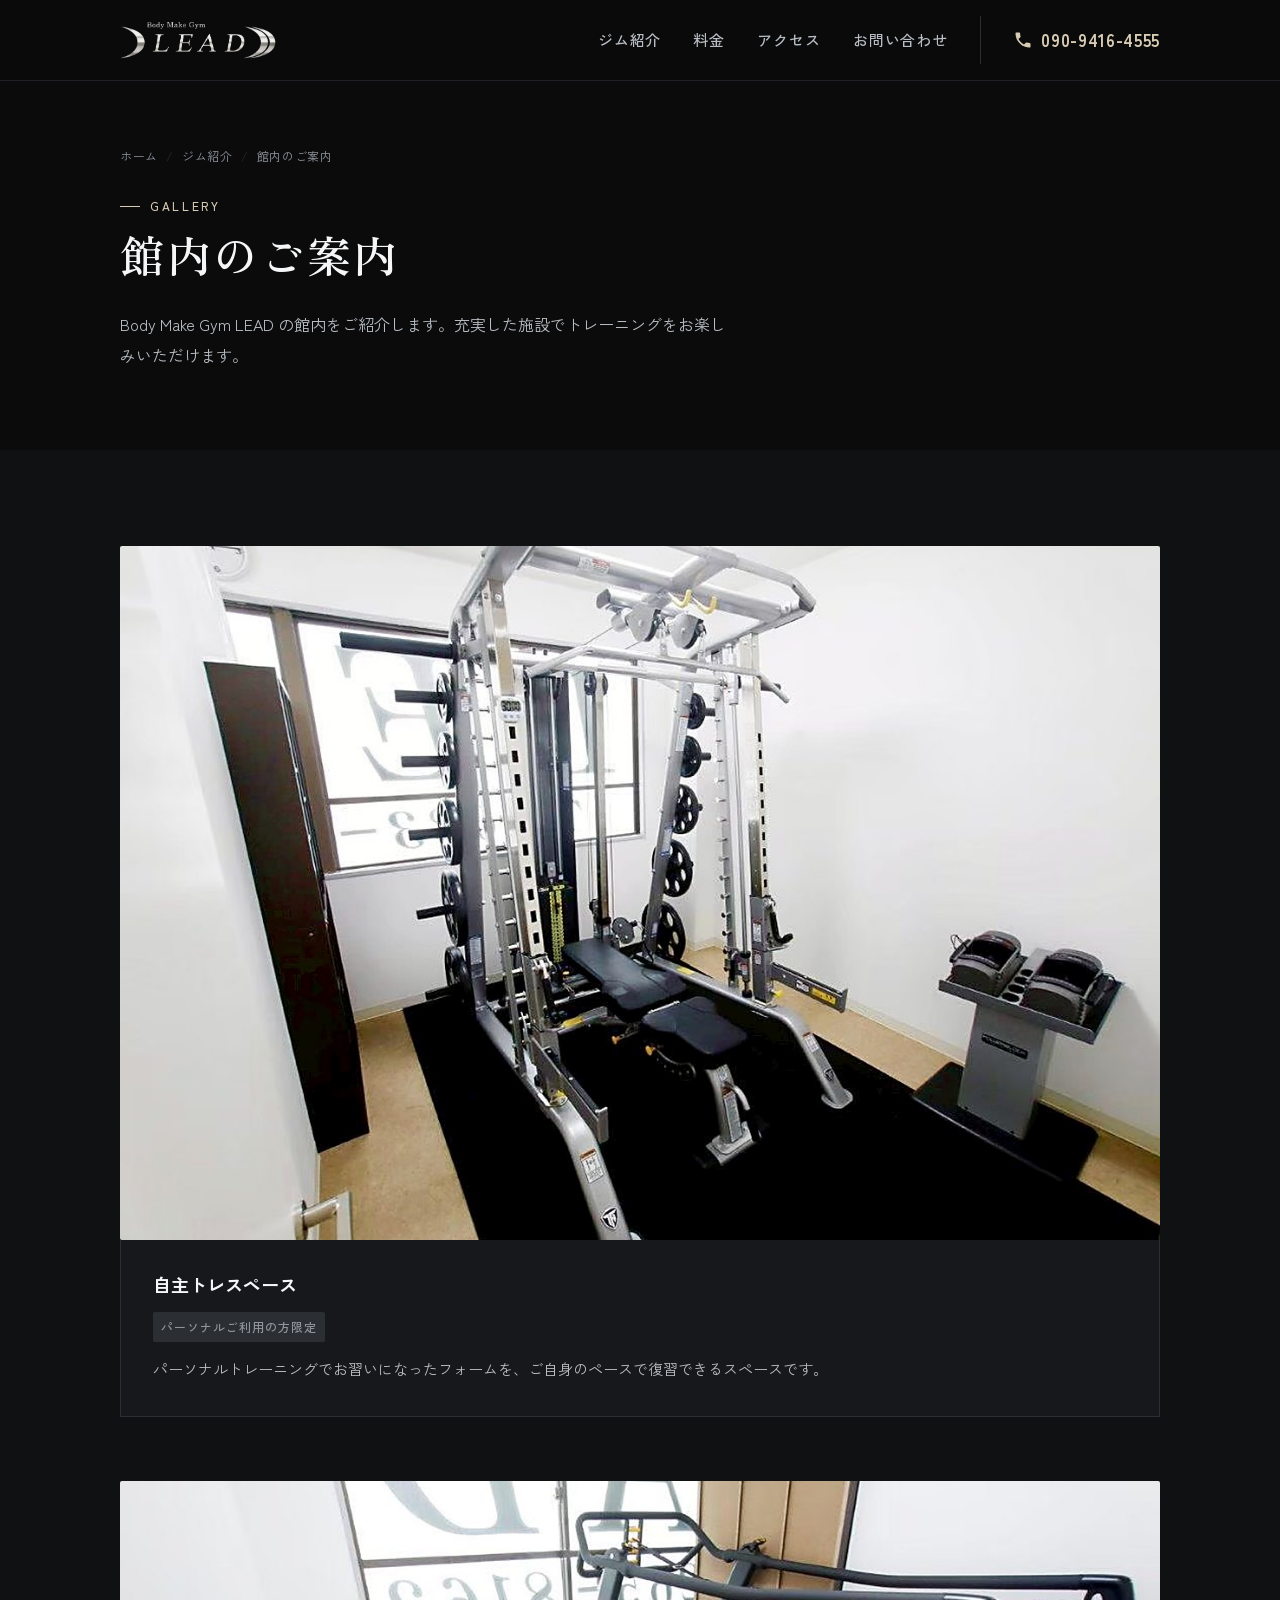
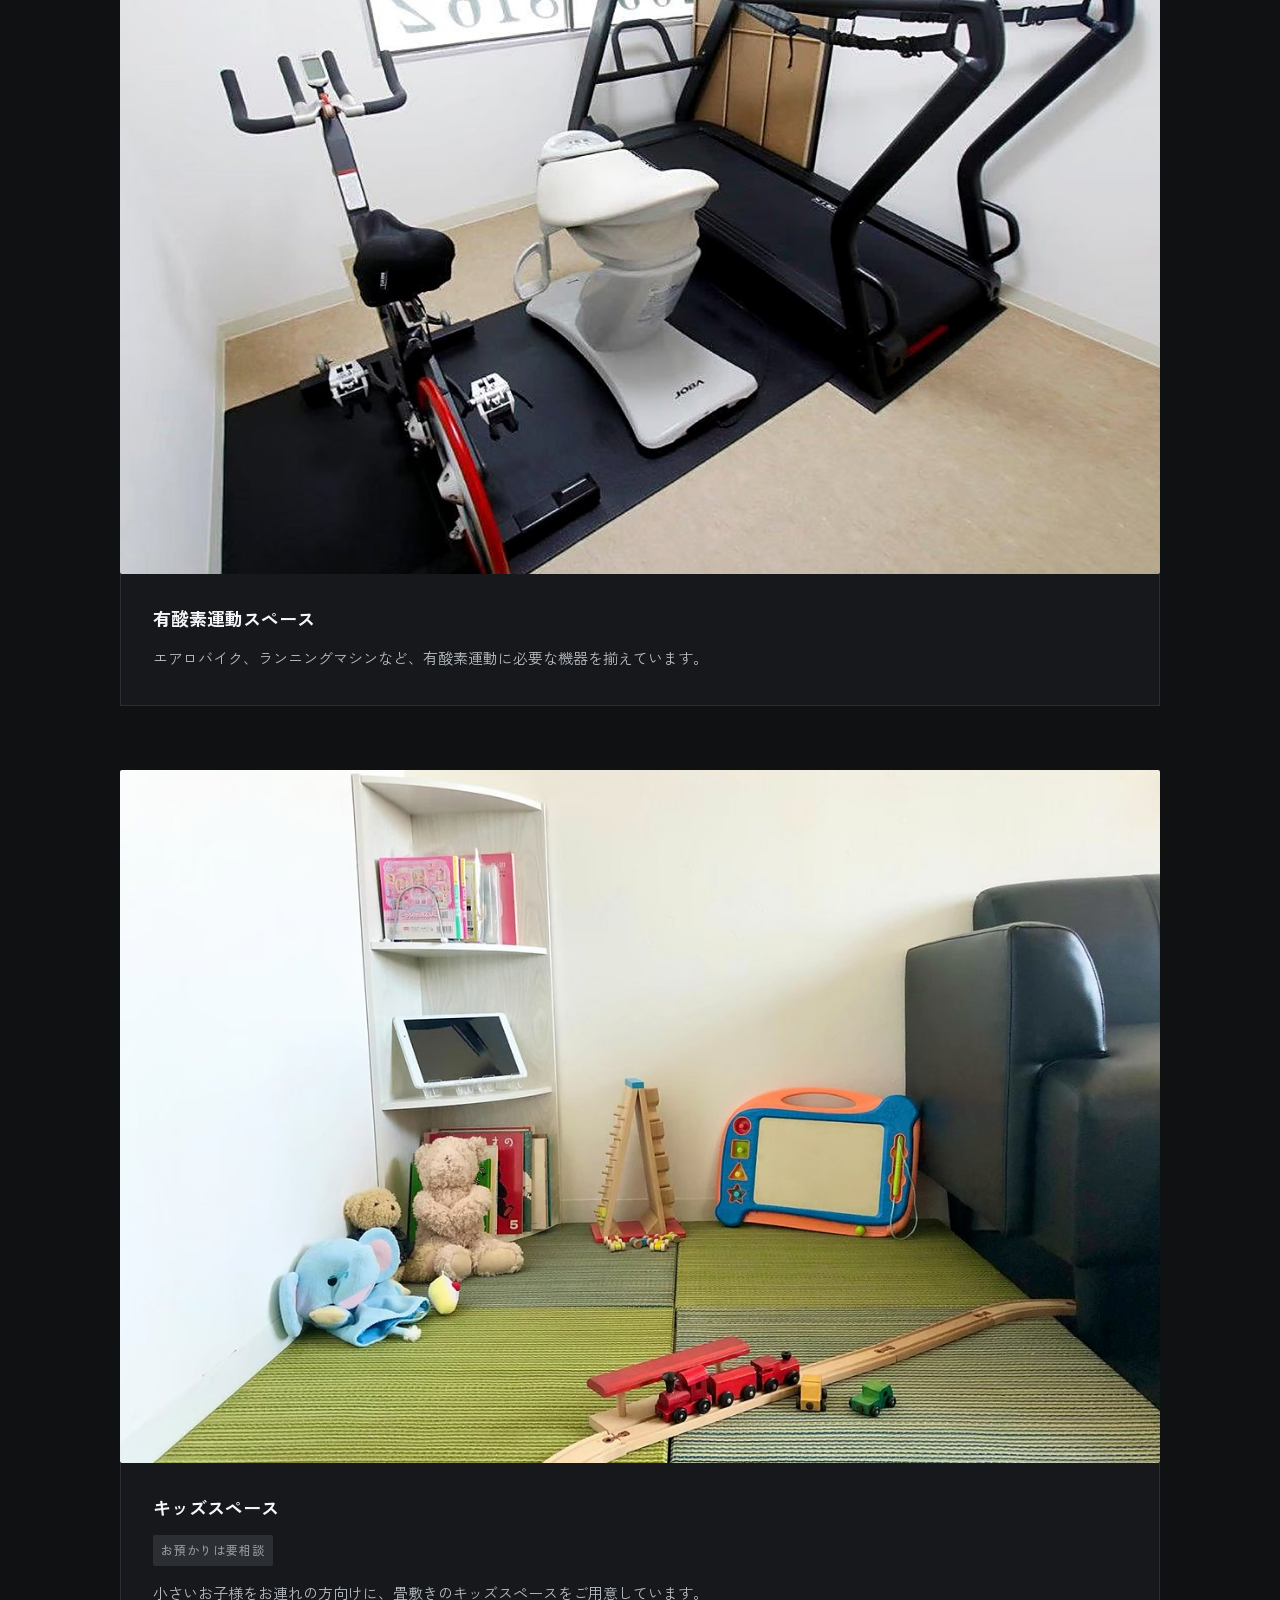
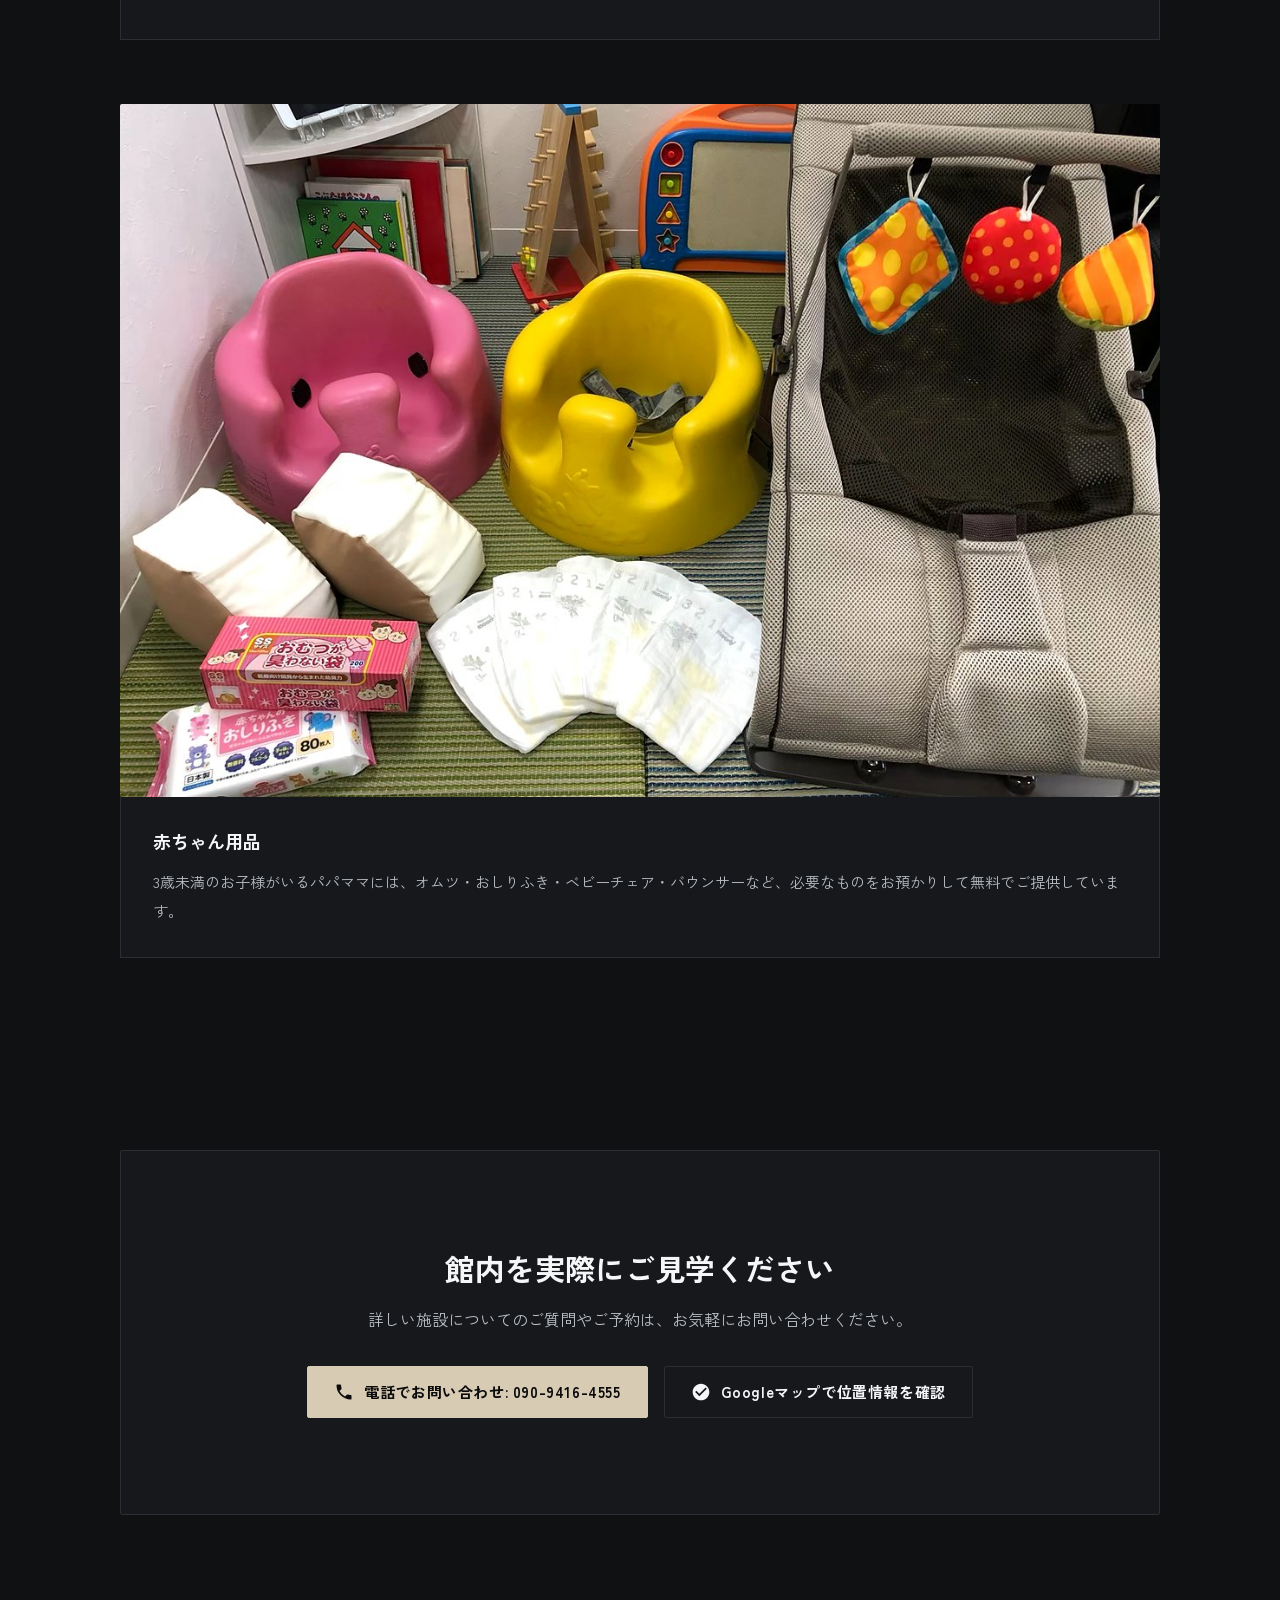
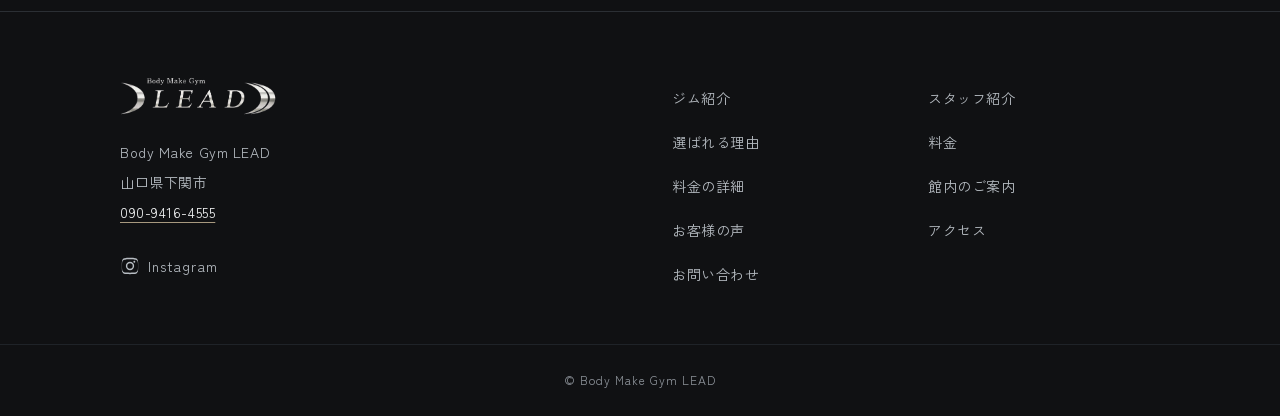
==== gallery.html @ fcc14295 "Initial commit: Body Make Gym LEAD landing page" ====
<!DOCTYPE html>
<html lang="ja">
<head>
<meta charset="UTF-8">
<meta name="viewport" content="width=device-width, initial-scale=1">
<title>館内のご案内｜Body Make Gym LEAD（山口県下関市のパーソナルトレーニングジム）</title>
<meta name="description" content="Body Make Gym LEAD の館内をご紹介。自主トレスペース、有酸素運動スペース、キッズスペース、赤ちゃん用品など、充実した施設をご覧ください。">
<link rel="preconnect" href="https://fonts.googleapis.com">
<link rel="preconnect" href="https://fonts.gstatic.com" crossorigin>
<link href="https://fonts.googleapis.com/css2?family=Zen+Kaku+Gothic+New:wght@400;500;700&family=Zen+Old+Mincho:wght@400;600&display=swap" rel="stylesheet">
<link rel="stylesheet" href="assets/css/style.css">
</head>
<body class="lead-page">

<a class="lead-skip" href="#lead-main">本文へスキップ</a>

<!-- ============================================================
     ヘッダー（トップページと共通）
     ============================================================ -->
<header class="lead-header" id="lead-header">
  <div class="lead-header__inner">

    <a class="lead-header__brand" href="index.html" aria-label="Body Make Gym LEAD トップへ">
      <img class="lead-header__logo" src="assets/img/logo.png" alt="Body Make Gym LEAD" width="939" height="240" decoding="async">
    </a>

    <button class="lead-header__toggle" type="button" aria-expanded="false" aria-controls="lead-nav" aria-label="メニューを開く">
      <span class="lead-header__bar" aria-hidden="true"></span>
      <span class="lead-header__bar" aria-hidden="true"></span>
      <span class="lead-header__bar" aria-hidden="true"></span>
    </button>

    <nav class="lead-nav" id="lead-nav" aria-label="メインナビゲーション">
      <ul class="lead-nav__list">
        <li class="lead-nav__item"><a class="lead-nav__link" href="index.html#lead-about">ジム紹介</a></li>
        <li class="lead-nav__item"><a class="lead-nav__link" href="index.html#lead-price">料金</a></li>
        <li class="lead-nav__item"><a class="lead-nav__link" href="index.html#lead-access">アクセス</a></li>
        <li class="lead-nav__item"><a class="lead-nav__link" href="index.html#lead-contact">お問い合わせ</a></li>
      </ul>
      <a class="lead-nav__tel" href="tel:090-9416-4555">
        <svg class="lead-icon" viewBox="0 0 24 24" aria-hidden="true" focusable="false"><path d="M6.6 10.8a15.1 15.1 0 0 0 6.6 6.6l2.2-2.2a1 1 0 0 1 1-.25 11.4 11.4 0 0 0 3.6.57 1 1 0 0 1 1 1V20a1 1 0 0 1-1 1A17 17 0 0 1 3 4a1 1 0 0 1 1-1h3.5a1 1 0 0 1 1 1 11.4 11.4 0 0 0 .57 3.6 1 1 0 0 1-.25 1z"/></svg>
        <span>090-9416-4555</span>
      </a>
    </nav>

  </div>
</header>

<main class="lead-main" id="lead-main">

<!-- ============================================================
     ページ見出し
     ============================================================ -->
<section class="lead-section lead-pagehead">
  <div class="lead-container">
    <nav class="lead-crumb" aria-label="パンくずリスト">
      <ol class="lead-crumb__list">
        <li class="lead-crumb__item"><a class="lead-crumb__link" href="index.html">ホーム</a></li>
        <li class="lead-crumb__item"><a class="lead-crumb__link" href="index.html#lead-about">ジム紹介</a></li>
        <li class="lead-crumb__item" aria-current="page">館内のご案内</li>
      </ol>
    </nav>

    <p class="lead-head__eyebrow">Gallery</p>
    <h1 class="lead-pagehead__title">館内のご案内</h1>
    <p class="lead-pagehead__lead">Body Make Gym LEAD の館内をご紹介します。充実した施設でトレーニングをお楽しみいただけます。</p>
  </div>
</section>

<!-- ============================================================
     ギャラリー
     ============================================================ -->
<section class="lead-section lead-gallery-section" aria-labelledby="lead-gallery-h">
  <div class="lead-container">
    <h2 class="lead-visually-hidden" id="lead-gallery-h">館内ギャラリー</h2>

    <ul class="lead-gallery-full lead-reveal">

      <li>
        <figure class="lead-gallery-full__fig">
          <div class="lead-imgbox lead-imgbox--32">
            <img class="lead-img" src="assets/img/gym-02.jpg" alt="自主トレスペース。スミスマシンとベンチ" width="1600" height="1200" loading="lazy" decoding="async">
          </div>
          <figcaption class="lead-gallery-full__cap">
            <h3 class="lead-gallery-full__title">自主トレスペース</h3>
            <p class="lead-gallery-full__note">パーソナルご利用の方限定</p>
            <p class="lead-gallery-full__text">パーソナルトレーニングでお習いになったフォームを、ご自身のペースで復習できるスペースです。</p>
          </figcaption>
        </figure>
      </li>

      <li>
        <figure class="lead-gallery-full__fig">
          <div class="lead-imgbox lead-imgbox--32">
            <img class="lead-img" src="assets/img/gym-03.jpg" alt="有酸素運動スペース。エアロバイクとランニングマシン" width="1600" height="1200" loading="lazy" decoding="async">
          </div>
          <figcaption class="lead-gallery-full__cap">
            <h3 class="lead-gallery-full__title">有酸素運動スペース</h3>
            <p class="lead-gallery-full__text">エアロバイク、ランニングマシンなど、有酸素運動に必要な機器を揃えています。</p>
          </figcaption>
        </figure>
      </li>

      <li>
        <figure class="lead-gallery-full__fig">
          <div class="lead-imgbox lead-imgbox--32">
            <img class="lead-img" src="assets/img/gym-04.jpg" alt="キッズスペース。畳敷きで、絵本やおもちゃとソファを用意" width="1600" height="1200" loading="lazy" decoding="async">
          </div>
          <figcaption class="lead-gallery-full__cap">
            <h3 class="lead-gallery-full__title">キッズスペース</h3>
            <p class="lead-gallery-full__note">お預かりは要相談</p>
            <p class="lead-gallery-full__text">小さいお子様をお連れの方向けに、畳敷きのキッズスペースをご用意しています。</p>
          </figcaption>
        </figure>
      </li>

      <li>
        <figure class="lead-gallery-full__fig">
          <div class="lead-imgbox lead-imgbox--32">
            <img class="lead-img" src="assets/img/gym-05.jpg" alt="オムツ、おしりふき、ベビーチェア、バウンサーなどの赤ちゃん用品" width="1600" height="1200" loading="lazy" decoding="async">
          </div>
          <figcaption class="lead-gallery-full__cap">
            <h3 class="lead-gallery-full__title">赤ちゃん用品</h3>
            <p class="lead-gallery-full__text">3歳未満のお子様がいるパパママには、オムツ・おしりふき・ベビーチェア・バウンサーなど、必要なものをお預かりして無料でご提供しています。</p>
          </figcaption>
        </figure>
      </li>

    </ul>
  </div>
</section>

<!-- ============================================================
     CTA（お問い合わせ）
     ============================================================ -->
<section class="lead-section lead-cta-section">
  <div class="lead-container">
    <div class="lead-cta-box lead-reveal">
      <h2 class="lead-cta-box__title">館内を実際にご見学ください</h2>
      <p class="lead-cta-box__text">詳しい施設についてのご質問やご予約は、お気軽にお問い合わせください。</p>

      <div class="lead-cta-box__actions">
        <a class="lead-btn lead-btn--fill" href="tel:090-9416-4555">
          <svg class="lead-icon" viewBox="0 0 24 24" aria-hidden="true" focusable="false"><path d="M6.6 10.8a15.1 15.1 0 0 0 6.6 6.6l2.2-2.2a1 1 0 0 1 1-.25 11.4 11.4 0 0 0 3.6.57 1 1 0 0 1 1 1V20a1 1 0 0 1-1 1A17 17 0 0 1 3 4a1 1 0 0 1 1-1h3.5a1 1 0 0 1 1 1 11.4 11.4 0 0 0 .57 3.6 1 1 0 0 1-.25 1z"/></svg>
          <span>電話でお問い合わせ: 090-9416-4555</span>
        </a>
        <a class="lead-btn lead-btn--line" href="https://maps.app.goo.gl/gR8Fu1kC1TKGGPWx8" target="_blank" rel="noopener noreferrer">
          <svg class="lead-icon" viewBox="0 0 24 24" aria-hidden="true" focusable="false"><path d="M12 2C6.48 2 2 6.48 2 12s4.48 10 10 10 10-4.48 10-10S17.52 2 12 2zm-2 15l-5-5 1.41-1.41L10 14.17l7.59-7.59L19 8l-9 9z"/></svg>
          <span>Googleマップで位置情報を確認</span>
        </a>
      </div>
    </div>
  </div>
</section>

</main>

<!-- ============================================================
     フッター
     ============================================================ -->
<footer class="lead-footer" id="lead-footer">
  <div class="lead-container lead-footer__inner">

    <div class="lead-footer__brand">
      <img class="lead-footer__logo" src="assets/img/logo.png" alt="Body Make Gym LEAD" width="939" height="240" loading="lazy" decoding="async">
      <p class="lead-footer__meta">Body Make Gym LEAD</p>
      <p class="lead-footer__meta">山口県下関市</p>
      <p class="lead-footer__meta"><a class="lead-textlink" href="tel:090-9416-4555">090-9416-4555</a></p>

      <a class="lead-footer__sns" href="https://www.instagram.com/bodymakegymlead.shimonoseki/" target="_blank" rel="noopener noreferrer" aria-label="Instagram（新しいタブで開く）">
        <svg class="lead-icon" viewBox="0 0 24 24" aria-hidden="true" focusable="false"><path d="M12 2.2c3.2 0 3.6 0 4.8.07 1.2.05 1.8.25 2.2.42.6.22 1 .48 1.4.9.42.42.68.82.9 1.4.17.4.37 1 .42 2.2.07 1.2.07 1.6.07 4.8s0 3.6-.07 4.8c-.05 1.2-.25 1.8-.42 2.2a3.9 3.9 0 0 1-.9 1.4c-.42.42-.82.68-1.4.9-.4.17-1 .37-2.2.42-1.2.07-1.6.07-4.8.07s-3.6 0-4.8-.07c-1.2-.05-1.8-.25-2.2-.42a3.9 3.9 0 0 1-1.4-.9 3.9 3.9 0 0 1-.9-1.4c-.17-.4-.37-1-.42-2.2C2.2 15.6 2.2 15.2 2.2 12s0-3.6.07-4.8c.05-1.2.25-1.8.42-2.2.22-.6.48-1 .9-1.4.42-.42.82-.68 1.4-.9.4-.17 1-.37 2.2-.42C8.4 2.2 8.8 2.2 12 2.2zm0 1.8c-3.14 0-3.5.01-4.74.07-1.14.05-1.76.24-2.17.4-.55.21-.94.47-1.35.88-.41.41-.67.8-.88 1.35-.16.41-.35 1.03-.4 2.17C2.4 10.1 2.4 10.46 2.4 12s.01 1.9.07 3.14c.05 1.14.24 1.76.4 2.17.21.55.47.94.88 1.35.41.41.8.67 1.35.88.41.16 1.03.35 2.17.4 1.24.06 1.6.07 4.74.07s3.5-.01 4.74-.07c1.14-.05 1.76-.24 2.17-.4.55-.21.94-.47 1.35-.88.41-.41.67-.8.88-1.35.16-.41.35-1.03.4-2.17.06-1.24.07-1.6.07-3.14s-.01-1.9-.07-3.14c-.05-1.14-.24-1.76-.4-2.17a3.6 3.6 0 0 0-.88-1.35 3.6 3.6 0 0 0-1.35-.88c-.41-.16-1.03-.35-2.17-.4C15.5 4.01 15.14 4 12 4zm0 3.03a4.97 4.97 0 1 1 0 9.94 4.97 4.97 0 0 1 0-9.94zm0 8.2a3.23 3.23 0 1 0 0-6.46 3.23 3.23 0 0 0 0 6.46zm6.34-8.4a1.16 1.16 0 1 1-2.32 0 1.16 1.16 0 0 1 2.32 0z"/></svg>
        <span>Instagram</span>
      </a>
    </div>

    <nav class="lead-footer__nav" aria-label="フッターナビゲーション">
      <ul class="lead-footer__list">
        <li><a class="lead-footer__link" href="index.html#lead-about">ジム紹介</a></li>
        <li><a class="lead-footer__link" href="index.html#lead-staff">スタッフ紹介</a></li>
        <li><a class="lead-footer__link" href="index.html#lead-reasons">選ばれる理由</a></li>
        <li><a class="lead-footer__link" href="index.html#lead-price">料金</a></li>
        <li><a class="lead-footer__link" href="price.html">料金の詳細</a></li>
        <li><a class="lead-footer__link" href="gallery.html">館内のご案内</a></li>
        <li><a class="lead-footer__link" href="index.html#lead-voice">お客様の声</a></li>
        <li><a class="lead-footer__link" href="index.html#lead-access">アクセス</a></li>
        <li><a class="lead-footer__link" href="index.html#lead-contact">お問い合わせ</a></li>
      </ul>
    </nav>

  </div>
  <p class="lead-footer__copy">&copy; Body Make Gym LEAD</p>
</footer>

<script src="assets/js/main.js" defer></script>
</body>
</html>
---- assets/css/style.css ----
@charset "UTF-8";
/* ==========================================================================
   Body Make Gym LEAD
   assets/css/style.css

   ▼このファイルの構成
   00. 設計トークン（色・余白・書体）
   01. 静的サイト専用ブロック（★SWELL移植時はここだけ丸ごと削除）
   02. 共通パーツ（コンテナ／見出し／ボタン／画像／リンク／アイコン）
   03. スクロール表示アニメーション
   04. ヘッダー・ナビゲーション
   05. ファーストビュー
   06. ジム紹介
   07. スタッフ紹介
   08. 選ばれる理由
   09. 料金（トップページ）
   10. お客様の声
   11. アクセス
   12. 空き状況（フェーズ2）
   13. お問い合わせ／CTA
   14. フッター
   15. 料金詳細ページ（price.html）

   ▼命名ルール
   すべてのクラスに lead- を付けています。SWELL既定クラスと衝突しません。
   タグ直指定（body{} / h2{} など）は 01 のブロック以外では使っていません。
   ========================================================================== */


/* ==========================================================================
   00. 設計トークン
   色や余白を変えたいときは、まずここを書き換えてください。
   ========================================================================== */
:root {
  /* --- 色 --- */
  --lead-ink:          #0B0B0C;  /* ページ地の黒 */
  --lead-ink-2:        #101113;  /* 少しだけ明るい黒（セクション交互） */
  --lead-surface:      #16181B;  /* カードの面 */
  --lead-surface-2:    #1E2126;  /* カードの面（ホバー時など） */
  --lead-line:         #2B2F34;  /* 罫線 */
  --lead-line-soft:    #1F2328;  /* 弱い罫線 */
  --lead-white:        #F4F6F7;  /* 見出し・強調の白 */
  --lead-silver:       #B7BDC3;  /* 本文のシルバー（黒地でコントラスト約10:1） */
  --lead-silver-dim:   #8F959C;  /* 補足テキスト（黒地でコントラスト約5.4:1） */
  --lead-sand:         #D8CBB4;  /* アクセント（唯一の有彩色。ラベル・料金・罫の起点） */
  --lead-sand-dim:     #A8997F;

  /* --- 余白スケール（4の倍数） --- */
  --lead-s1: 4px;
  --lead-s2: 8px;
  --lead-s3: 12px;
  --lead-s4: 16px;
  --lead-s5: 24px;
  --lead-s6: 32px;
  --lead-s7: 48px;
  --lead-s8: 64px;
  --lead-s9: 96px;

  /* --- レイアウト --- */
  --lead-max: 1120px;          /* コンテンツ最大幅 */
  --lead-gutter: 20px;         /* 左右の余白（スマホ） */
  --lead-header-h: 60px;       /* ヘッダー高さ（スマホ） */

  /* --- 書体 --- */
  --lead-font-body: "Zen Kaku Gothic New", "Hiragino Kaku Gothic ProN", "Yu Gothic", "Noto Sans JP", sans-serif;
  --lead-font-disp: "Zen Old Mincho", "Hiragino Mincho ProN", "Yu Mincho", serif;

  /* --- モーション --- */
  --lead-ease: cubic-bezier(0.22, 0.61, 0.36, 1);
  --lead-dur: 260ms;
}

@media (min-width: 1024px) {
  :root {
    --lead-gutter: 40px;
    --lead-header-h: 80px;
  }
}

/* box-sizing は lead- が付く要素にだけ適用（他テーマへ影響しません） */
[class*="lead-"],
[class*="lead-"]::before,
[class*="lead-"]::after { box-sizing: border-box; }


/* ==========================================================================
   01. 静的サイト専用ブロック
   ★★★ SWELLへ移植するときは、この 01 のブロックを丸ごと削除してください。
   （ページ全体の背景色・基本文字色・スクロール挙動の指定です。
     SWELL側ではテーマのカスタマイザーで同等の設定を行います）
   ========================================================================== */
html {
  scroll-behavior: smooth;
  scroll-padding-top: var(--lead-header-h);
  -webkit-text-size-adjust: 100%;
}

.lead-page {
  margin: 0;
  padding: 0;
  background-color: var(--lead-ink);
  color: var(--lead-silver);
  font-family: var(--lead-font-body);
  font-size: 16px;
  line-height: 1.9;
  font-feature-settings: "palt" 1;
  -webkit-font-smoothing: antialiased;
  overflow-x: hidden;
}

@media (min-width: 1024px) {
  .lead-page { font-size: 17px; }
}

@media (prefers-reduced-motion: reduce) {
  html { scroll-behavior: auto; }
}
/* ★ 01 のブロックここまで */


/* ==========================================================================
   02. 共通パーツ
   ========================================================================== */

/* --- コンテナ：どの画面幅でも最大1120px・中央寄せ --- */
.lead-container {
  width: 100%;
  max-width: var(--lead-max);
  margin-inline: auto;
  padding-inline: var(--lead-gutter);
}

/* --- セクション共通：色と書体をセクション単位で自己完結させる --- */
.lead-section {
  display: block;
  position: relative;
  padding-block: var(--lead-s8);
  background-color: var(--lead-ink);
  color: var(--lead-silver);
  font-family: var(--lead-font-body);
  line-height: 1.9;
}

@media (min-width: 1024px) {
  .lead-section { padding-block: var(--lead-s9); }
}

.lead-main { display: block; }

/* --- キーボード操作用スキップリンク --- */
.lead-skip {
  position: absolute;
  left: -9999px;
  top: 0;
  z-index: 1000;
  padding: 12px 20px;
  background-color: var(--lead-sand);
  color: var(--lead-ink);
  font-family: var(--lead-font-body);
  font-weight: 700;
  text-decoration: none;
}
.lead-skip:focus { left: 8px; top: 8px; }

.lead-visually-hidden {
  position: absolute;
  width: 1px; height: 1px;
  margin: -1px; padding: 0;
  overflow: hidden;
  clip-path: inset(50%);
  white-space: nowrap;
}

/* --- フォーカスリング（全リンク・ボタン共通） --- */
.lead-btn:focus-visible,
.lead-nav__link:focus-visible,
.lead-nav__tel:focus-visible,
.lead-textlink:focus-visible,
.lead-footer__link:focus-visible,
.lead-footer__sns:focus-visible,
.lead-header__brand:focus-visible,
.lead-header__toggle:focus-visible,
.lead-crumb__link:focus-visible {
  outline: 2px solid var(--lead-sand);
  outline-offset: 3px;
  border-radius: 2px;
}

/* --- セクション見出し --- */
.lead-head {
  display: block;
  margin-bottom: var(--lead-s7);
}

.lead-head__eyebrow {
  margin: 0 0 var(--lead-s3);
  padding-left: 30px;
  position: relative;
  color: var(--lead-sand);
  font-family: var(--lead-font-body);
  font-size: 0.75rem;
  font-weight: 500;
  letter-spacing: 0.22em;
  line-height: 1;
  text-transform: uppercase;
}
.lead-head__eyebrow::before {
  content: "";
  position: absolute;
  left: 0;
  top: 50%;
  width: 20px;
  height: 1px;
  background-color: var(--lead-sand);
}

.lead-head__title {
  margin: 0;
  color: var(--lead-white);
  font-family: var(--lead-font-disp);
  font-weight: 600;
  font-size: clamp(1.6rem, 4.2vw, 2.4rem);
  line-height: 1.5;
  letter-spacing: 0.04em;
}

.lead-h3 {
  margin: 0 0 var(--lead-s4);
  padding-bottom: var(--lead-s3);
  border-bottom: 1px solid var(--lead-line);
  color: var(--lead-white);
  font-family: var(--lead-font-body);
  font-size: 1.0625rem;
  font-weight: 700;
  line-height: 1.6;
  letter-spacing: 0.05em;
}

/* --- 本文 --- */
.lead-p {
  margin: 0 0 var(--lead-s5);
  color: var(--lead-silver);
  font-size: 1rem;
  line-height: 1.95;
}
.lead-p:last-child { margin-bottom: 0; }

@media (min-width: 1024px) {
  .lead-p { font-size: 1.0625rem; }
}

/* --- ボタン：タップ領域は高さ48px以上を確保 --- */
.lead-btn {
  display: inline-flex;
  align-items: center;
  justify-content: center;
  gap: 10px;
  min-height: 52px;
  padding: 14px 26px;
  border: 1px solid transparent;
  border-radius: 2px;
  font-family: var(--lead-font-body);
  font-size: 0.9375rem;
  font-weight: 700;
  line-height: 1.5;
  letter-spacing: 0.04em;
  text-align: center;
  text-decoration: none;
  cursor: pointer;
  transition: background-color var(--lead-dur) var(--lead-ease),
              color var(--lead-dur) var(--lead-ease),
              border-color var(--lead-dur) var(--lead-ease);
}

.lead-btn--fill {
  background-color: var(--lead-sand);
  border-color: var(--lead-sand);
  color: var(--lead-ink);
}
.lead-btn--fill:hover { background-color: var(--lead-white); border-color: var(--lead-white); }

.lead-btn--line {
  background-color: transparent;
  border-color: var(--lead-line);
  color: var(--lead-white);
}
.lead-btn--line:hover { border-color: var(--lead-sand); color: var(--lead-sand); }

.lead-btn--lg {
  min-height: 68px;
  padding: 16px 28px;
  font-size: 1rem;
  justify-content: flex-start;
  text-align: left;
}

.lead-btn__stack { display: flex; flex-direction: column; }
.lead-btn__main { font-size: 1rem; font-weight: 700; line-height: 1.4; }
.lead-btn__sub  { font-size: 0.75rem; font-weight: 400; line-height: 1.4; opacity: 0.75; letter-spacing: 0.06em; }

/* --- テキストリンク --- */
.lead-textlink {
  display: inline-flex;
  align-items: center;
  gap: 6px;
  color: var(--lead-white);
  text-decoration: underline;
  text-underline-offset: 4px;
  text-decoration-color: var(--lead-sand-dim);
  transition: color var(--lead-dur) var(--lead-ease);
}
.lead-textlink:hover { color: var(--lead-sand); text-decoration-color: var(--lead-sand); }

/* --- アイコン --- */
.lead-icon {
  width: 20px;
  height: 20px;
  flex: none;
  fill: currentColor;
}
.lead-icon--sm { width: 15px; height: 15px; }

/* --- 画像：どの画面幅でも比率を固定し、絶対に歪ませない --- */
.lead-imgbox {
  position: relative;
  display: block;
  overflow: hidden;
  border-radius: 2px;
  /* 画像ファイルが無い場合もレイアウトが崩れないようにするプレースホルダー */
  background-color: var(--lead-surface);
  background-image: linear-gradient(135deg, #17191C 0%, #101214 100%);
}
.lead-imgbox--32 { aspect-ratio: 3 / 2; }
.lead-imgbox--43 { aspect-ratio: 4 / 3; }
.lead-imgbox--45 { aspect-ratio: 4 / 5; }
.lead-imgbox--169 { aspect-ratio: 16 / 9; }

.lead-img {
  display: block;
  width: 100%;
  height: 100%;
  object-fit: cover;      /* 引き伸ばし・歪みを防ぐ */
  object-position: center;
}


/* ==========================================================================
   03. スクロール表示アニメーション
   JSが無効でも内容は必ず表示されます（.lead-reveal 単体は透明にしない）
   ========================================================================== */
.lead-js .lead-reveal {
  opacity: 0;
  transform: translateY(14px);
  transition: opacity 520ms var(--lead-ease), transform 520ms var(--lead-ease);
}
.lead-js .lead-reveal.lead-is-in {
  opacity: 1;
  transform: none;
}

@media (prefers-reduced-motion: reduce) {
  .lead-js .lead-reveal { opacity: 1; transform: none; transition: none; }
}


/* ==========================================================================
   04. ヘッダー・ナビゲーション
   ========================================================================== */
.lead-header {
  position: sticky;
  top: 0;
  z-index: 100;
  background-color: rgba(11, 11, 12, 0.92);
  border-bottom: 1px solid var(--lead-line-soft);
  backdrop-filter: saturate(140%) blur(10px);
  -webkit-backdrop-filter: saturate(140%) blur(10px);
  font-family: var(--lead-font-body);
  transition: background-color var(--lead-dur) var(--lead-ease),
              border-color var(--lead-dur) var(--lead-ease);
}
.lead-header.lead-is-scrolled {
  background-color: rgba(11, 11, 12, 0.98);
  border-bottom-color: var(--lead-line);
}

.lead-header__inner {
  display: flex;
  align-items: center;
  justify-content: space-between;
  gap: var(--lead-s4);
  width: 100%;
  max-width: var(--lead-max);
  height: var(--lead-header-h);
  margin-inline: auto;
  padding-inline: var(--lead-gutter);
}

.lead-header__brand {
  display: flex;
  align-items: center;
  flex: none;
  text-decoration: none;
}
.lead-header__logo {
  display: block;
  width: auto;
  height: 30px;
  object-fit: contain;   /* ロゴは絶対に歪ませない */
}
@media (min-width: 1024px) {
  .lead-header__logo { height: 40px; }
}

/* --- ハンバーガー（スマホ・タブレット） --- */
.lead-header__toggle {
  display: flex;
  flex-direction: column;
  align-items: center;
  justify-content: center;
  gap: 5px;
  width: 48px;
  height: 48px;
  margin-right: -12px;
  padding: 0;
  background: none;
  border: 0;
  cursor: pointer;
}
.lead-header__bar {
  display: block;
  width: 22px;
  height: 1.5px;
  background-color: var(--lead-white);
  transition: transform var(--lead-dur) var(--lead-ease), opacity var(--lead-dur) var(--lead-ease);
}
.lead-header__toggle[aria-expanded="true"] .lead-header__bar:nth-child(1) { transform: translateY(6.5px) rotate(45deg); }
.lead-header__toggle[aria-expanded="true"] .lead-header__bar:nth-child(2) { opacity: 0; }
.lead-header__toggle[aria-expanded="true"] .lead-header__bar:nth-child(3) { transform: translateY(-6.5px) rotate(-45deg); }

/* --- ナビ（スマホ：ドロップダウン） --- */
.lead-nav {
  position: absolute;
  left: 0;
  top: 100%;
  width: 100%;
  padding: var(--lead-s4) var(--lead-gutter) var(--lead-s6);
  background-color: var(--lead-ink);
  border-bottom: 1px solid var(--lead-line);
  display: none;
}
.lead-nav.lead-is-open { display: block; }

.lead-nav__list {
  list-style: none;
  margin: 0 0 var(--lead-s5);
  padding: 0;
}
.lead-nav__item { border-bottom: 1px solid var(--lead-line-soft); }

.lead-nav__link {
  display: flex;
  align-items: center;
  min-height: 52px;
  color: var(--lead-silver);
  font-size: 0.9375rem;
  font-weight: 500;
  letter-spacing: 0.06em;
  text-decoration: none;
  transition: color var(--lead-dur) var(--lead-ease);
}
.lead-nav__link:hover { color: var(--lead-white); }
.lead-nav__link--current { color: var(--lead-sand); }

.lead-nav__tel {
  display: inline-flex;
  align-items: center;
  gap: 8px;
  min-height: 48px;
  color: var(--lead-sand);
  font-size: 1.0625rem;
  font-weight: 700;
  letter-spacing: 0.04em;
  text-decoration: none;
}

/* --- ナビ（PC：横並び） --- */
@media (min-width: 1024px) {
  .lead-header__toggle { display: none; }

  .lead-nav {
    position: static;
    display: flex;
    align-items: center;
    gap: var(--lead-s6);
    width: auto;
    padding: 0;
    background: none;
    border: 0;
  }
  .lead-nav__list {
    display: flex;
    align-items: center;
    gap: var(--lead-s6);
    margin: 0;
  }
  .lead-nav__item { border-bottom: 0; }
  .lead-nav__link {
    position: relative;
    min-height: 48px;
    font-size: 0.9375rem;
  }
  .lead-nav__link::after {
    content: "";
    position: absolute;
    left: 0;
    bottom: 12px;
    width: 100%;
    height: 1px;
    background-color: var(--lead-sand);
    transform: scaleX(0);
    transform-origin: left;
    transition: transform var(--lead-dur) var(--lead-ease);
  }
  .lead-nav__link:hover::after,
  .lead-nav__link--current::after,
  .lead-nav__link.lead-is-active::after { transform: scaleX(1); }
  .lead-nav__link.lead-is-active { color: var(--lead-white); }

  .lead-nav__tel {
    padding-left: var(--lead-s6);
    border-left: 1px solid var(--lead-line);
  }
}


/* ==========================================================================
   05. ファーストビュー
   ========================================================================== */
.lead-hero {
  display: flex;
  align-items: center;
  min-height: 620px;
  padding-block: var(--lead-s8);
  overflow: hidden;
}
@media (min-width: 1024px) {
  .lead-hero {
    min-height: calc(100dvh - var(--lead-header-h));
    padding-block: var(--lead-s9);
  }
}

/* --- ファーストビューの背景スライド ---
   3枚を重ねて、CSSアニメーションだけで3秒ごとに切り替える。
   JavaScriptを使っていないので、このセクションだけ他所へ貼っても動く。

   1周9秒 ＝ 3秒 × 3枚。各画像は約2.3秒表示され、0.7秒かけて次と入れ替わる。
   ▼枚数を変えるとき
     4枚にするなら animation-duration を 12s にし、
     nth-child の遅延を -0.7s / 3.3s / 6.3s / 9.3s に変更する。 */
.lead-hero__media {
  position: absolute;
  inset: 0;
  z-index: 0;
  overflow: hidden;
  /* 画像が未読込でもレイアウトが崩れないための下地 */
  background-color: var(--lead-ink);
}

.lead-hero__img {
  position: absolute;
  inset: 0;
  display: block;
  width: 100%;
  height: 100%;
  object-fit: cover;              /* どの画面比でも歪ませない */
  object-position: center 30%;    /* 人物の顔が切れないよう上寄りで見せる */
  opacity: 0;
  animation: lead-heroSlide 9s linear infinite;
}
/* アニメーションが動かない環境でも1枚目は必ず見えるようにする */
.lead-hero__img:first-child { opacity: 1; }

/* 1枚目だけ負の遅延にして、表示直後から出ている状態から始める */
.lead-hero__img:nth-child(1) { animation-delay: -0.7s; }
.lead-hero__img:nth-child(2) { animation-delay:  2.3s; }
.lead-hero__img:nth-child(3) { animation-delay:  5.3s; }

@keyframes lead-heroSlide {
  0%     { opacity: 0; }
  7.8%   { opacity: 1; }   /* 0.7秒かけてフェードイン */
  33.3%  { opacity: 1; }   /* 3.0秒地点まで表示 */
  41.1%  { opacity: 0; }   /* 0.7秒かけてフェードアウト */
  100%   { opacity: 0; }
}

/* OSでアニメーション低減が設定されている場合は切り替えを止め、1枚目だけを表示する */
@media (prefers-reduced-motion: reduce) {
  .lead-hero__img { animation: none; opacity: 0; }
  .lead-hero__img:first-child { opacity: 1; }
}

/* 文字の可読性を確保するオーバーレイ
   ▼写真の明るさを変えたいときはここの数値を調整します。
     数値を下げるほど写真が明るく見えます（0 で完全に透明）。
     ただし文字が乗る左側は 0.45 を下回らせないこと。
     白文字とのコントラスト比 4.5:1 を割り込み、読めなくなります。 */
/* ▼写真全体にかけるフィルターの濃さ。写真の明るさはこの1か所で決まります。
     0 で完全に透明（写真そのまま）、1 で真っ黒。
     ここを薄くしても文字は読めます。文字の背後は下の __inner::before が別途守るためです。 */
.lead-hero {
  --lead-hero-filter: 0;
}

.lead-hero__veil {
  position: absolute;
  inset: 0;
  z-index: 1;
  background:
    /* 上端と下端だけ、ヘッダーとスクロール線がなじむようごく軽く締める */
    linear-gradient(180deg,
      rgba(11,11,12,0.34) 0%,
      rgba(11,11,12,0) 12%,
      rgba(11,11,12,0) 88%,
      rgba(11,11,12,0.34) 100%),
    linear-gradient(rgba(11,11,12,var(--lead-hero-filter)), rgba(11,11,12,var(--lead-hero-filter)));
}

/* ▼文字の背後だけを守るスクリーン。
     フィルターを薄くしても白文字が読めるのは、この層があるためです。
     外側に向けて完全に透明まで falloff させているので、四角い箱には見えません。
     ここを消すと、明るい写真の上で文字が読めなくなります（コントラスト比が基準割れします）。 */
.lead-hero__inner::before {
  content: "";
  position: absolute;
  z-index: -1;
  /* ボックスを大きく取り、楕円がその内側で完全に透明まで落ちるようにする。
     楕円がボックスの端に届いてしまうと、そこで切れて直線の境目が見えます。 */
  inset: -60% -45%;
  background: radial-gradient(ellipse 44% 41% at 50% 42%,
    rgba(11,11,12,0.82) 0%,
    rgba(11,11,12,0.78) 44%,
    rgba(11,11,12,0.51) 70%,
    rgba(11,11,12,0.18) 88%,
    rgba(11,11,12,0) 100%);
}

@media (min-width: 1024px) {
  /* PCでは文字が左寄せになるので、スクリーンの中心も左へ寄せる */
  .lead-hero__inner::before {
    inset: -60% -40%;
    background: radial-gradient(ellipse 36% 41% at 38% 42%,
      rgba(11,11,12,0.78) 0%,
      rgba(11,11,12,0.74) 44%,
      rgba(11,11,12,0.48) 70%,
      rgba(11,11,12,0.17) 88%,
      rgba(11,11,12,0) 100%);
  }
}

.lead-hero__inner {
  position: relative;
  z-index: 2;
  text-align: center;
}
@media (min-width: 1024px) {
  .lead-hero__inner { text-align: left; }
}

/* ファーストビューにはロゴを置かない（ヘッダーのロゴのみ）。
   ここで店名を見せるのは、常時表示されるヘッダーのロゴが担っている。 */

.lead-hero__lead {
  max-width: 30em;
  margin: 0 auto var(--lead-s3);
  color: var(--lead-white);
  font-size: 0.9375rem;
  font-weight: 500;
  line-height: 1.85;
  letter-spacing: 0.05em;
}
.lead-hero__subheading {
  margin: 0 auto var(--lead-s3);
  color: var(--lead-white);
  font-size: 0.9375rem;
  font-weight: 500;
  line-height: 1.85;
  letter-spacing: 0.05em;
}

.lead-hero__catch {
  max-width: 20em;
  margin: 0 auto var(--lead-s7);
  color: var(--lead-white);
  font-family: var(--lead-font-disp);
  font-weight: 600;
  font-size: clamp(1.5rem, 6vw, 2.1rem);
  line-height: 1.6;
  letter-spacing: 0.06em;
}
@media (min-width: 1024px) {
  /* PCでは文字を左半分に収める。
     こうすることで右半分の写真を明るいまま見せられ、
     かつ文字が乗る範囲だけを暗くすれば可読性を確保できる。 */
  .lead-hero__lead { max-width: 38em; margin-left: 0; font-size: 1rem; }
  .lead-hero__subheading { margin-left: 0; }
  .lead-hero__catch {
    max-width: 13em;          /* 2行に折り返して左半分に収める */
    margin-left: 0;
    font-size: clamp(2.1rem, 3.4vw, 2.9rem);
  }
}

.lead-hero__actions {
  display: flex;
  flex-direction: column;
  gap: var(--lead-s3);
}
@media (min-width: 640px) {
  .lead-hero__actions {
    flex-direction: row;
    flex-wrap: wrap;
    justify-content: center;
    gap: var(--lead-s4);
  }
}
@media (min-width: 1024px) {
  .lead-hero__actions { justify-content: flex-start; }
}

.lead-hero__scroll {
  position: absolute;
  left: 50%;
  bottom: 0;
  z-index: 2;
  width: 1px;
  height: 56px;
  background-color: var(--lead-line);
  overflow: hidden;
}
.lead-hero__scroll::after {
  content: "";
  position: absolute;
  inset: 0;
  background-color: var(--lead-sand);
  animation: lead-scrollline 2.4s var(--lead-ease) infinite;
}
@keyframes lead-scrollline {
  0%   { transform: translateY(-100%); }
  60%  { transform: translateY(100%); }
  100% { transform: translateY(100%); }
}
@media (prefers-reduced-motion: reduce) {
  .lead-hero__scroll::after { animation: none; opacity: 0.4; }
}


/* ==========================================================================
   06. ジム紹介
   ========================================================================== */
.lead-about { background-color: var(--lead-ink); }

.lead-about__body { max-width: 40em; }

.lead-about__block { margin-top: var(--lead-s7); }
@media (min-width: 1024px) {
  .lead-about__block { margin-top: var(--lead-s8); }
}

/* --- 館内ギャラリー --- */
/* 先頭の「ジム全体」だけは幅いっぱいの大きな1枚。
   初めての方が最初に知りたいのは「どんな場所か」なので、ここに面積を割いています */
.lead-gallery__lead {
  margin: 0 0 var(--lead-s6);
}
@media (min-width: 1024px) {
  .lead-gallery__lead { margin-bottom: var(--lead-s7); }
}

/* スマホは1列。雰囲気を伝える写真なので、小さく並べず幅いっぱいで見せます */
.lead-gallery {
  display: grid;
  gap: var(--lead-s6);
  grid-template-columns: minmax(0, 1fr);
  list-style: none;
  margin: 0;
  padding: 0;
}
@media (min-width: 640px) {
  .lead-gallery {
    grid-template-columns: repeat(2, minmax(0, 1fr));
    gap: var(--lead-s5) var(--lead-s4);
  }
}
@media (min-width: 1024px) {
  .lead-gallery {
    grid-template-columns: repeat(4, minmax(0, 1fr));
    gap: var(--lead-s5);
  }
}

.lead-gallery__fig { margin: 0; }

.lead-gallery__cap {
  margin-top: var(--lead-s3);
  color: var(--lead-white);
  font-size: 0.9375rem;
  line-height: 1.8;
  letter-spacing: 0.03em;
}

/* 利用条件の一行。本文より一段落として、写真の説明と区別します */
.lead-gallery__note {
  display: block;
  margin-top: 2px;
  color: var(--lead-silver-dim);
  font-size: 0.8125rem;
  line-height: 1.7;
  letter-spacing: 0.03em;
}

/* --- サービス内容タグ --- */
.lead-tags {
  display: flex;
  flex-wrap: wrap;
  gap: var(--lead-s2);
  list-style: none;
  margin: 0;
  padding: 0;
}
.lead-tags__item {
  padding: 9px 16px;
  background-color: var(--lead-surface);
  border: 1px solid var(--lead-line);
  border-radius: 2px;
  color: var(--lead-white);
  font-size: 0.875rem;
  font-weight: 500;
  line-height: 1.6;
  letter-spacing: 0.03em;
}

/* --- こんなお悩みの方へ --- */
.lead-checks {
  display: grid;
  gap: 0;
  list-style: none;
  margin: 0;
  padding: 0;
}
@media (min-width: 640px) {
  .lead-checks { grid-template-columns: 1fr 1fr; column-gap: var(--lead-s7); }
}
.lead-checks__item {
  position: relative;
  padding: 14px 0 14px 30px;
  border-bottom: 1px solid var(--lead-line-soft);
  color: var(--lead-silver);
  font-size: 0.9375rem;
  line-height: 1.75;
}
.lead-checks__item::before {
  content: "";
  position: absolute;
  left: 2px;
  top: 24px;
  width: 12px;
  height: 6px;
  border-left: 1.5px solid var(--lead-sand);
  border-bottom: 1.5px solid var(--lead-sand);
  transform: rotate(-45deg);
}
@media (min-width: 1024px) {
  .lead-checks__item { font-size: 1rem; }
}

.lead-about__more {
  margin-top: var(--lead-s7);
  text-align: center;
}

/* ==========================================================================
   07. スタッフ紹介
   ========================================================================== */
.lead-staff { background-color: var(--lead-ink-2); }

.lead-staff__grid {
  display: grid;
  gap: var(--lead-s7);
}
@media (min-width: 1024px) {
  .lead-staff__grid {
    grid-template-columns: minmax(0, 320px) minmax(0, 1fr);
    gap: var(--lead-s8);
    align-items: start;
  }
}

.lead-staff__photo { width: 100%; max-width: 320px; }
@media (min-width: 1024px) { .lead-staff__photo { max-width: none; } }

.lead-staff__body { min-width: 0; }

.lead-staff__role {
  margin: 0 0 var(--lead-s2);
  color: var(--lead-sand);
  font-size: 0.8125rem;
  font-weight: 500;
  letter-spacing: 0.18em;
  line-height: 1;
}
.lead-staff__name {
  margin: 0 0 var(--lead-s6);
  padding-bottom: var(--lead-s5);
  border-bottom: 1px solid var(--lead-line);
  color: var(--lead-white);
  font-family: var(--lead-font-disp);
  font-weight: 600;
  font-size: clamp(1.5rem, 5vw, 2rem);
  line-height: 1.4;
  letter-spacing: 0.08em;
}

.lead-staff__dl { margin: 0; }
.lead-staff__dt {
  margin: 0 0 var(--lead-s2);
  color: var(--lead-sand);
  font-size: 0.75rem;
  font-weight: 700;
  letter-spacing: 0.16em;
  line-height: 1.6;
}
.lead-staff__dd {
  margin: 0 0 var(--lead-s6);
  max-width: 38em;
  color: var(--lead-silver);
  font-size: 1rem;
  line-height: 1.95;
}
.lead-staff__dd:last-child { margin-bottom: 0; }
@media (min-width: 1024px) {
  .lead-staff__dd { font-size: 1.0625rem; }
}


/* ==========================================================================
   08. 選ばれる理由
   ========================================================================== */
.lead-reasons { background-color: var(--lead-ink); }

.lead-cards {
  display: grid;
  gap: var(--lead-s4);
  list-style: none;
  margin: 0;
  padding: 0;
}
@media (min-width: 640px) {
  .lead-cards { grid-template-columns: 1fr 1fr; gap: var(--lead-s5); }
}

/* カードは高さを揃え、内側余白を全カード同一に */
.lead-card {
  display: flex;
  flex-direction: column;
  height: 100%;
  padding: var(--lead-s6);
  background-color: var(--lead-surface);
  border: 1px solid var(--lead-line);
  border-radius: 2px;
  transition: border-color var(--lead-dur) var(--lead-ease),
              background-color var(--lead-dur) var(--lead-ease);
}
.lead-card:hover {
  border-color: var(--lead-sand-dim);
  background-color: var(--lead-surface-2);
}
@media (min-width: 1024px) {
  .lead-card { padding: var(--lead-s7); }
}

.lead-card__title {
  margin: 0 0 var(--lead-s4);
  color: var(--lead-white);
  font-family: var(--lead-font-body);
  font-size: 1.0625rem;
  font-weight: 700;
  line-height: 1.6;
  letter-spacing: 0.04em;
}
/* カード見出しの上に置く短いサンド色の印（全カードで同じ長さに揃える） */
.lead-card__title::before {
  content: "";
  display: block;
  width: 28px;
  height: 2px;
  margin-bottom: var(--lead-s4);
  background-color: var(--lead-sand);
}
@media (min-width: 1024px) {
  .lead-card__title { font-size: 1.1875rem; }
}

.lead-card__text {
  margin: 0;
  color: var(--lead-silver);
  font-size: 0.9375rem;
  line-height: 1.95;
}
@media (min-width: 1024px) {
  .lead-card__text { font-size: 1rem; }
}


/* ==========================================================================
   09. 料金（トップページ）
   ========================================================================== */
.lead-price { background-color: var(--lead-ink-2); }

.lead-price__box {
  padding: var(--lead-s7) var(--lead-s5);
  background-color: var(--lead-surface);
  border: 1px solid var(--lead-line);
  border-radius: 2px;
  text-align: center;
}
@media (min-width: 1024px) {
  .lead-price__box { padding: var(--lead-s9) var(--lead-s8); }
}

.lead-price__label {
  margin: 0 0 var(--lead-s4);
  color: var(--lead-silver);
  font-size: 0.9375rem;
  font-weight: 500;
  letter-spacing: 0.12em;
}

.lead-price__figure {
  display: flex;
  align-items: baseline;
  justify-content: center;
  flex-wrap: wrap;
  gap: 4px;
  margin: 0 0 var(--lead-s6);
}
.lead-price__num {
  color: var(--lead-sand);
  font-family: var(--lead-font-disp);
  font-weight: 600;
  font-size: clamp(2.75rem, 12vw, 5rem);
  line-height: 1.05;
  letter-spacing: 0.01em;
  font-variant-numeric: tabular-nums;
}
.lead-price__from {
  color: var(--lead-white);
  font-family: var(--lead-font-body);
  font-size: clamp(1rem, 3.5vw, 1.375rem);
  font-weight: 500;
  letter-spacing: 0.04em;
}

.lead-price__note {
  margin: 0 0 6px;
  color: var(--lead-silver-dim);
  font-size: 0.8125rem;
  line-height: 1.8;
}
.lead-price__cta { margin-top: var(--lead-s7); }
@media (max-width: 639px) {
  .lead-price__cta { display: flex; width: 100%; }
}


/* ==========================================================================
   10. お客様の声
   ========================================================================== */
.lead-voice { background-color: var(--lead-ink); }

.lead-voices {
  display: grid;
  gap: var(--lead-s4);
  list-style: none;
  margin: 0;
  padding: 0;
}
@media (min-width: 1024px) {
  .lead-voices { grid-template-columns: repeat(3, minmax(0, 1fr)); gap: var(--lead-s5); }
}

.lead-voice-card {
  display: flex;
  flex-direction: column;
  height: 100%;
  padding: var(--lead-s6);
  background-color: var(--lead-surface);
  border: 1px solid var(--lead-line);
  border-radius: 2px;
}

.lead-stars {
  display: flex;
  align-items: center;
  gap: 3px;
  margin: 0 0 var(--lead-s4);
}
.lead-star {
  width: 15px;
  height: 15px;
  fill: var(--lead-sand);
}
.lead-star--empty { fill: none; stroke: var(--lead-sand-dim); stroke-width: 1.4px; }

.lead-voice-card__text {
  flex: 1 1 auto;
  margin: 0 0 var(--lead-s5);
  padding: 0;
  border: 0;
  color: var(--lead-silver);
  font-size: 0.9375rem;
  line-height: 1.95;
}
.lead-voice-card__text > p { margin: 0; }

.lead-voice-card__name {
  margin: 0;
  padding-top: var(--lead-s4);
  border-top: 1px solid var(--lead-line-soft);
  color: var(--lead-silver-dim);
  font-size: 0.8125rem;
  letter-spacing: 0.06em;
}

.lead-voice__more {
  margin: var(--lead-s6) 0 0;
  font-size: 0.9375rem;
}


/* ==========================================================================
   11. アクセス
   ========================================================================== */
.lead-access { background-color: var(--lead-ink-2); }

.lead-access__grid {
  display: grid;
  gap: var(--lead-s7);
}
@media (min-width: 1024px) {
  .lead-access__grid {
    grid-template-columns: minmax(0, 1.1fr) minmax(0, 0.9fr);
    gap: var(--lead-s8);
    align-items: start;
  }
}

/* 地図：比率16:9固定・レスポンシブ */
.lead-map {
  position: relative;
  width: 100%;
  aspect-ratio: 16 / 9;
  overflow: hidden;
  background-color: var(--lead-surface);
  border: 1px solid var(--lead-line);
  border-radius: 2px;
  display: flex;
  align-items: center;
  justify-content: center;
  color: var(--lead-silver-dim);
  font-size: 0.8125rem;
  text-align: center;
  padding: var(--lead-s4);
}
.lead-map > iframe {
  position: absolute;
  inset: 0;
  width: 100%;
  height: 100%;
  border: 0;
  display: block;
}

.lead-access__mapbtn {
  display: flex;
  width: 100%;
  margin-top: var(--lead-s4);
}

.lead-infocard {
  padding: var(--lead-s5);
  background-color: var(--lead-surface);
  border: 1px solid var(--lead-line);
  border-radius: 2px;
}
@media (min-width: 1024px) {
  .lead-infocard { padding: var(--lead-s6); }
}

.lead-infocard__dl { margin: 0; }

.lead-infocard__row {
  display: grid;
  grid-template-columns: 1fr;
  gap: 2px;
  padding: var(--lead-s4) 0;
  border-bottom: 1px solid var(--lead-line-soft);
}
.lead-infocard__row:last-child { border-bottom: 0; padding-bottom: 0; }
.lead-infocard__row:first-child { padding-top: 0; }
@media (min-width: 640px) {
  .lead-infocard__row {
    grid-template-columns: 7.5em minmax(0, 1fr);
    gap: var(--lead-s4);
    align-items: baseline;
  }
}

.lead-infocard__dt {
  margin: 0;
  color: var(--lead-silver-dim);
  font-size: 0.8125rem;
  font-weight: 500;
  letter-spacing: 0.1em;
  line-height: 1.9;
}
.lead-infocard__dd {
  margin: 0;
  color: var(--lead-white);
  font-size: 0.9375rem;
  line-height: 1.85;
}
@media (min-width: 1024px) {
  .lead-infocard__dd { font-size: 1rem; }
}

/* 営業時間・定休日は他より大きく・太く */
.lead-infocard__row--strong .lead-infocard__dt { color: var(--lead-sand); }
.lead-infocard__row--strong .lead-infocard__dd {
  color: var(--lead-white);
  font-size: 1.125rem;
  font-weight: 700;
  line-height: 1.7;
  letter-spacing: 0.02em;
}
@media (min-width: 1024px) {
  .lead-infocard__row--strong .lead-infocard__dd { font-size: 1.25rem; }
}


/* ==========================================================================
   12. 空き状況（フェーズ2）
   ========================================================================== */
.lead-schedule[hidden] { display: none; }
.lead-schedule__slot {
  min-height: 240px;
  background-color: var(--lead-surface);
  border: 1px dashed var(--lead-line);
  border-radius: 2px;
}


/* ==========================================================================
   13. お問い合わせ／CTA
   ※メールフォームは意図的に設置していません（迷惑メール対策）
   ========================================================================== */
.lead-contact {
  background-color: var(--lead-ink);
  border-top: 1px solid var(--lead-line);
}

.lead-contact__inner { text-align: center; }

.lead-contact__title {
  margin: 0 0 var(--lead-s4);
  color: var(--lead-white);
  font-family: var(--lead-font-disp);
  font-weight: 600;
  font-size: clamp(1.375rem, 5.2vw, 2.125rem);
  line-height: 1.55;
  letter-spacing: 0.05em;
}
.lead-contact__text {
  max-width: 46em;
  margin: 0 auto var(--lead-s7);
  color: var(--lead-silver);
  font-size: 1rem;
  line-height: 1.9;
}

.lead-contact__actions {
  display: flex;
  flex-direction: column;
  align-items: center;
  gap: var(--lead-s3);
  max-width: 720px;
  margin-inline: auto;
}
@media (min-width: 640px) {
  .lead-contact__actions {
    flex-direction: row;
    justify-content: center;
    gap: var(--lead-s4);
  }
}

/* QRコードはPCで表示（スマホはボタンが主役） */
.lead-contact__qr { display: none; }
@media (min-width: 1024px) {
  .lead-contact__qr {
    display: flex;
    flex-direction: column;
    align-items: center;
    gap: var(--lead-s3);
    margin: var(--lead-s7) 0 0;
  }
  .lead-contact__qrimg {
    display: block;
    width: 132px;
    height: 132px;
    object-fit: contain;
    background-color: var(--lead-white);
    padding: 8px;
    border-radius: 2px;
  }
  .lead-contact__qrcap {
    color: var(--lead-silver-dim);
    font-size: 0.75rem;
    line-height: 1.8;
    letter-spacing: 0.04em;
  }
}


/* ==========================================================================
   14. フッター
   ========================================================================== */
.lead-footer {
  padding-top: var(--lead-s8);
  background-color: var(--lead-ink-2);
  border-top: 1px solid var(--lead-line);
  color: var(--lead-silver);
  font-family: var(--lead-font-body);
}

.lead-footer__inner {
  display: grid;
  gap: var(--lead-s7);
  padding-bottom: var(--lead-s7);
}
@media (min-width: 1024px) {
  .lead-footer__inner {
    grid-template-columns: minmax(0, 1fr) minmax(0, 1fr);
    gap: var(--lead-s8);
  }
}

.lead-footer__logo {
  display: block;
  width: auto;
  height: 40px;
  margin-bottom: var(--lead-s5);
  object-fit: contain;
}
.lead-footer__meta {
  margin: 0 0 4px;
  color: var(--lead-silver);
  font-size: 0.875rem;
  line-height: 1.85;
  letter-spacing: 0.04em;
}

.lead-footer__sns {
  display: inline-flex;
  align-items: center;
  gap: 8px;
  min-height: 48px;
  margin-top: var(--lead-s3);
  color: var(--lead-silver);
  font-size: 0.875rem;
  letter-spacing: 0.06em;
  text-decoration: none;
  transition: color var(--lead-dur) var(--lead-ease);
}
.lead-footer__sns:hover { color: var(--lead-sand); }

.lead-footer__list {
  display: grid;
  grid-template-columns: 1fr 1fr;
  gap: 0 var(--lead-s5);
  list-style: none;
  margin: 0;
  padding: 0;
}
.lead-footer__link {
  display: flex;
  align-items: center;
  min-height: 44px;
  color: var(--lead-silver);
  font-size: 0.875rem;
  letter-spacing: 0.04em;
  text-decoration: none;
  transition: color var(--lead-dur) var(--lead-ease);
}
.lead-footer__link:hover { color: var(--lead-sand); }

.lead-footer__copy {
  margin: 0;
  padding: var(--lead-s5) var(--lead-gutter);
  border-top: 1px solid var(--lead-line-soft);
  color: var(--lead-silver-dim);
  font-size: 0.75rem;
  letter-spacing: 0.08em;
  text-align: center;
}


/* ==========================================================================
   15. 料金詳細ページ（price.html）
   ========================================================================== */
.lead-pagehead {
  padding-block: var(--lead-s7) var(--lead-s6);
  background-color: var(--lead-ink);
}
@media (min-width: 1024px) {
  .lead-pagehead { padding-block: var(--lead-s8) var(--lead-s7); }
}

.lead-crumb { margin-bottom: var(--lead-s6); }
.lead-crumb__list {
  display: flex;
  flex-wrap: wrap;
  align-items: center;
  gap: 8px;
  list-style: none;
  margin: 0;
  padding: 0;
  color: var(--lead-silver-dim);
  font-size: 0.75rem;
  letter-spacing: 0.06em;
}
.lead-crumb__item + .lead-crumb__item::before {
  content: "/";
  margin-right: 8px;
  color: var(--lead-line);
}
.lead-crumb__link {
  color: var(--lead-silver-dim);
  text-decoration: none;
}
.lead-crumb__link:hover { color: var(--lead-sand); }

.lead-pagehead__title {
  margin: 0 0 var(--lead-s5);
  color: var(--lead-white);
  font-family: var(--lead-font-disp);
  font-weight: 600;
  font-size: clamp(1.875rem, 6vw, 2.75rem);
  line-height: 1.4;
  letter-spacing: 0.06em;
}
.lead-pagehead__lead {
  max-width: 38em;
  margin: 0 0 var(--lead-s6);
  color: var(--lead-silver);
  font-size: 1rem;
  line-height: 1.9;
}

.lead-taxnote {
  margin: 0;
  padding: var(--lead-s4) var(--lead-s5);
  background-color: var(--lead-surface);
  border-left: 2px solid var(--lead-sand);
  border-radius: 2px;
}
.lead-taxnote__strong {
  color: var(--lead-white);
  font-size: 0.9375rem;
  font-weight: 700;
  letter-spacing: 0.04em;
}

.lead-pricelist { padding-top: var(--lead-s6); }

.lead-pricegroup {
  display: block;
  margin-bottom: var(--lead-s8);
}
.lead-pricegroup:last-of-type { margin-bottom: 0; }

.lead-pricegroup__title {
  margin: 0 0 var(--lead-s3);
  padding-bottom: var(--lead-s3);
  border-bottom: 1px solid var(--lead-sand-dim);
  color: var(--lead-white);
  font-family: var(--lead-font-disp);
  font-weight: 600;
  font-size: 1.25rem;
  line-height: 1.5;
  letter-spacing: 0.06em;
}
@media (min-width: 1024px) {
  .lead-pricegroup__title { font-size: 1.5rem; }
}

.lead-pricegroup__note {
  margin: 0 0 var(--lead-s5);
  color: var(--lead-silver-dim);
  font-size: 0.875rem;
  line-height: 1.85;
}
.lead-pricegroup__note--flag { color: var(--lead-sand); }

/* 料金の行：スマホでは縦積みカード、PCでは行レイアウト（横スクロールなし） */
.lead-plans {
  display: grid;
  gap: var(--lead-s3);
  list-style: none;
  margin: 0;
  padding: 0;
}

.lead-plan {
  display: grid;
  grid-template-columns: 1fr;
  gap: 4px;
  padding: var(--lead-s5);
  background-color: var(--lead-surface);
  border: 1px solid var(--lead-line);
  border-radius: 2px;
}

.lead-plan__name {
  color: var(--lead-white);
  font-size: 1rem;
  font-weight: 700;
  line-height: 1.6;
  letter-spacing: 0.04em;
}
.lead-plan__desc {
  color: var(--lead-silver-dim);
  font-size: 0.875rem;
  line-height: 1.8;
}
.lead-plan__price {
  margin-top: var(--lead-s2);
  color: var(--lead-sand);
  font-family: var(--lead-font-disp);
  font-weight: 600;
  font-size: 1.625rem;
  line-height: 1.3;
  letter-spacing: 0.02em;
  font-variant-numeric: tabular-nums;
}

@media (min-width: 640px) {
  .lead-plans { gap: 0; }
  .lead-plan {
    grid-template-columns: minmax(8em, 0.9fr) minmax(0, 1.6fr) minmax(7em, auto);
    gap: var(--lead-s5);
    align-items: baseline;
    padding: var(--lead-s5) var(--lead-s5);
    background-color: transparent;
    border: 0;
    border-bottom: 1px solid var(--lead-line);
    border-radius: 0;
  }
  .lead-plan:first-child { border-top: 1px solid var(--lead-line); }
  .lead-plan__price {
    margin-top: 0;
    font-size: 1.5rem;
    text-align: right;
  }
}
@media (min-width: 1024px) {
  .lead-plan__price { font-size: 1.75rem; }
}

.lead-notes {
  list-style: none;
  margin: var(--lead-s8) 0 0;
  padding: var(--lead-s5);
  background-color: var(--lead-surface);
  border: 1px solid var(--lead-line);
  border-radius: 2px;
}
.lead-notes__item {
  position: relative;
  margin: 0 0 8px;
  padding-left: 18px;
  color: var(--lead-silver);
  font-size: 0.875rem;
  line-height: 1.85;
}
.lead-notes__item:last-child { margin-bottom: 0; }
.lead-notes__item::before {
  content: "※";
  position: absolute;
  left: 0;
  top: 0;
  color: var(--lead-sand-dim);
}


/* ==========================================================================
   ギャラリーページ（gallery.html）
   ========================================================================== */
.lead-gallery-section { background-color: var(--lead-ink-2); }

.lead-gallery-full {
  list-style: none;
  margin: 0;
  padding: 0;
  display: grid;
  gap: var(--lead-s7);
}
@media (min-width: 768px) {
  .lead-gallery-full {
    gap: var(--lead-s8);
  }
}

.lead-gallery-full__fig {
  margin: 0;
  overflow: hidden;
}

.lead-gallery-full__cap {
  padding: var(--lead-s5);
  background-color: var(--lead-surface);
  border: 1px solid var(--lead-line);
  border-top: none;
}
@media (min-width: 1024px) {
  .lead-gallery-full__cap {
    padding: var(--lead-s6);
  }
}

.lead-gallery-full__title {
  margin: 0 0 var(--lead-s3);
  color: var(--lead-white);
  font-family: var(--lead-font-body);
  font-size: 1.125rem;
  font-weight: 700;
  line-height: 1.4;
}

.lead-gallery-full__note {
  margin: 0 0 var(--lead-s3);
  padding: 4px 8px;
  display: inline-block;
  background-color: var(--lead-line);
  color: var(--lead-silver-dim);
  font-size: 0.75rem;
  font-weight: 500;
  letter-spacing: 0.08em;
  border-radius: 2px;
}

.lead-gallery-full__text {
  margin: 0;
  color: var(--lead-silver);
  font-size: 0.9375rem;
  line-height: 1.95;
}

/* CTA ボックス */
.lead-cta-section { background-color: var(--lead-ink-2); }

.lead-cta-box {
  padding: var(--lead-s7) var(--lead-s5);
  background-color: var(--lead-surface);
  border: 1px solid var(--lead-line);
  border-radius: 2px;
  text-align: center;
}
@media (min-width: 1024px) {
  .lead-cta-box {
    padding: var(--lead-s9) var(--lead-s8);
  }
}

.lead-cta-box__title {
  margin: 0 0 var(--lead-s4);
  color: var(--lead-white);
  font-size: 1.5rem;
  font-weight: 700;
  line-height: 1.4;
}
@media (min-width: 1024px) {
  .lead-cta-box__title {
    font-size: 1.875rem;
  }
}

.lead-cta-box__text {
  margin: 0 0 var(--lead-s6);
  color: var(--lead-silver);
  font-size: 1rem;
  line-height: 1.8;
}

.lead-cta-box__actions {
  display: flex;
  flex-direction: column;
  gap: var(--lead-s3);
}
@media (min-width: 640px) {
  .lead-cta-box__actions {
    flex-direction: row;
    gap: var(--lead-s4);
    justify-content: center;
  }
}
@media (min-width: 1024px) {
  .lead-cta-box__actions {
    justify-content: center;
  }
}
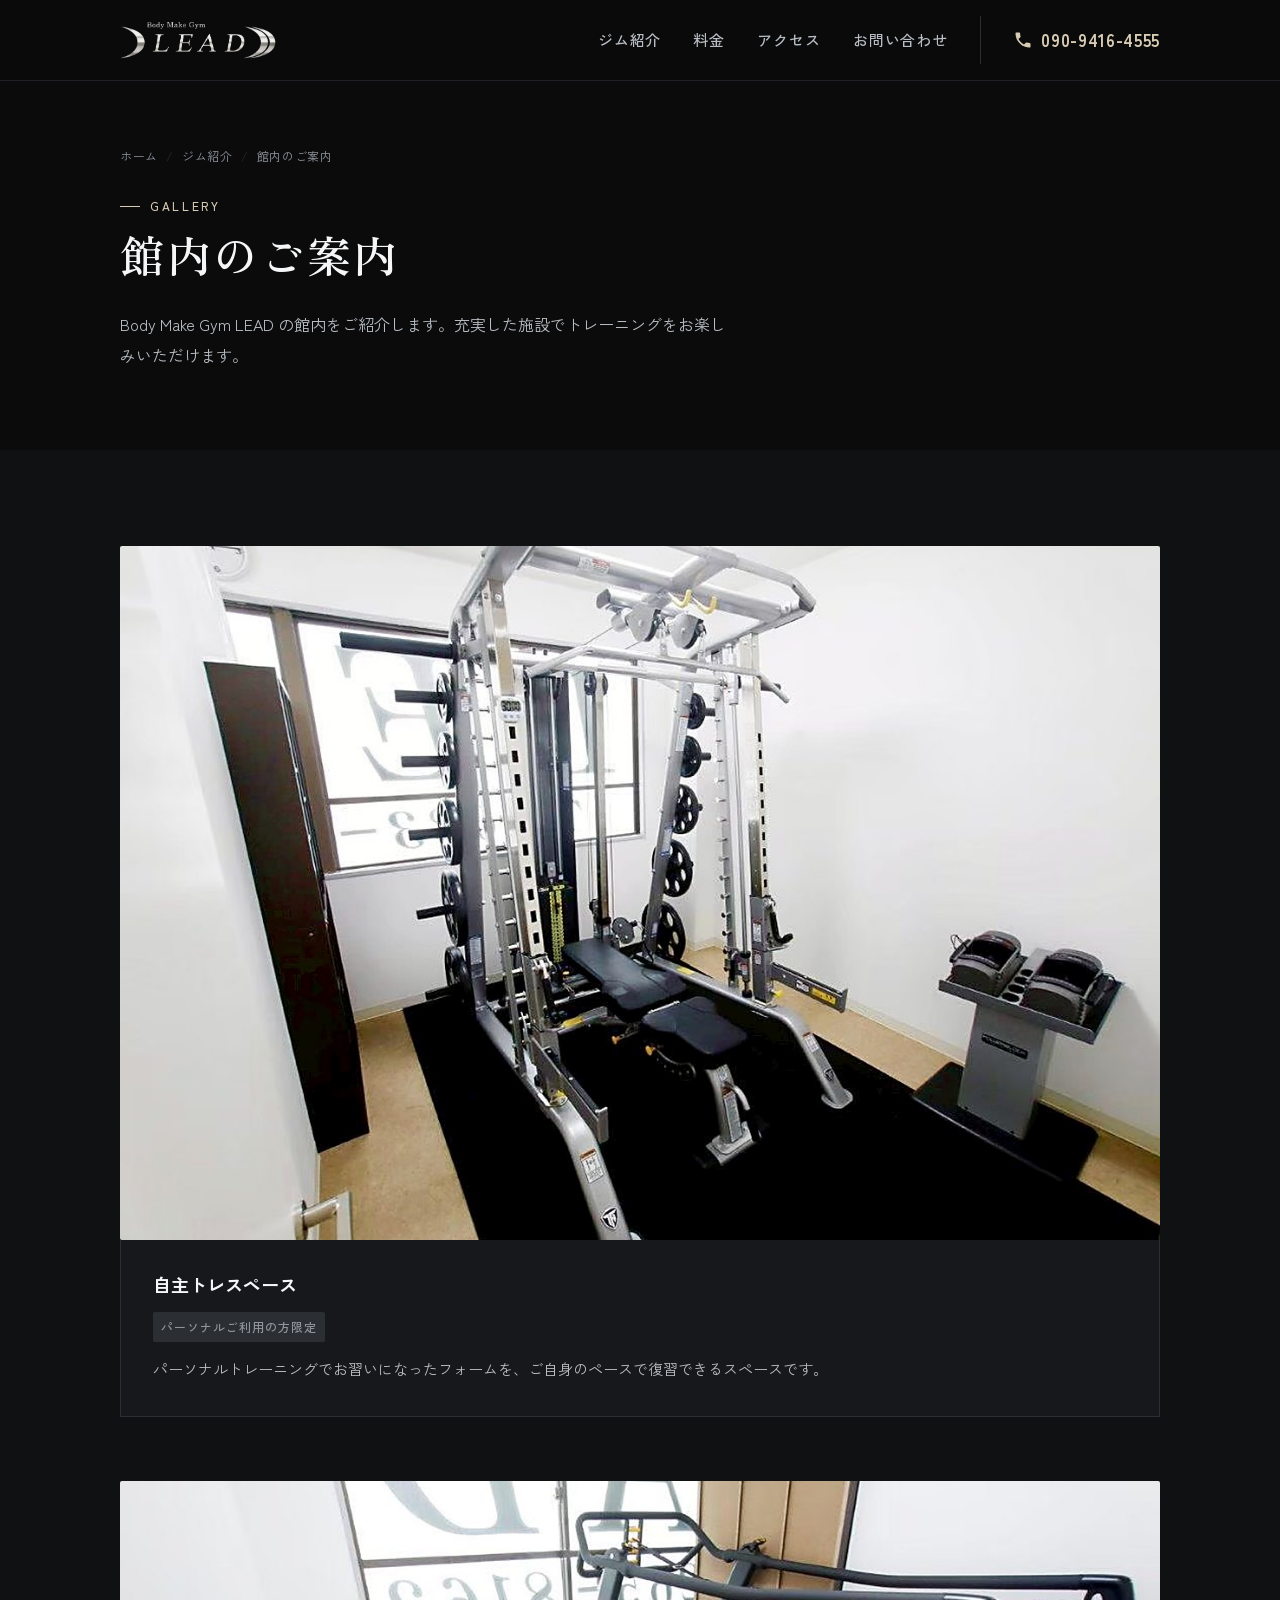
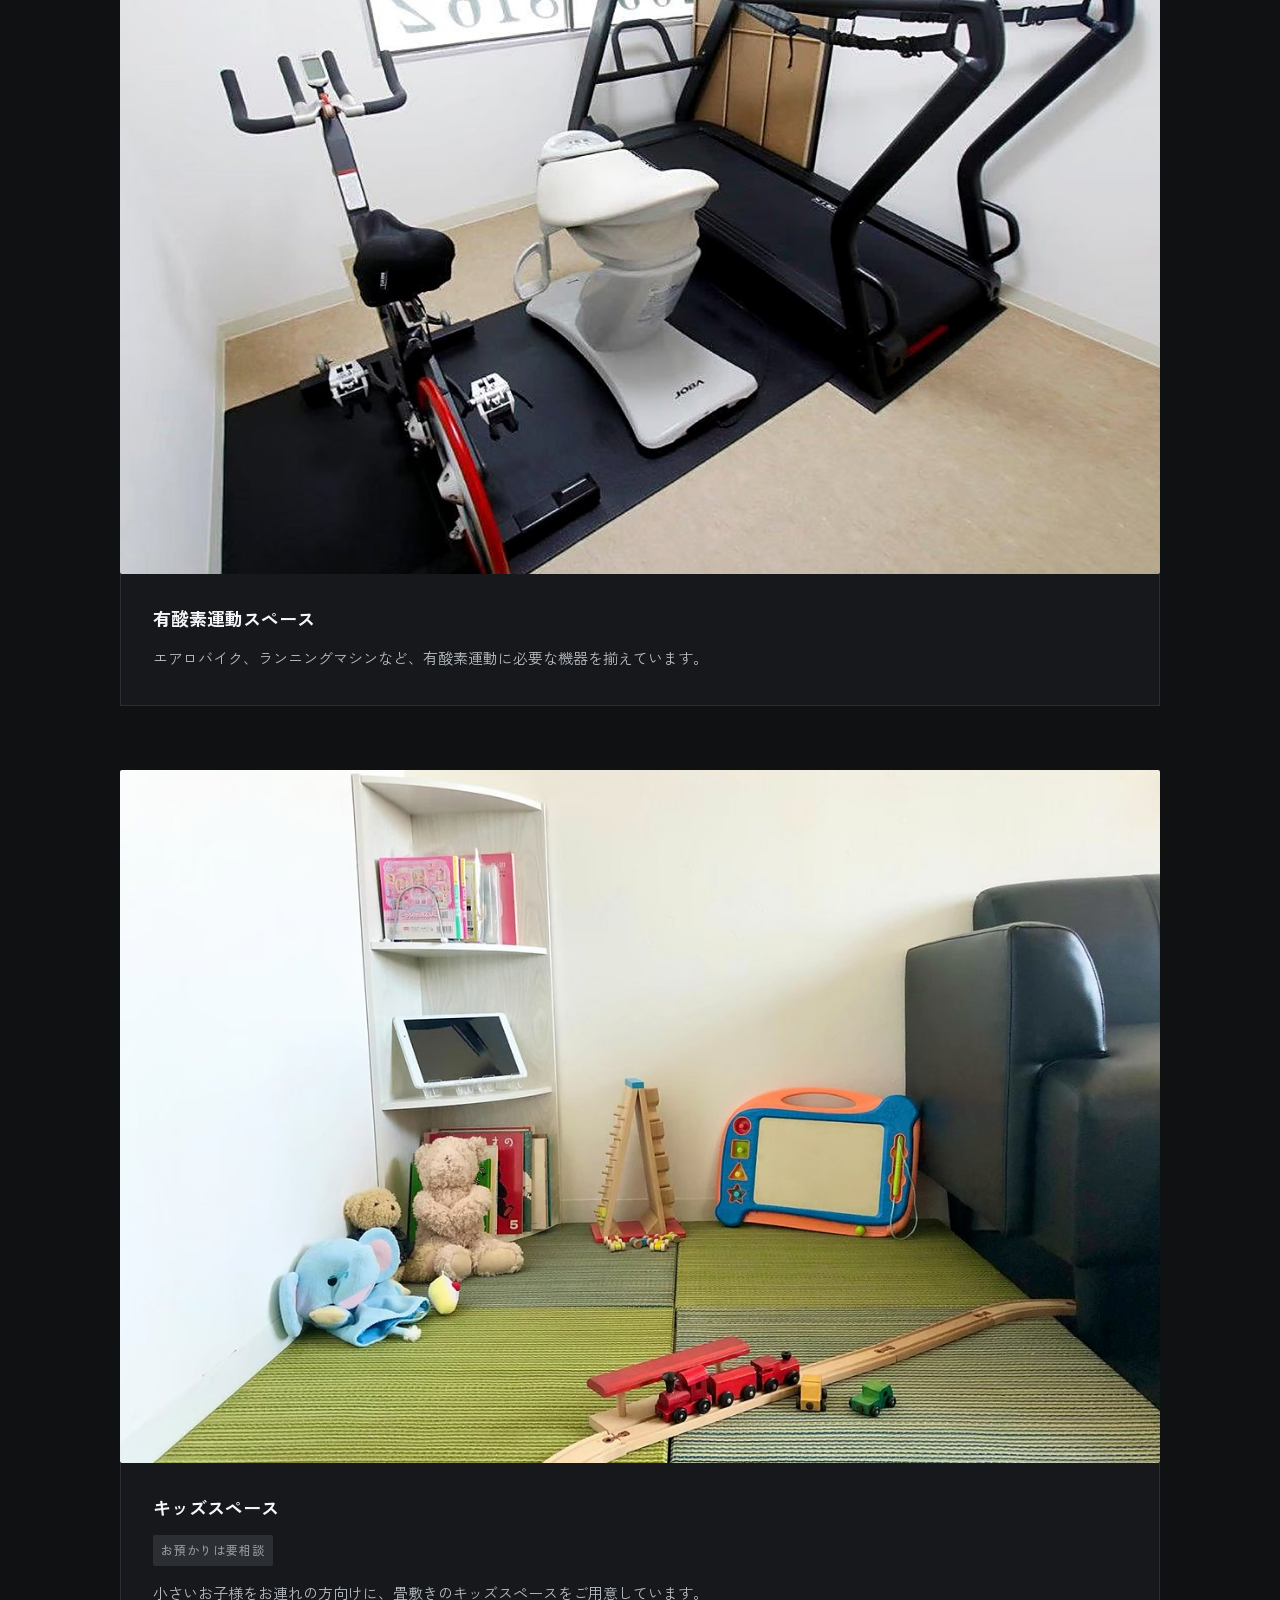
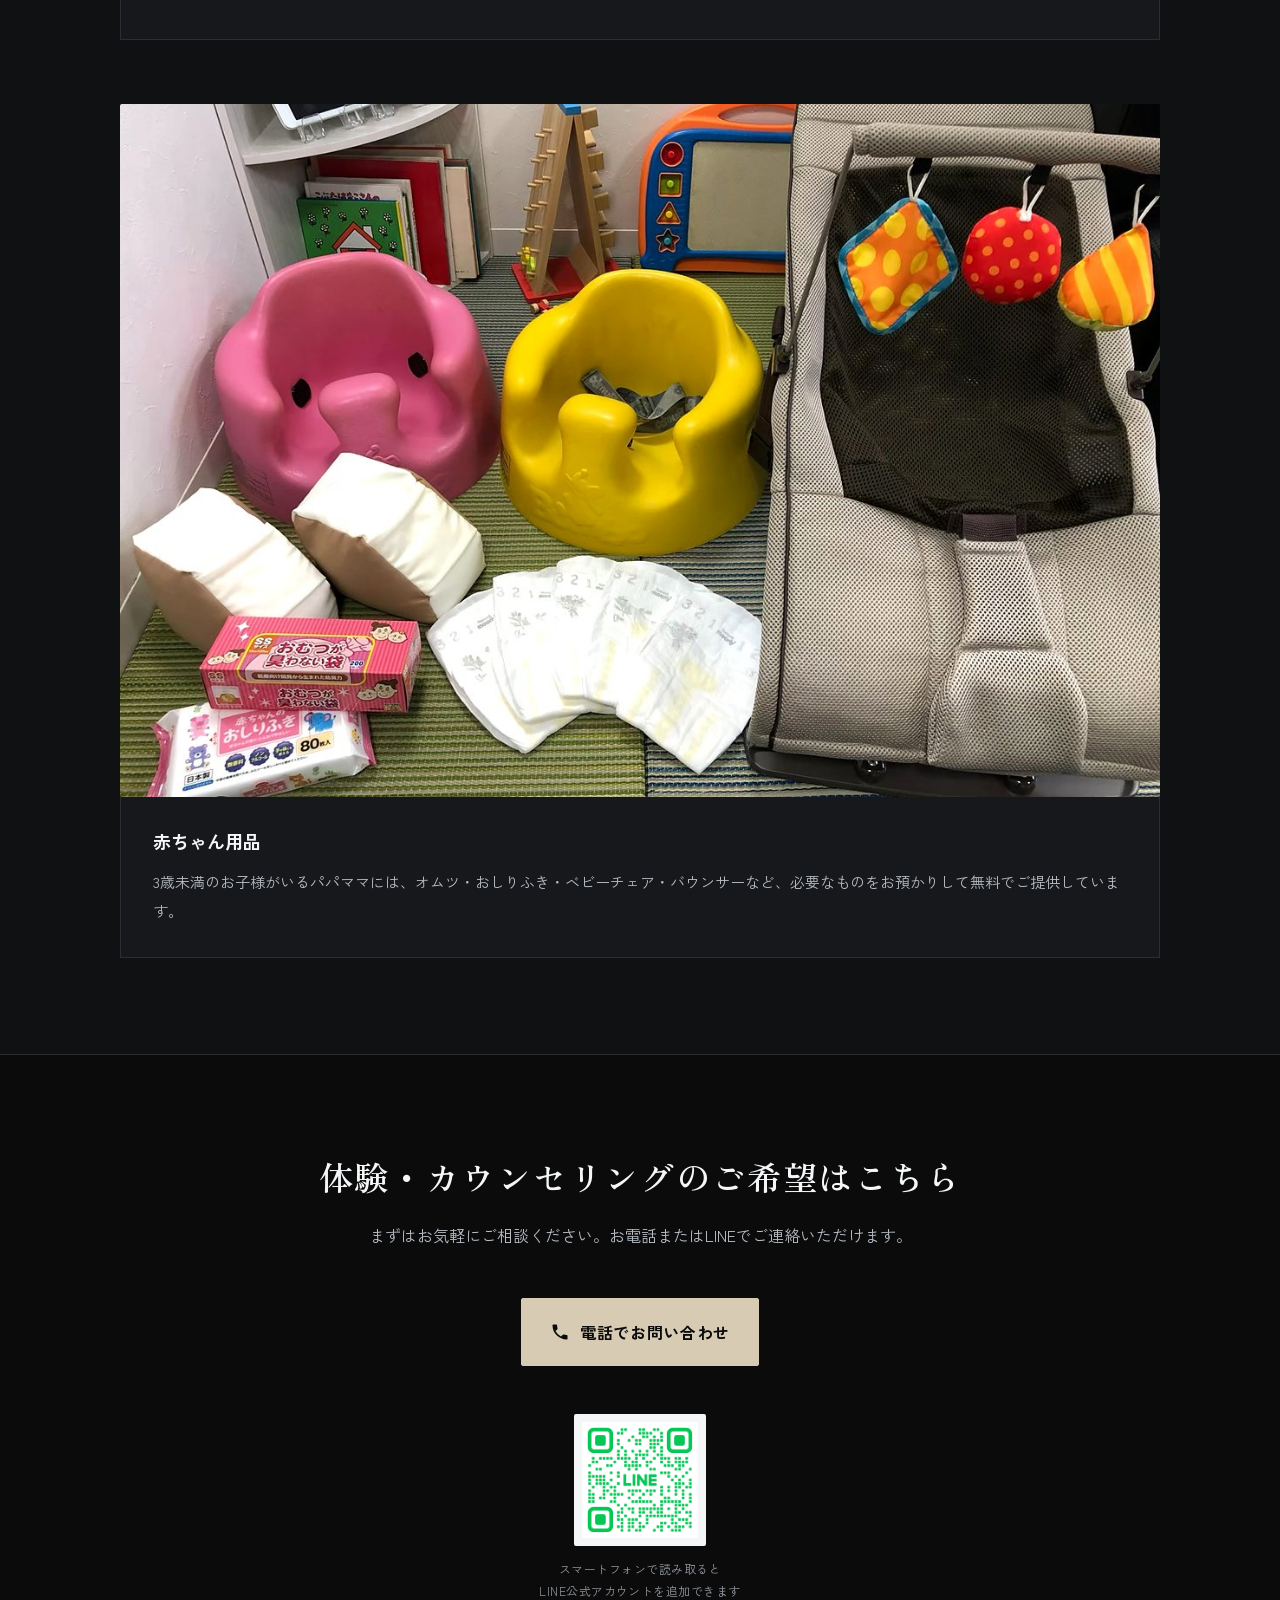
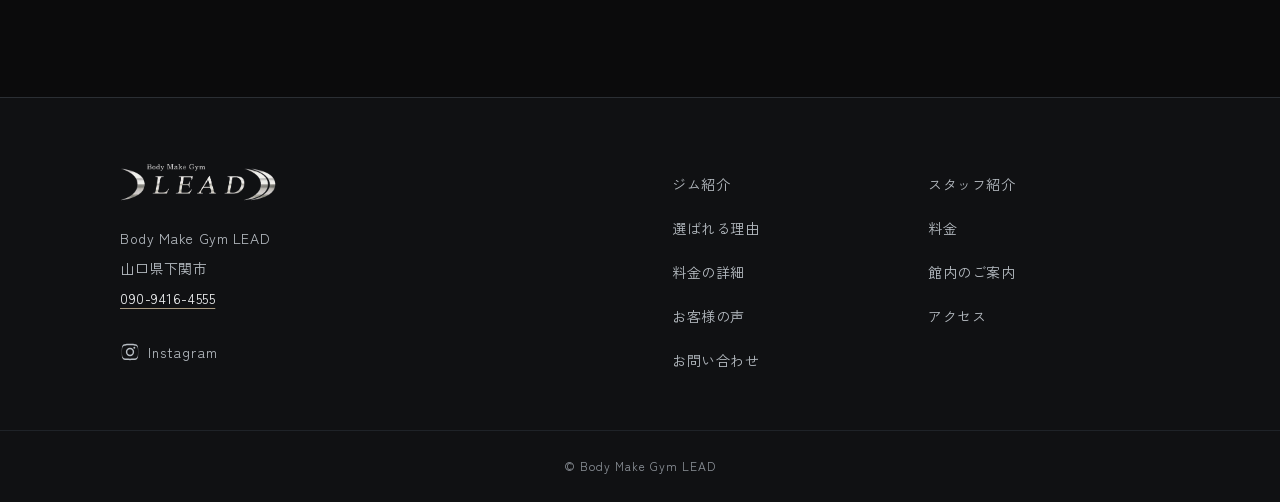
==== commit c04ee1cd: "Unify contact sections across all pages to match homepage design" ====
--- a/gallery.html
+++ b/gallery.html
@@ -133,22 +133,29 @@
 <!-- ============================================================
      CTA（お問い合わせ）
      ============================================================ -->
-<section class="lead-section lead-cta-section">
+<section class="lead-section lead-contact" id="lead-contact" aria-labelledby="lead-contact-h">
   <div class="lead-container">
-    <div class="lead-cta-box lead-reveal">
-      <h2 class="lead-cta-box__title">館内を実際にご見学ください</h2>
-      <p class="lead-cta-box__text">詳しい施設についてのご質問やご予約は、お気軽にお問い合わせください。</p>
-
-      <div class="lead-cta-box__actions">
-        <a class="lead-btn lead-btn--fill" href="tel:090-9416-4555">
+
+    <div class="lead-contact__inner lead-reveal">
+      <h2 class="lead-contact__title" id="lead-contact-h">体験・カウンセリングのご希望はこちら</h2>
+      <p class="lead-contact__text">まずはお気軽にご相談ください。お電話またはLINEでご連絡いただけます。</p>
+
+      <div class="lead-contact__actions">
+        <!-- ▼電話番号：ここを書き換えると表示とタップ発信の両方が変わります -->
+        <a class="lead-btn lead-btn--fill lead-btn--lg" href="tel:090-9416-4555">
           <svg class="lead-icon" viewBox="0 0 24 24" aria-hidden="true" focusable="false"><path d="M6.6 10.8a15.1 15.1 0 0 0 6.6 6.6l2.2-2.2a1 1 0 0 1 1-.25 11.4 11.4 0 0 0 3.6.57 1 1 0 0 1 1 1V20a1 1 0 0 1-1 1A17 17 0 0 1 3 4a1 1 0 0 1 1-1h3.5a1 1 0 0 1 1 1 11.4 11.4 0 0 0 .57 3.6 1 1 0 0 1-.25 1z"/></svg>
-          <span>電話でお問い合わせ: 090-9416-4555</span>
+          <span class="lead-btn__main">電話でお問い合わせ</span>
         </a>
-        <a class="lead-btn lead-btn--line" href="https://maps.app.goo.gl/gR8Fu1kC1TKGGPWx8" target="_blank" rel="noopener noreferrer">
-          <svg class="lead-icon" viewBox="0 0 24 24" aria-hidden="true" focusable="false"><path d="M12 2C6.48 2 2 6.48 2 12s4.48 10 10 10 10-4.48 10-10S17.52 2 12 2zm-2 15l-5-5 1.41-1.41L10 14.17l7.59-7.59L19 8l-9 9z"/></svg>
-          <span>Googleマップで位置情報を確認</span>
-        </a>
+        <!-- ▲電話番号ここまで -->
       </div>
+
+      <!-- ▼LINE QRコード：PCで表示 -->
+      <figure class="lead-contact__qr">
+        <img class="lead-contact__qrimg" src="assets/img/qrcode.png" alt="LINE公式アカウントの友だち追加用QRコード" width="240" height="240" loading="lazy" decoding="async">
+        <figcaption class="lead-contact__qrcap">スマートフォンで読み取ると<br>LINE公式アカウントを追加できます</figcaption>
+      </figure>
+      <!-- ▲LINE QRコードここまで -->
+
     </div>
   </div>
 </section>
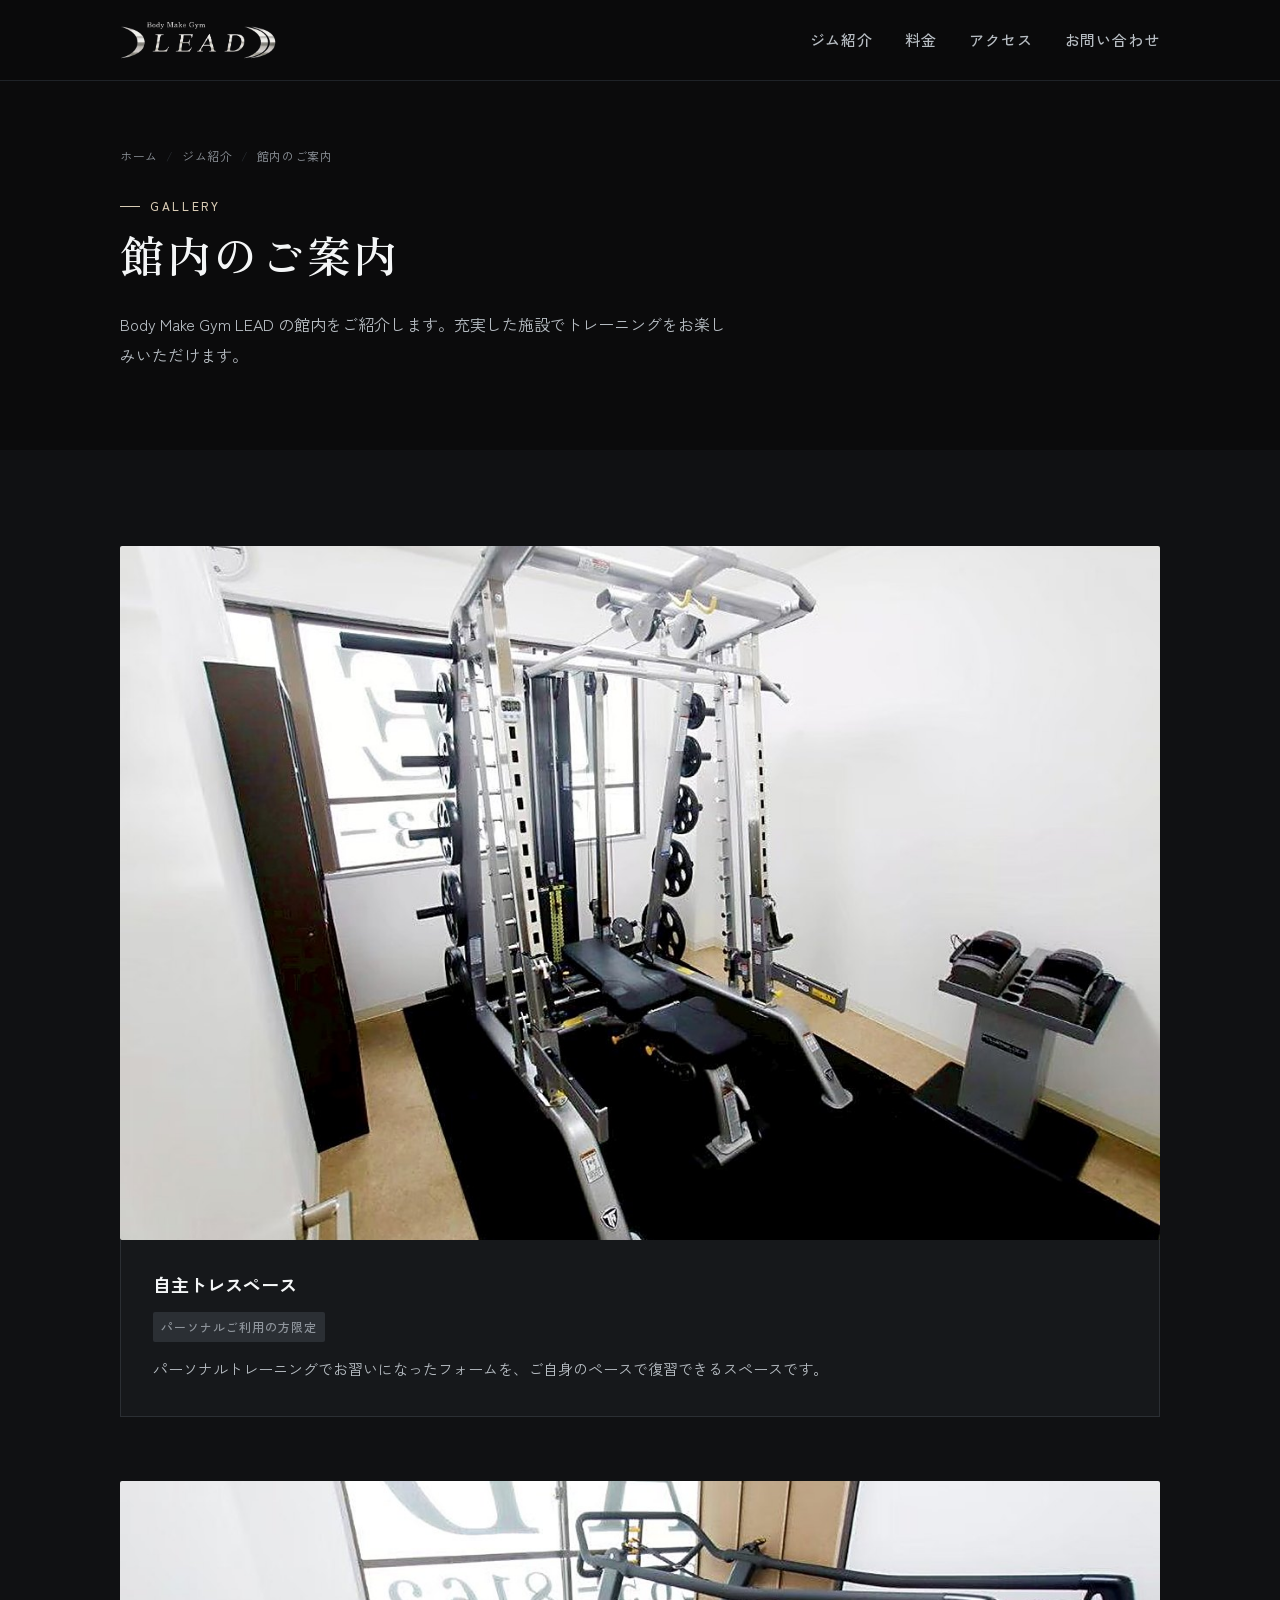
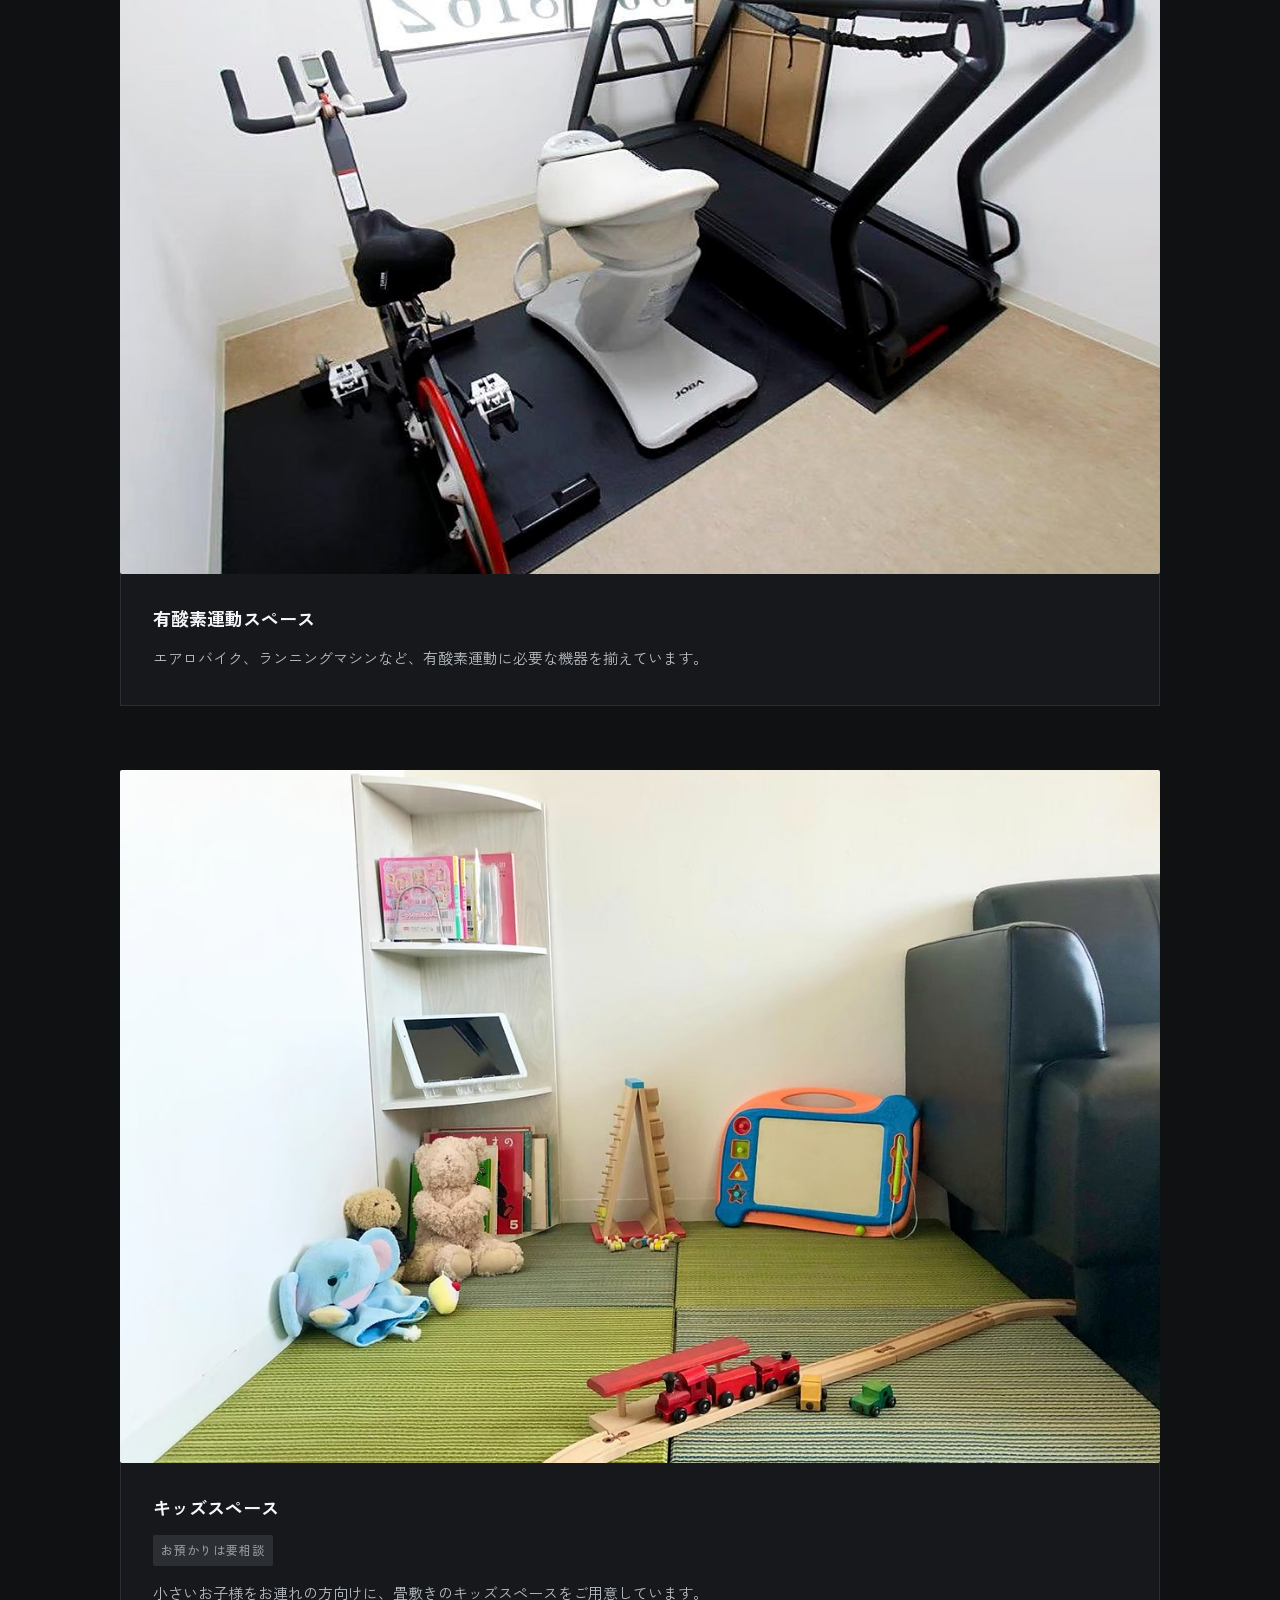
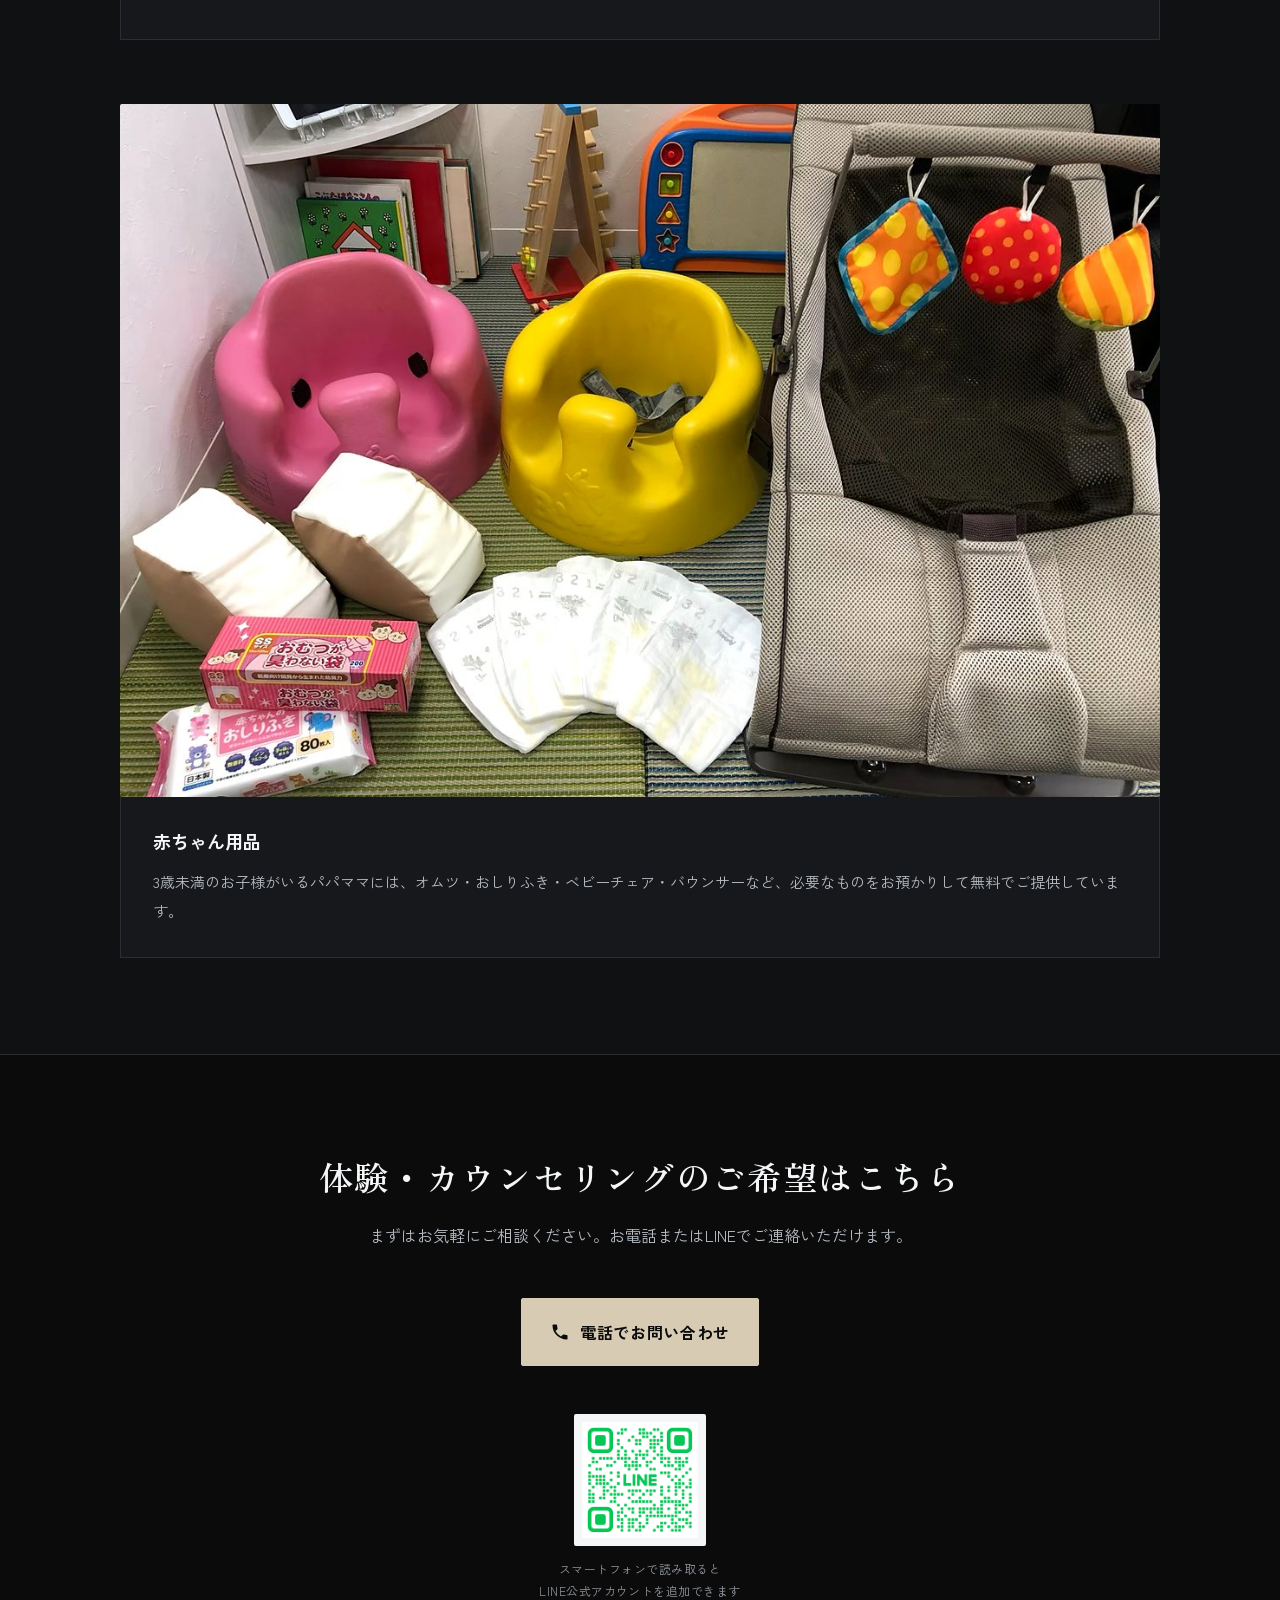
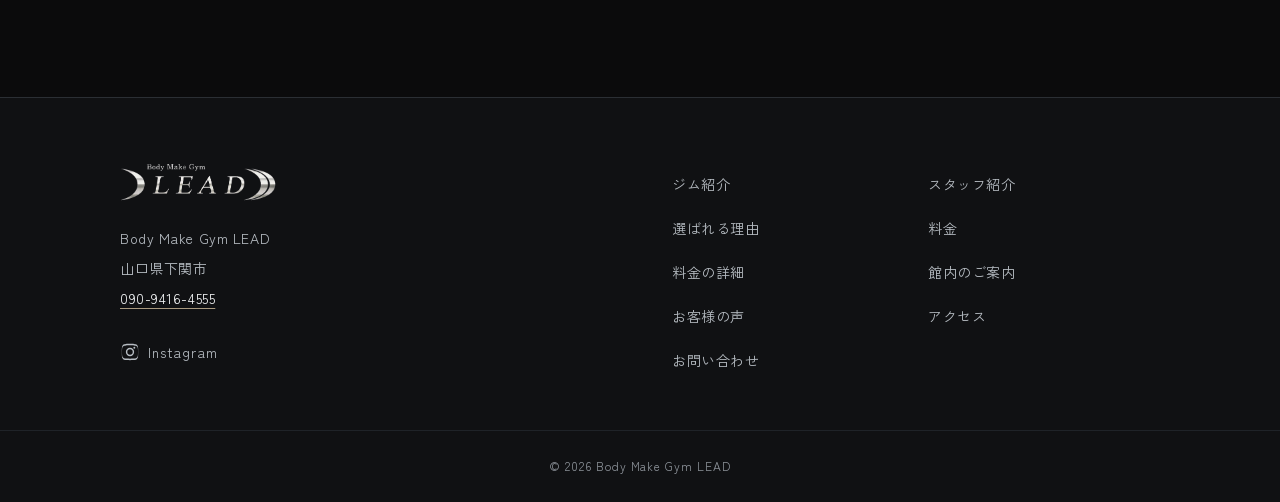
==== commit fbdddd83: "Remove top navigation phone number and update footer copyright year to 2026" ====
--- a/gallery.html
+++ b/gallery.html
@@ -37,10 +37,6 @@
         <li class="lead-nav__item"><a class="lead-nav__link" href="index.html#lead-access">アクセス</a></li>
         <li class="lead-nav__item"><a class="lead-nav__link" href="index.html#lead-contact">お問い合わせ</a></li>
       </ul>
-      <a class="lead-nav__tel" href="tel:090-9416-4555">
-        <svg class="lead-icon" viewBox="0 0 24 24" aria-hidden="true" focusable="false"><path d="M6.6 10.8a15.1 15.1 0 0 0 6.6 6.6l2.2-2.2a1 1 0 0 1 1-.25 11.4 11.4 0 0 0 3.6.57 1 1 0 0 1 1 1V20a1 1 0 0 1-1 1A17 17 0 0 1 3 4a1 1 0 0 1 1-1h3.5a1 1 0 0 1 1 1 11.4 11.4 0 0 0 .57 3.6 1 1 0 0 1-.25 1z"/></svg>
-        <span>090-9416-4555</span>
-      </a>
     </nav>
 
   </div>
@@ -195,7 +191,7 @@
     </nav>
 
   </div>
-  <p class="lead-footer__copy">&copy; Body Make Gym LEAD</p>
+  <p class="lead-footer__copy">&copy; 2026 Body Make Gym LEAD</p>
 </footer>
 
 <script src="assets/js/main.js" defer></script>
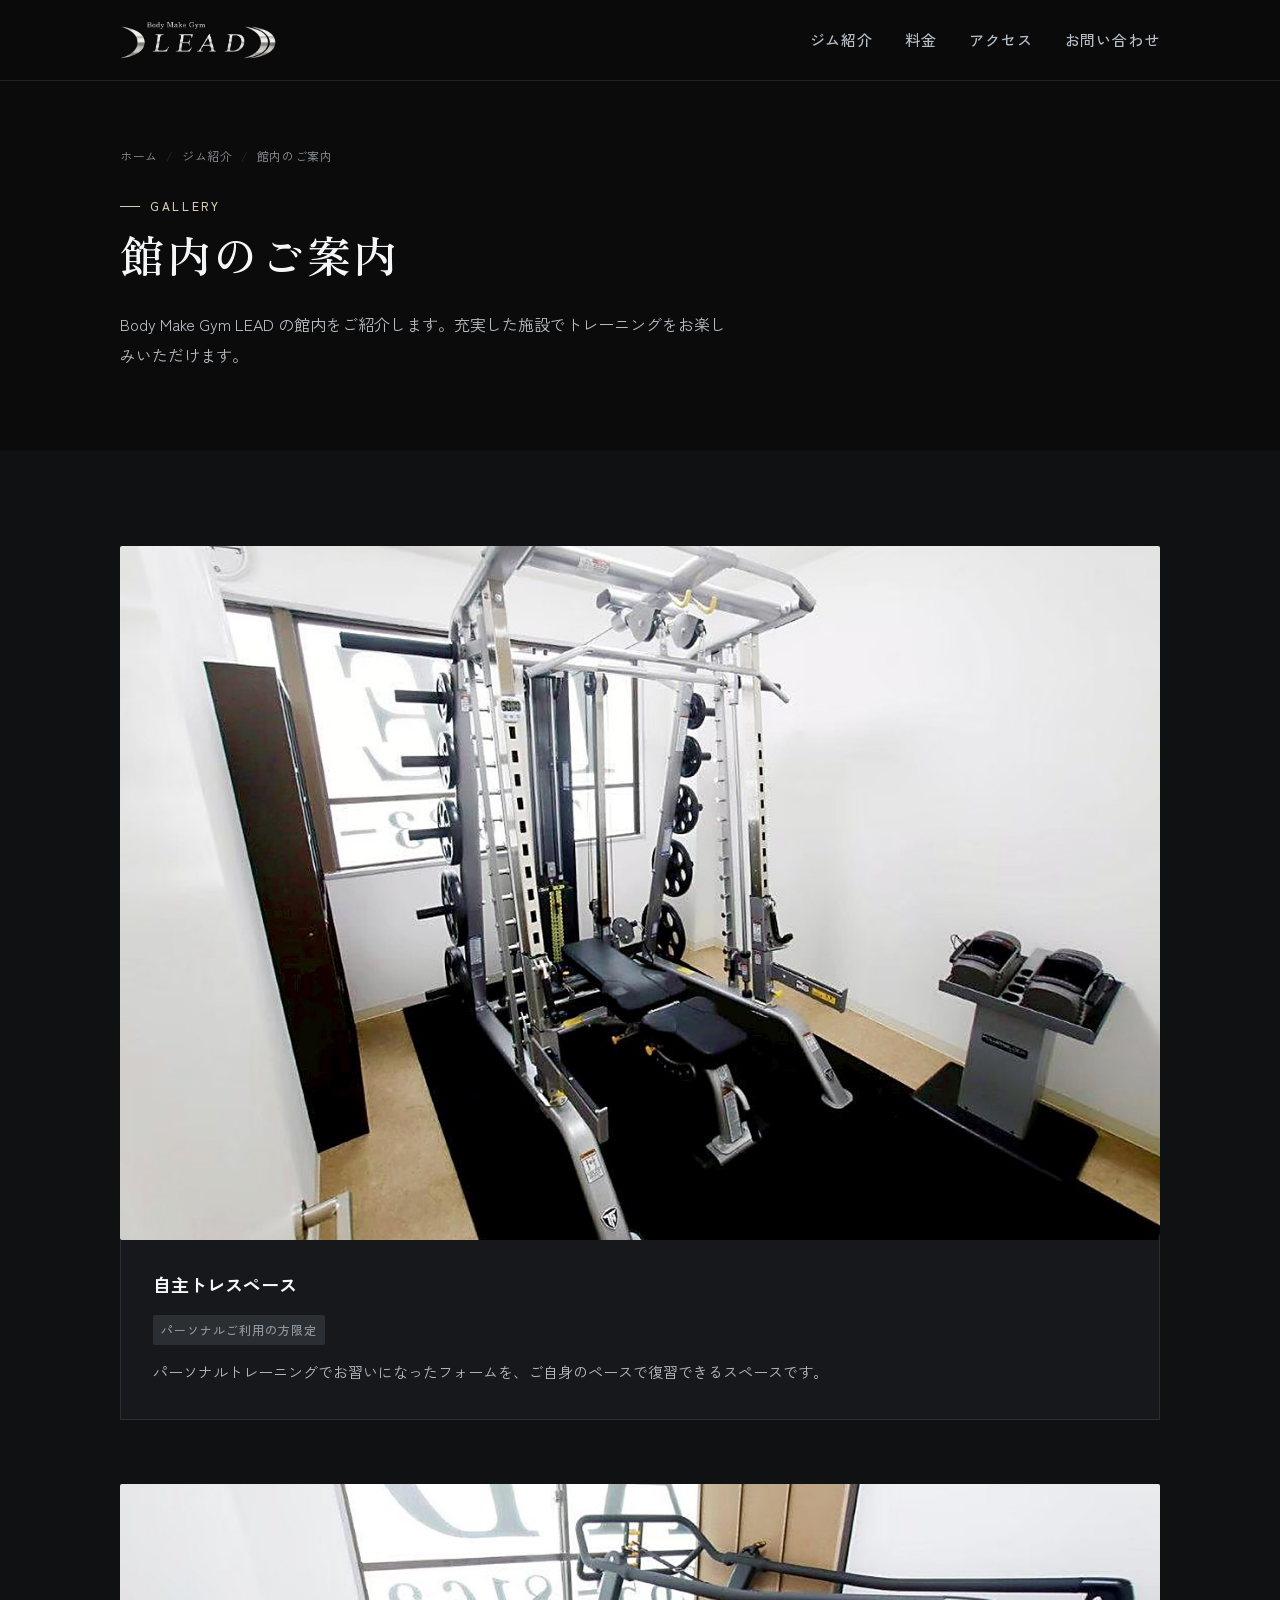
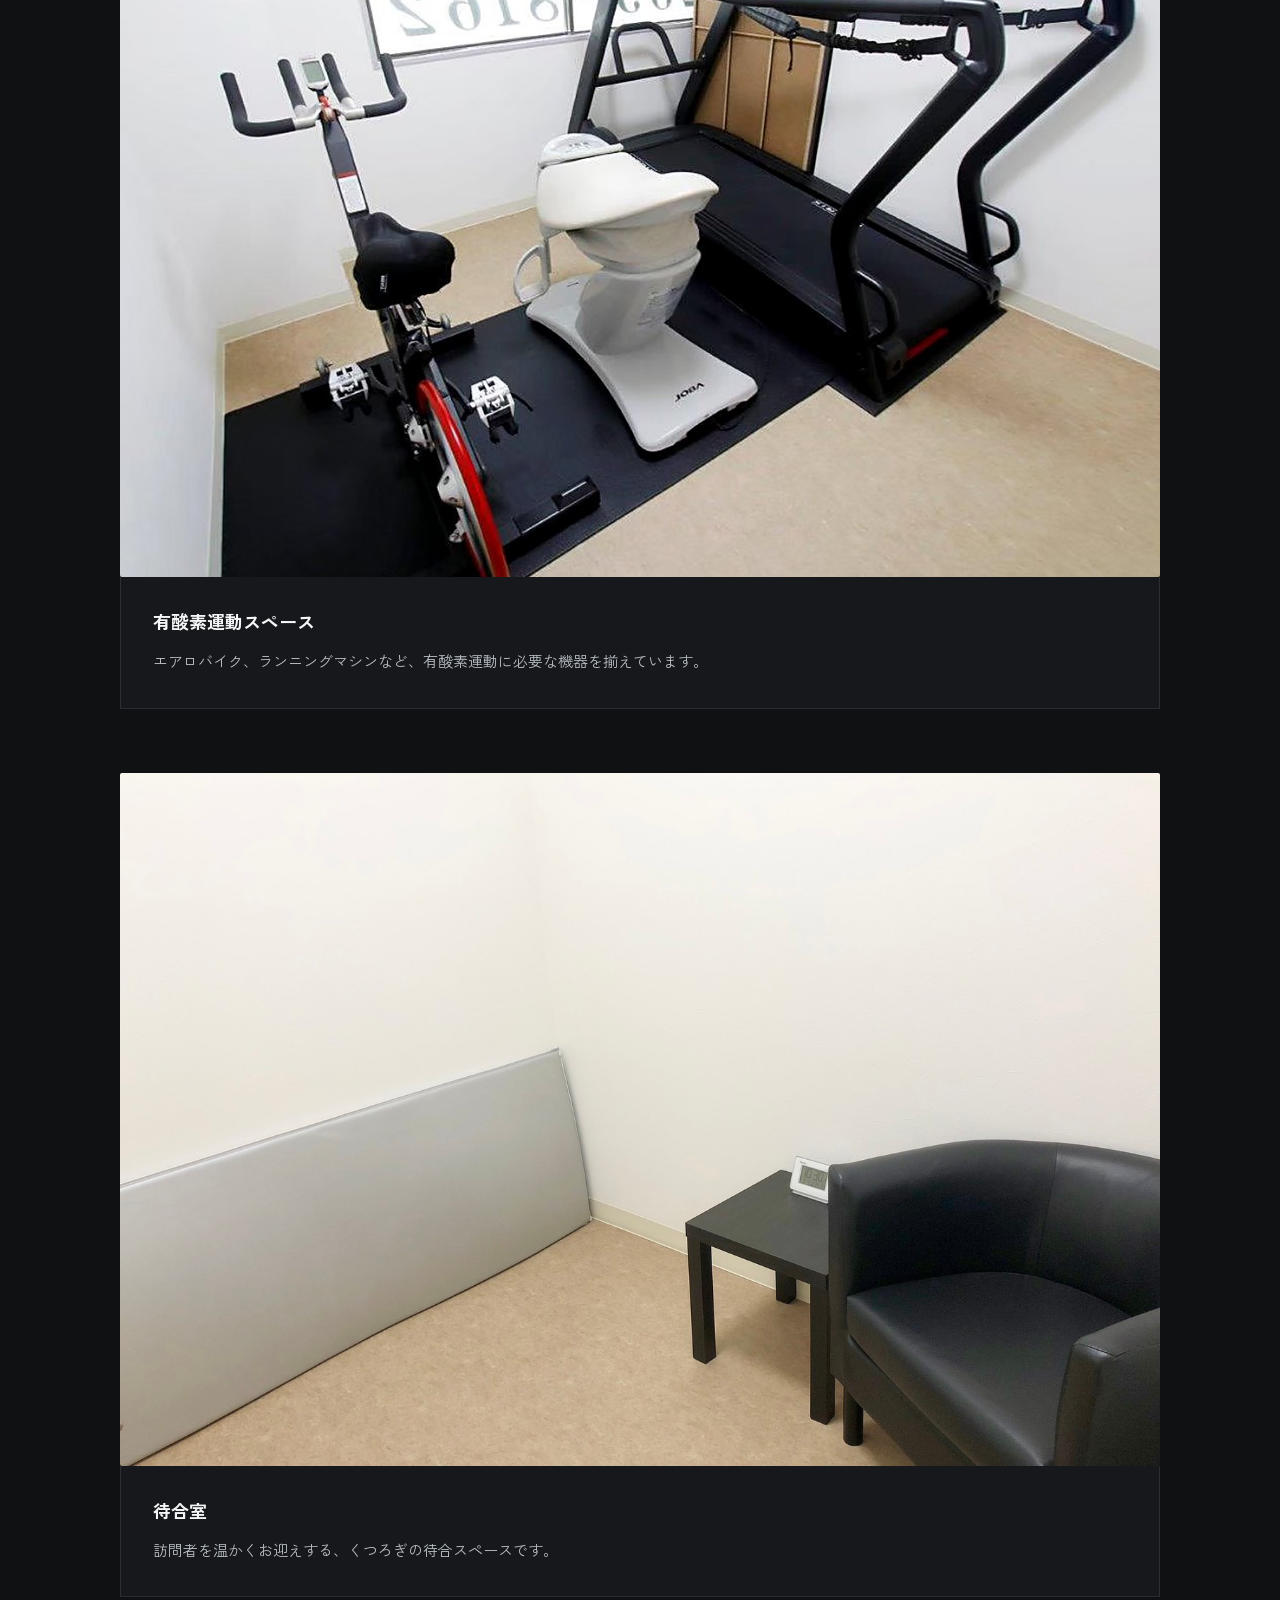
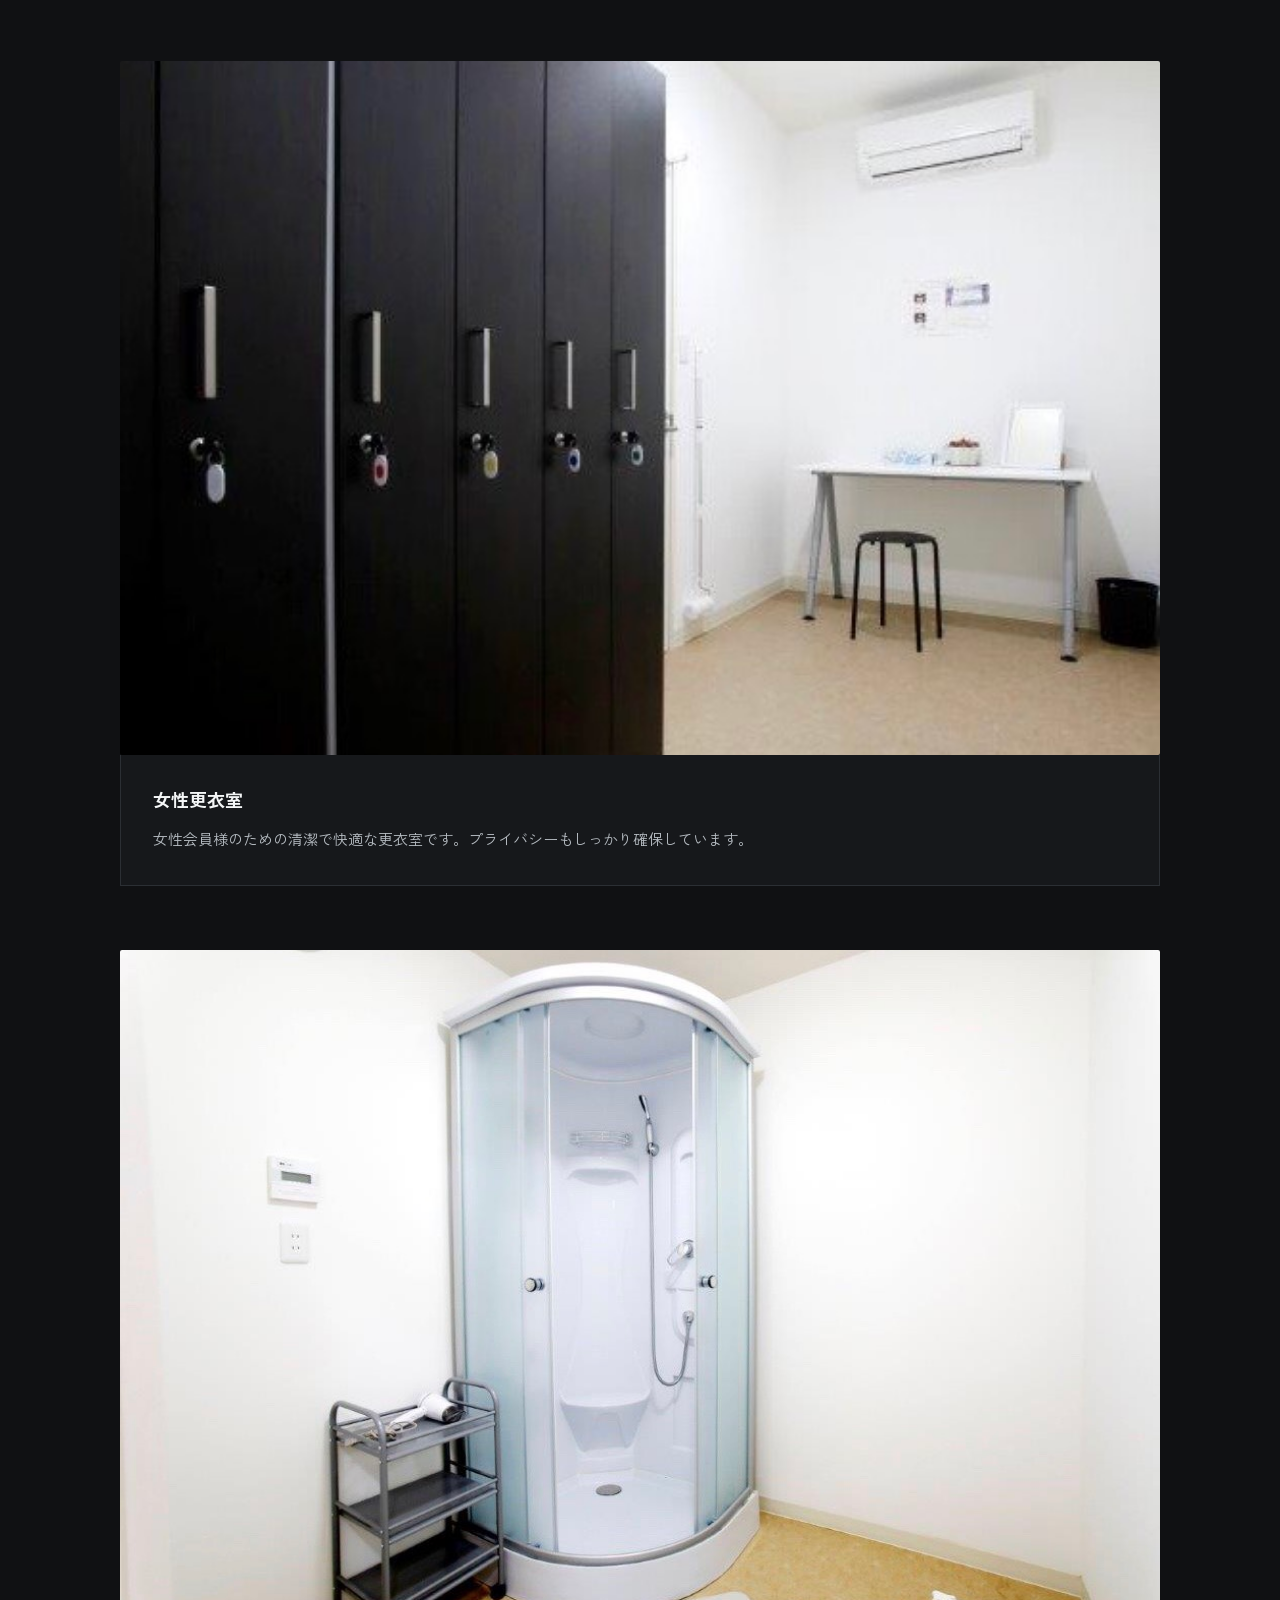
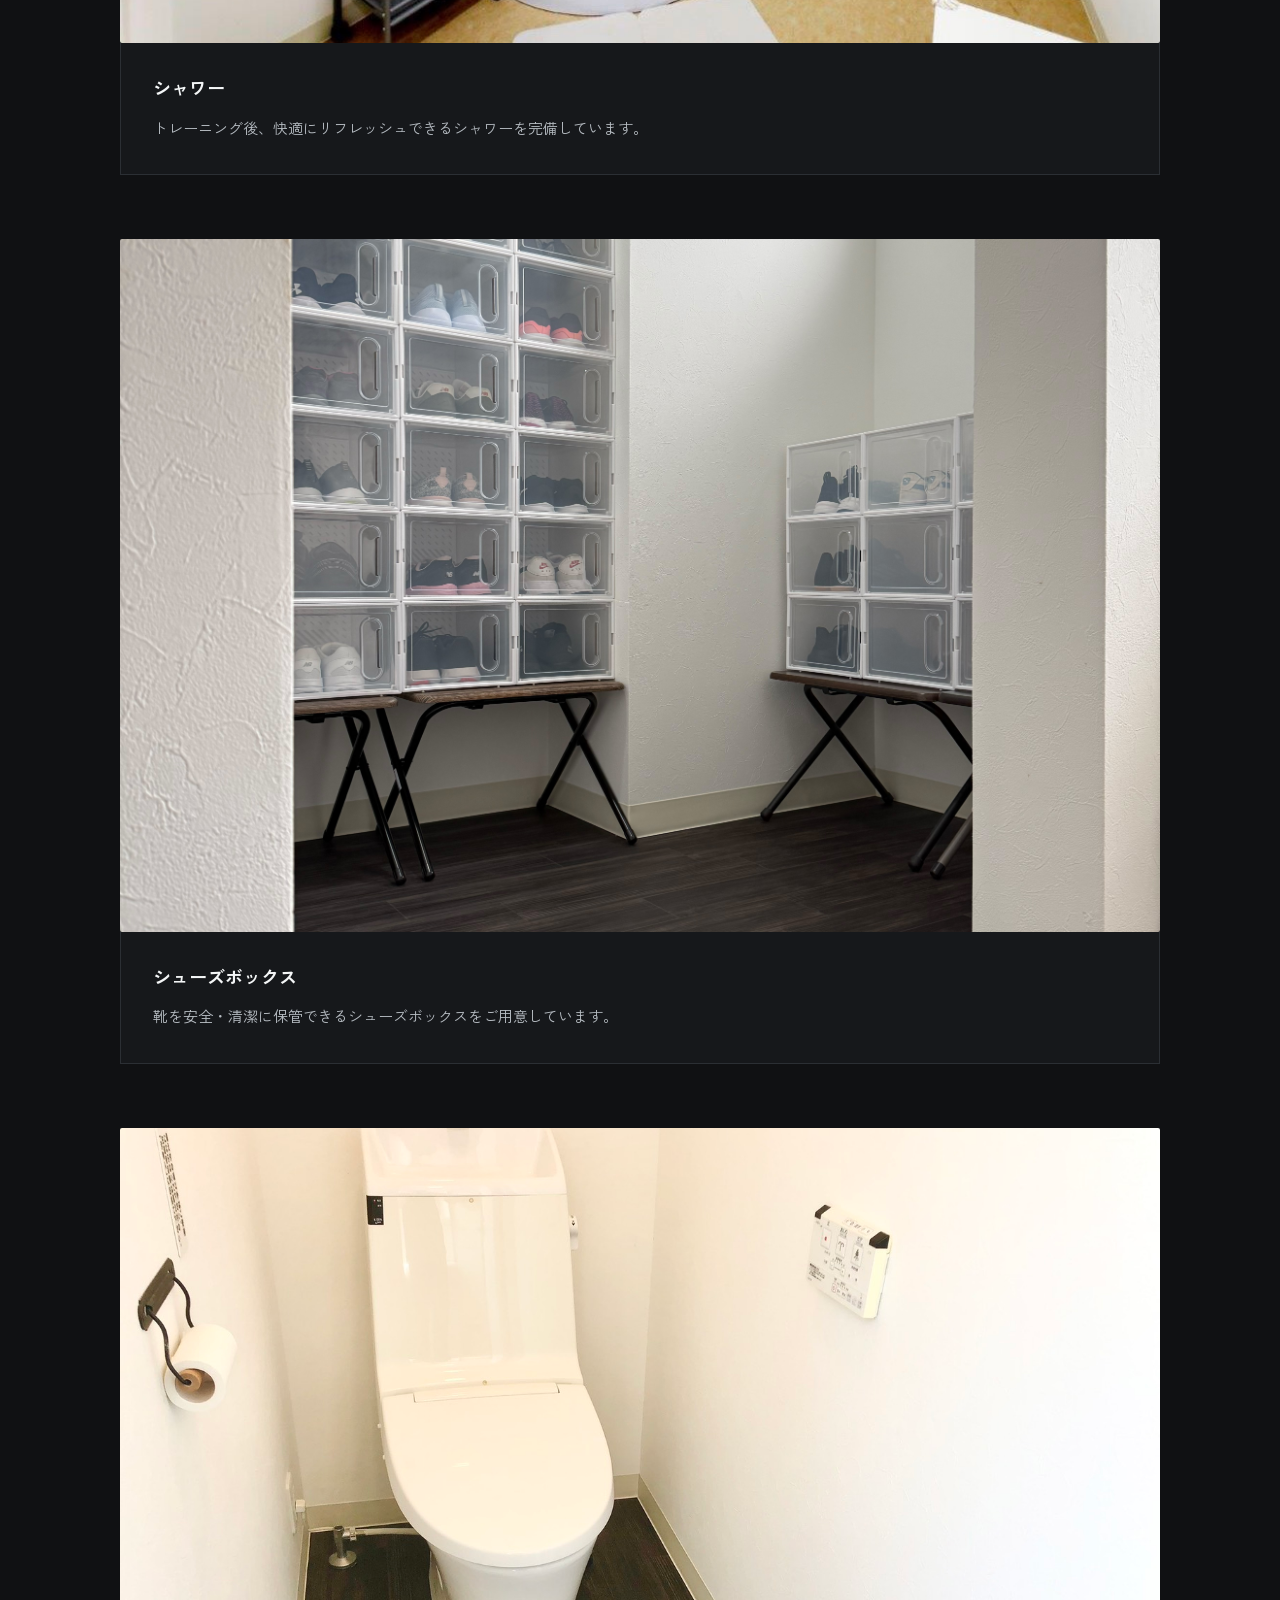
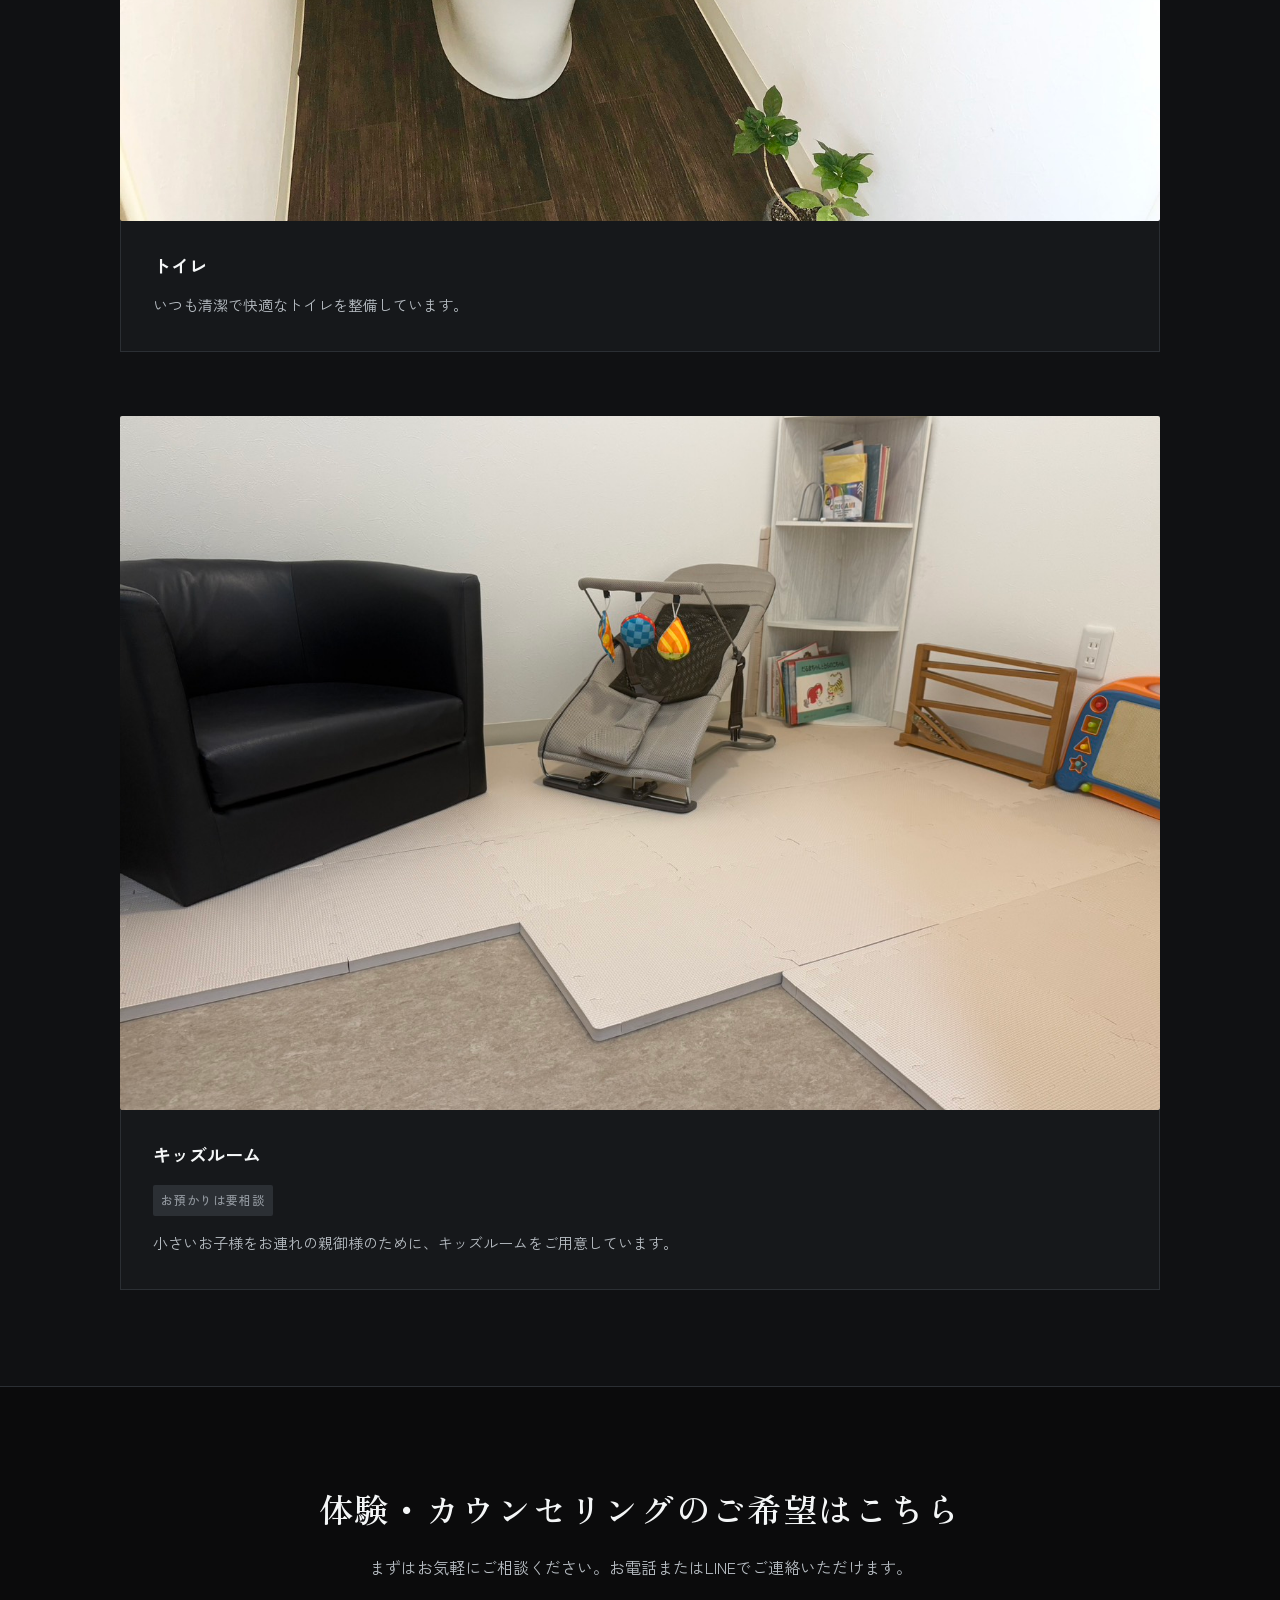
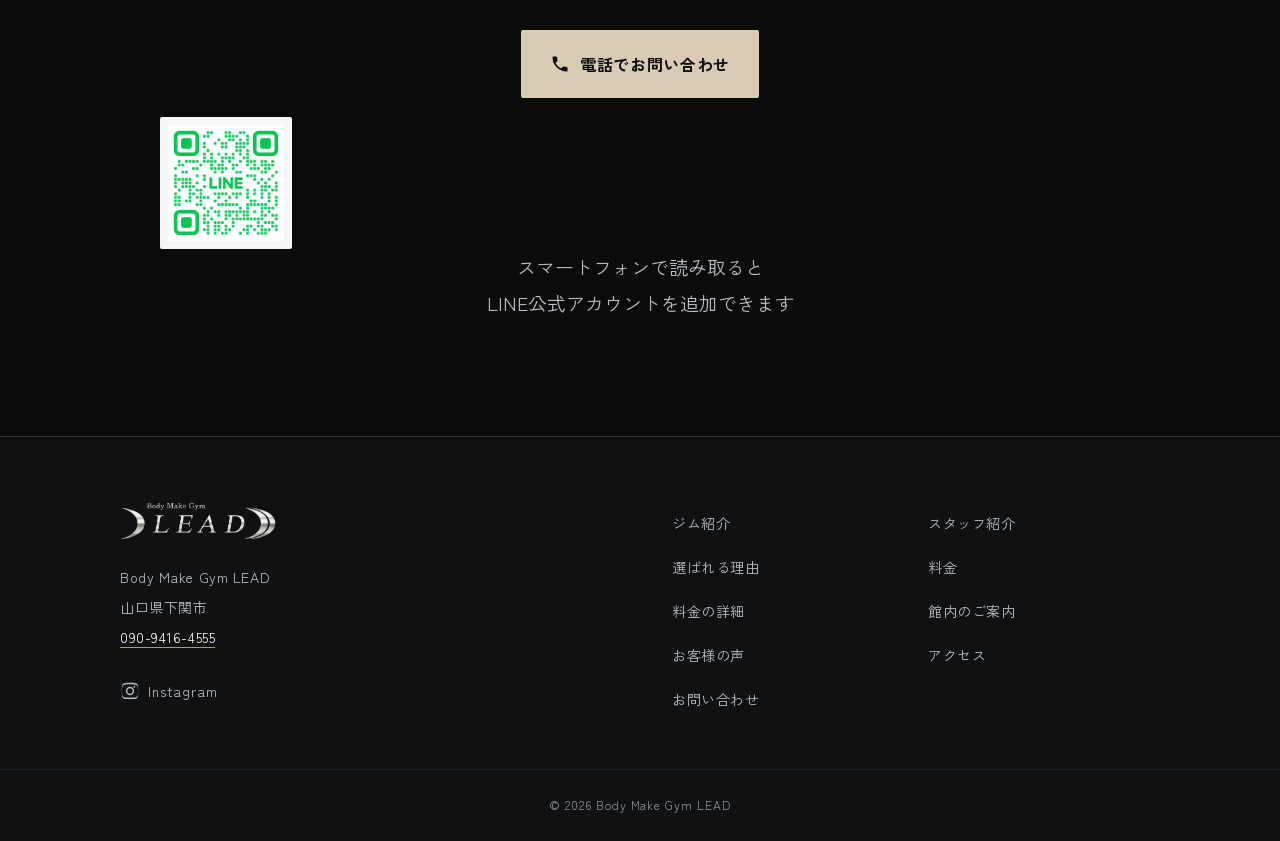
==== commit 73f2a7af: "Refactor gallery: Replace kids space with facility images and reorder by visitor experience - Remove" ====
--- a/gallery.html
+++ b/gallery.html
@@ -100,24 +100,72 @@
       <li>
         <figure class="lead-gallery-full__fig">
           <div class="lead-imgbox lead-imgbox--32">
-            <img class="lead-img" src="assets/img/gym-04.jpg" alt="キッズスペース。畳敷きで、絵本やおもちゃとソファを用意" width="1600" height="1200" loading="lazy" decoding="async">
-          </div>
-          <figcaption class="lead-gallery-full__cap">
-            <h3 class="lead-gallery-full__title">キッズスペース</h3>
+            <img class="lead-img" src="assets/img/equipment002.jpg" alt="待合室。くつろぎの空間" width="1600" height="1200" loading="lazy" decoding="async">
+          </div>
+          <figcaption class="lead-gallery-full__cap">
+            <h3 class="lead-gallery-full__title">待合室</h3>
+            <p class="lead-gallery-full__text">訪問者を温かくお迎えする、くつろぎの待合スペースです。</p>
+          </figcaption>
+        </figure>
+      </li>
+
+      <li>
+        <figure class="lead-gallery-full__fig">
+          <div class="lead-imgbox lead-imgbox--32">
+            <img class="lead-img" src="assets/img/equipment006.jpg" alt="女性更衣室。清潔で快適な施設" width="1600" height="1200" loading="lazy" decoding="async">
+          </div>
+          <figcaption class="lead-gallery-full__cap">
+            <h3 class="lead-gallery-full__title">女性更衣室</h3>
+            <p class="lead-gallery-full__text">女性会員様のための清潔で快適な更衣室です。プライバシーもしっかり確保しています。</p>
+          </figcaption>
+        </figure>
+      </li>
+
+      <li>
+        <figure class="lead-gallery-full__fig">
+          <div class="lead-imgbox lead-imgbox--32">
+            <img class="lead-img" src="assets/img/equipment004.jpg" alt="シャワー。トレーニング後に快適に利用できる" width="1600" height="1200" loading="lazy" decoding="async">
+          </div>
+          <figcaption class="lead-gallery-full__cap">
+            <h3 class="lead-gallery-full__title">シャワー</h3>
+            <p class="lead-gallery-full__text">トレーニング後、快適にリフレッシュできるシャワーを完備しています。</p>
+          </figcaption>
+        </figure>
+      </li>
+
+      <li>
+        <figure class="lead-gallery-full__fig">
+          <div class="lead-imgbox lead-imgbox--32">
+            <img class="lead-img" src="assets/img/equipment001.jpg" alt="シューズボックス。靴を安全に保管" width="1600" height="1200" loading="lazy" decoding="async">
+          </div>
+          <figcaption class="lead-gallery-full__cap">
+            <h3 class="lead-gallery-full__title">シューズボックス</h3>
+            <p class="lead-gallery-full__text">靴を安全・清潔に保管できるシューズボックスをご用意しています。</p>
+          </figcaption>
+        </figure>
+      </li>
+
+      <li>
+        <figure class="lead-gallery-full__fig">
+          <div class="lead-imgbox lead-imgbox--32">
+            <img class="lead-img" src="assets/img/equipment003.jpg" alt="トイレ。清潔で快適な設備" width="1600" height="1200" loading="lazy" decoding="async">
+          </div>
+          <figcaption class="lead-gallery-full__cap">
+            <h3 class="lead-gallery-full__title">トイレ</h3>
+            <p class="lead-gallery-full__text">いつも清潔で快適なトイレを整備しています。</p>
+          </figcaption>
+        </figure>
+      </li>
+
+      <li>
+        <figure class="lead-gallery-full__fig">
+          <div class="lead-imgbox lead-imgbox--32">
+            <img class="lead-img" src="assets/img/equipment005.jpg" alt="キッズルーム。お子様をお預かりするスペース" width="1600" height="1200" loading="lazy" decoding="async">
+          </div>
+          <figcaption class="lead-gallery-full__cap">
+            <h3 class="lead-gallery-full__title">キッズルーム</h3>
             <p class="lead-gallery-full__note">お預かりは要相談</p>
-            <p class="lead-gallery-full__text">小さいお子様をお連れの方向けに、畳敷きのキッズスペースをご用意しています。</p>
-          </figcaption>
-        </figure>
-      </li>
-
-      <li>
-        <figure class="lead-gallery-full__fig">
-          <div class="lead-imgbox lead-imgbox--32">
-            <img class="lead-img" src="assets/img/gym-05.jpg" alt="オムツ、おしりふき、ベビーチェア、バウンサーなどの赤ちゃん用品" width="1600" height="1200" loading="lazy" decoding="async">
-          </div>
-          <figcaption class="lead-gallery-full__cap">
-            <h3 class="lead-gallery-full__title">赤ちゃん用品</h3>
-            <p class="lead-gallery-full__text">3歳未満のお子様がいるパパママには、オムツ・おしりふき・ベビーチェア・バウンサーなど、必要なものをお預かりして無料でご提供しています。</p>
+            <p class="lead-gallery-full__text">小さいお子様をお連れの親御様のために、キッズルームをご用意しています。</p>
           </figcaption>
         </figure>
       </li>
--- a/assets/css/style.css
+++ b/assets/css/style.css
@@ -101,7 +101,7 @@
   background-color: var(--lead-ink);
   color: var(--lead-silver);
   font-family: var(--lead-font-body);
-  font-size: 16px;
+  font-size: 18px;
   line-height: 1.9;
   font-feature-settings: "palt" 1;
   -webkit-font-smoothing: antialiased;
@@ -109,7 +109,7 @@
 }
 
 @media (min-width: 1024px) {
-  .lead-page { font-size: 17px; }
+  .lead-page { font-size: 19px; }
 }
 
 @media (prefers-reduced-motion: reduce) {
@@ -246,7 +246,7 @@
 .lead-p:last-child { margin-bottom: 0; }
 
 @media (min-width: 1024px) {
-  .lead-p { font-size: 1.0625rem; }
+  .lead-p { font-size: 1.15rem; }
 }
 
 /* --- ボタン：タップ領域は高さ48px以上を確保 --- */
@@ -1080,10 +1080,13 @@
 
 .lead-voices {
   display: grid;
-  gap: var(--lead-s4);
-  list-style: none;
+  gap: var(--lead-s5);
+  grid-template-columns: 1fr;
   margin: 0;
   padding: 0;
+}
+@media (min-width: 768px) {
+  .lead-voices { grid-template-columns: repeat(2, minmax(0, 1fr)); gap: var(--lead-s5); }
 }
 @media (min-width: 1024px) {
   .lead-voices { grid-template-columns: repeat(3, minmax(0, 1fr)); gap: var(--lead-s5); }
@@ -1099,6 +1102,7 @@
   border-radius: 2px;
 }
 
+
 .lead-stars {
   display: flex;
   align-items: center;
@@ -1131,6 +1135,7 @@
   font-size: 0.8125rem;
   letter-spacing: 0.06em;
 }
+
 
 .lead-voice__more {
   margin: var(--lead-s6) 0 0;
@@ -1305,9 +1310,9 @@
 }
 
 /* QRコードはPCで表示（スマホはボタンが主役） */
-.lead-contact__qr { display: none; }
-@media (min-width: 1024px) {
-  .lead-contact__qr {
+.lead-contact__qr--pc { display: none; }
+@media (min-width: 1024px) {
+  .lead-contact__qr--pc {
     display: flex;
     flex-direction: column;
     align-items: center;
@@ -1323,12 +1328,29 @@
     padding: 8px;
     border-radius: 2px;
   }
-  .lead-contact__qrcap {
+  .lead-contact__qr--pc .lead-contact__qrcap {
     color: var(--lead-silver-dim);
     font-size: 0.75rem;
     line-height: 1.8;
     letter-spacing: 0.04em;
   }
+}
+
+/* LINE公式アカウント案内 */
+.lead-contact__line-text {
+  text-align: center;
+  color: var(--lead-white);
+  font-size: 0.9rem;
+  font-weight: 500;
+  margin: var(--lead-s7) 0 var(--lead-s4);
+  letter-spacing: 0.02em;
+}
+
+/* LINE友達追加ボタン：SPで表示 */
+.lead-contact__line { display: flex; justify-content: center; margin: var(--lead-s7) 0 0; }
+.lead-contact__line--pc { display: none; }
+@media (min-width: 1024px) {
+  .lead-contact__line { display: none; }
 }
 
 
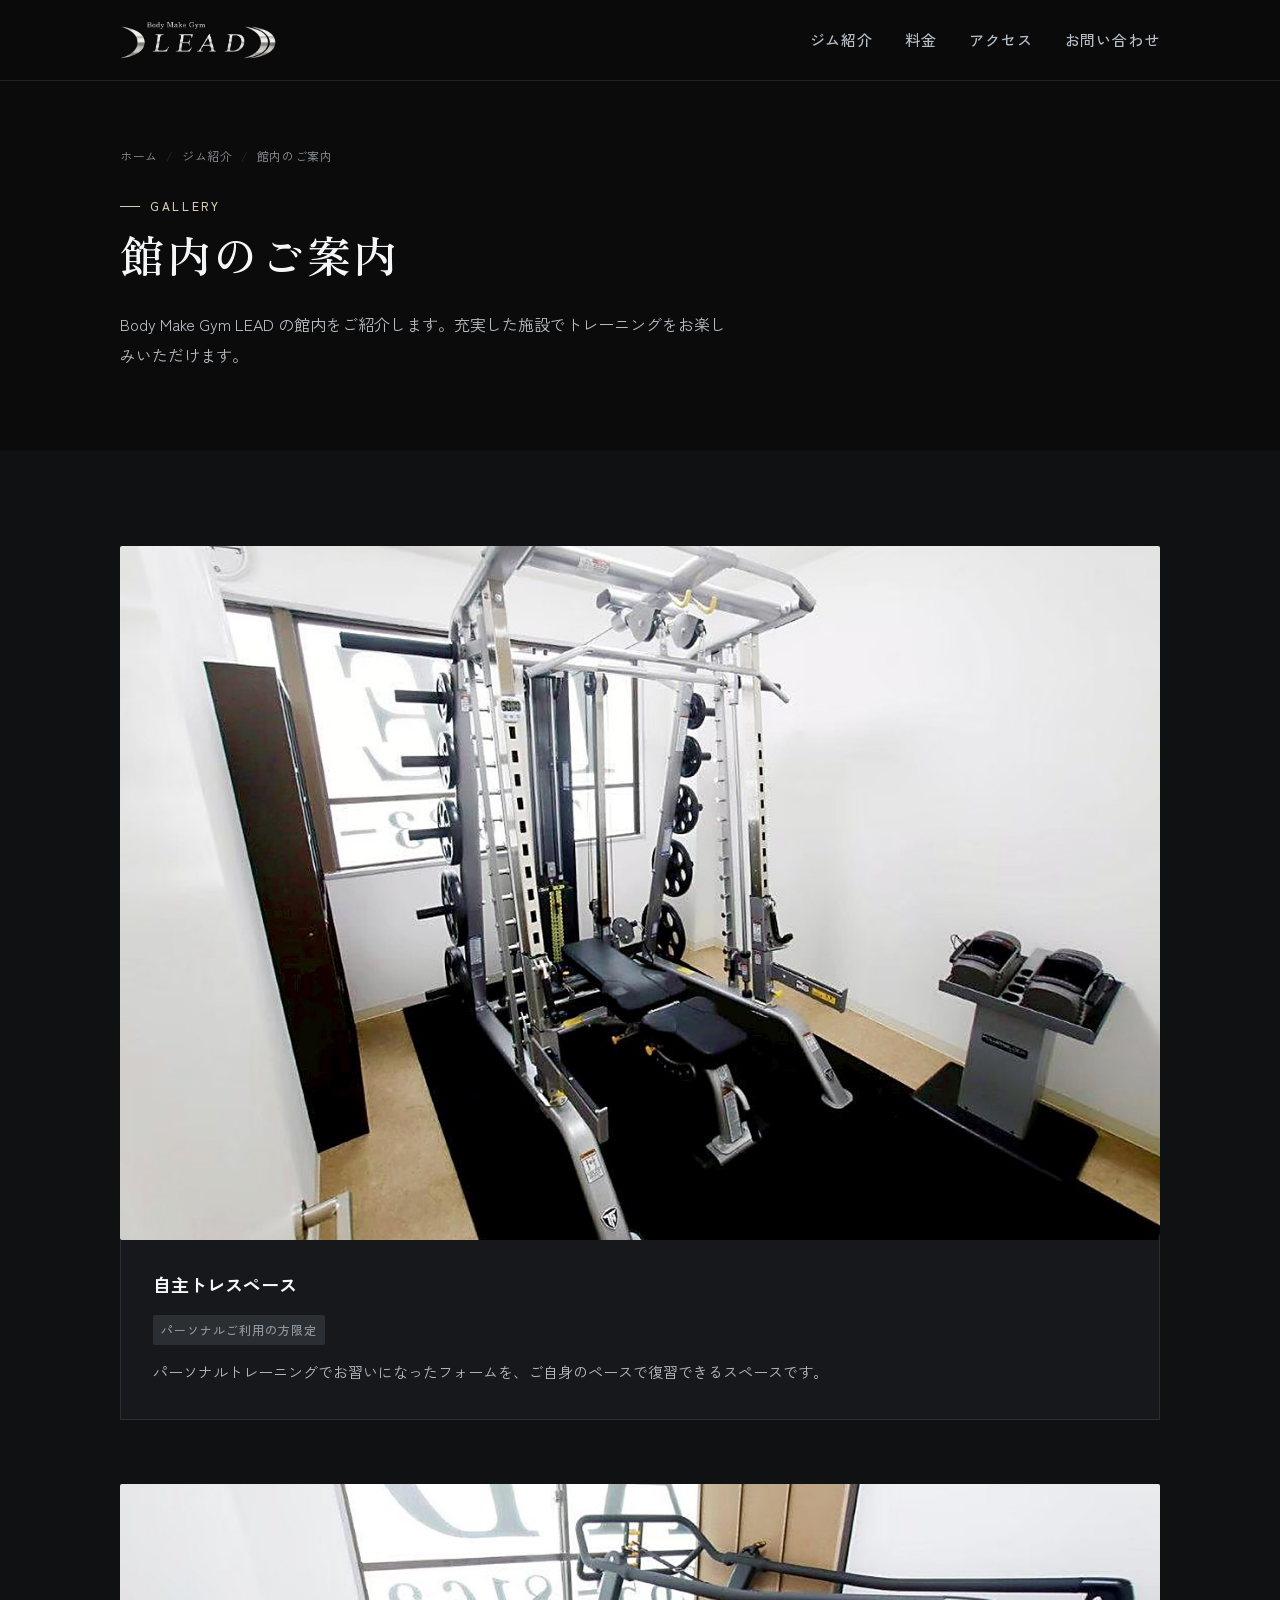
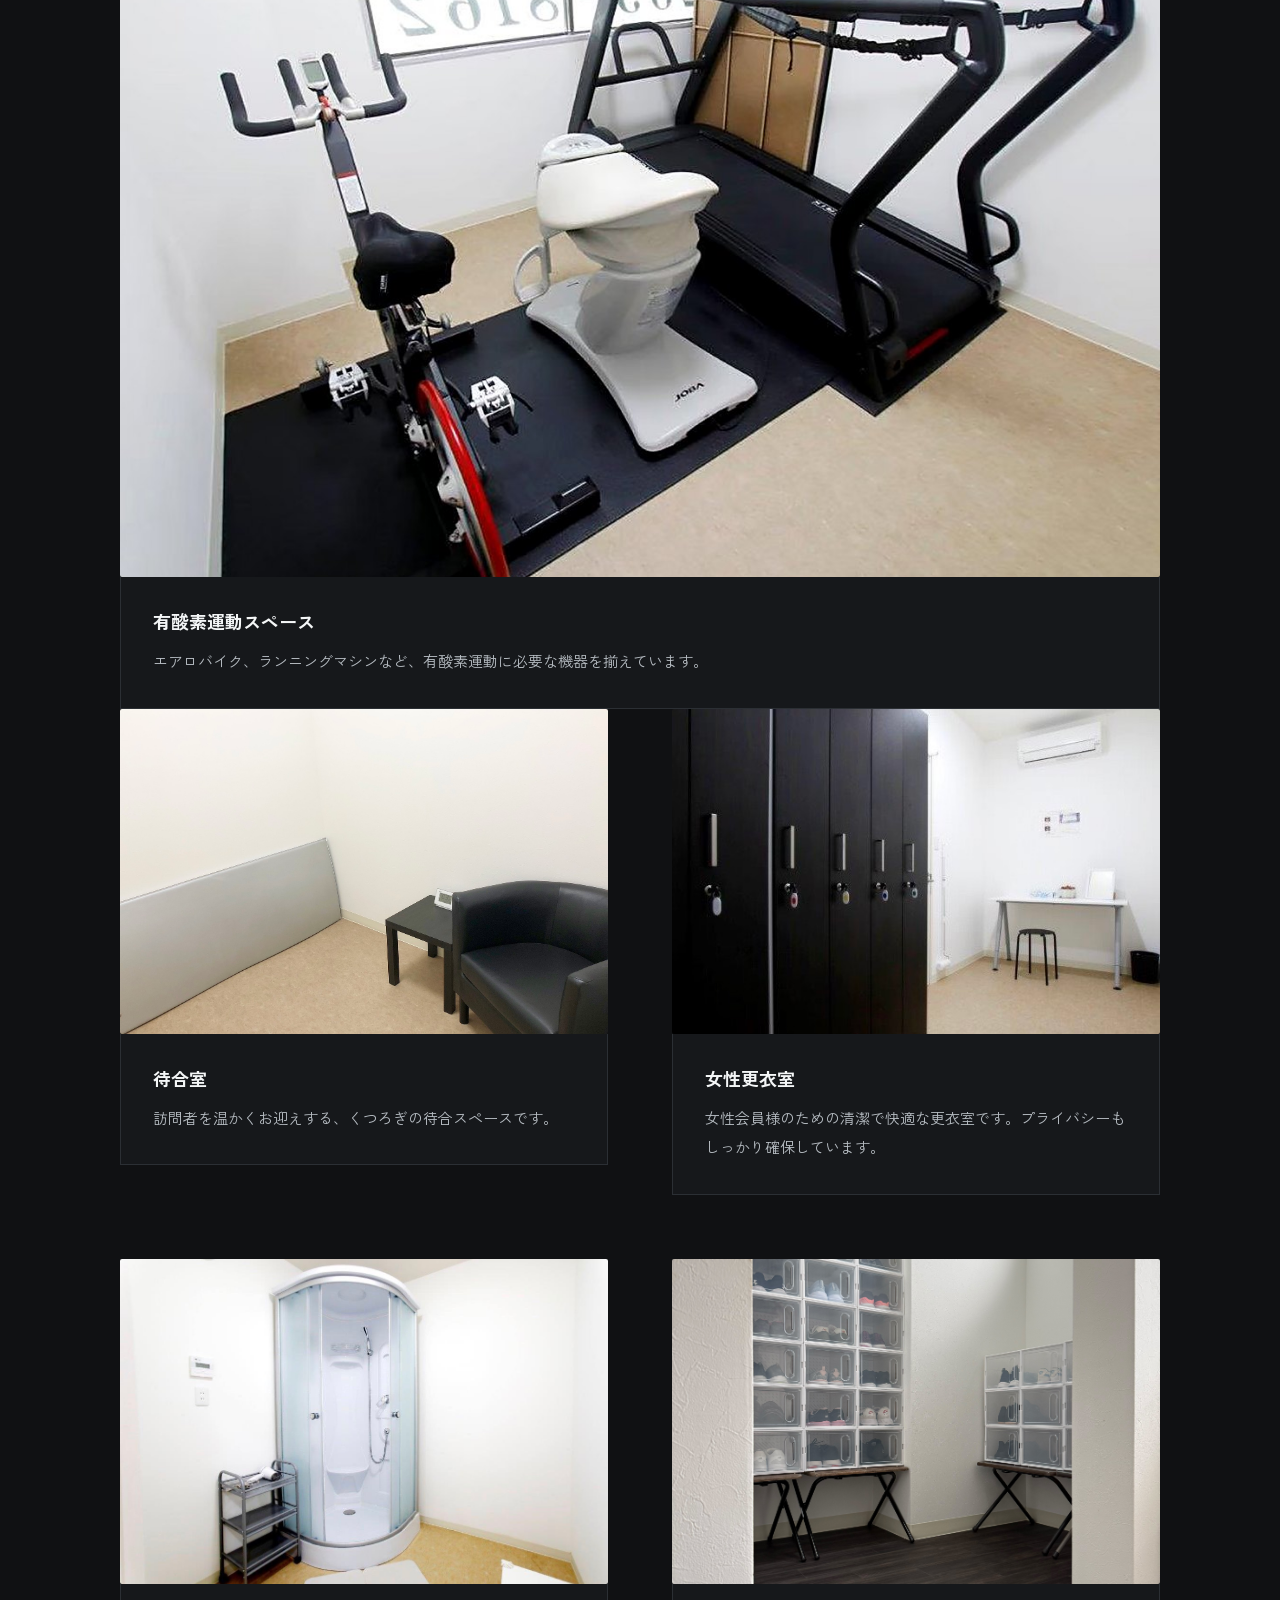
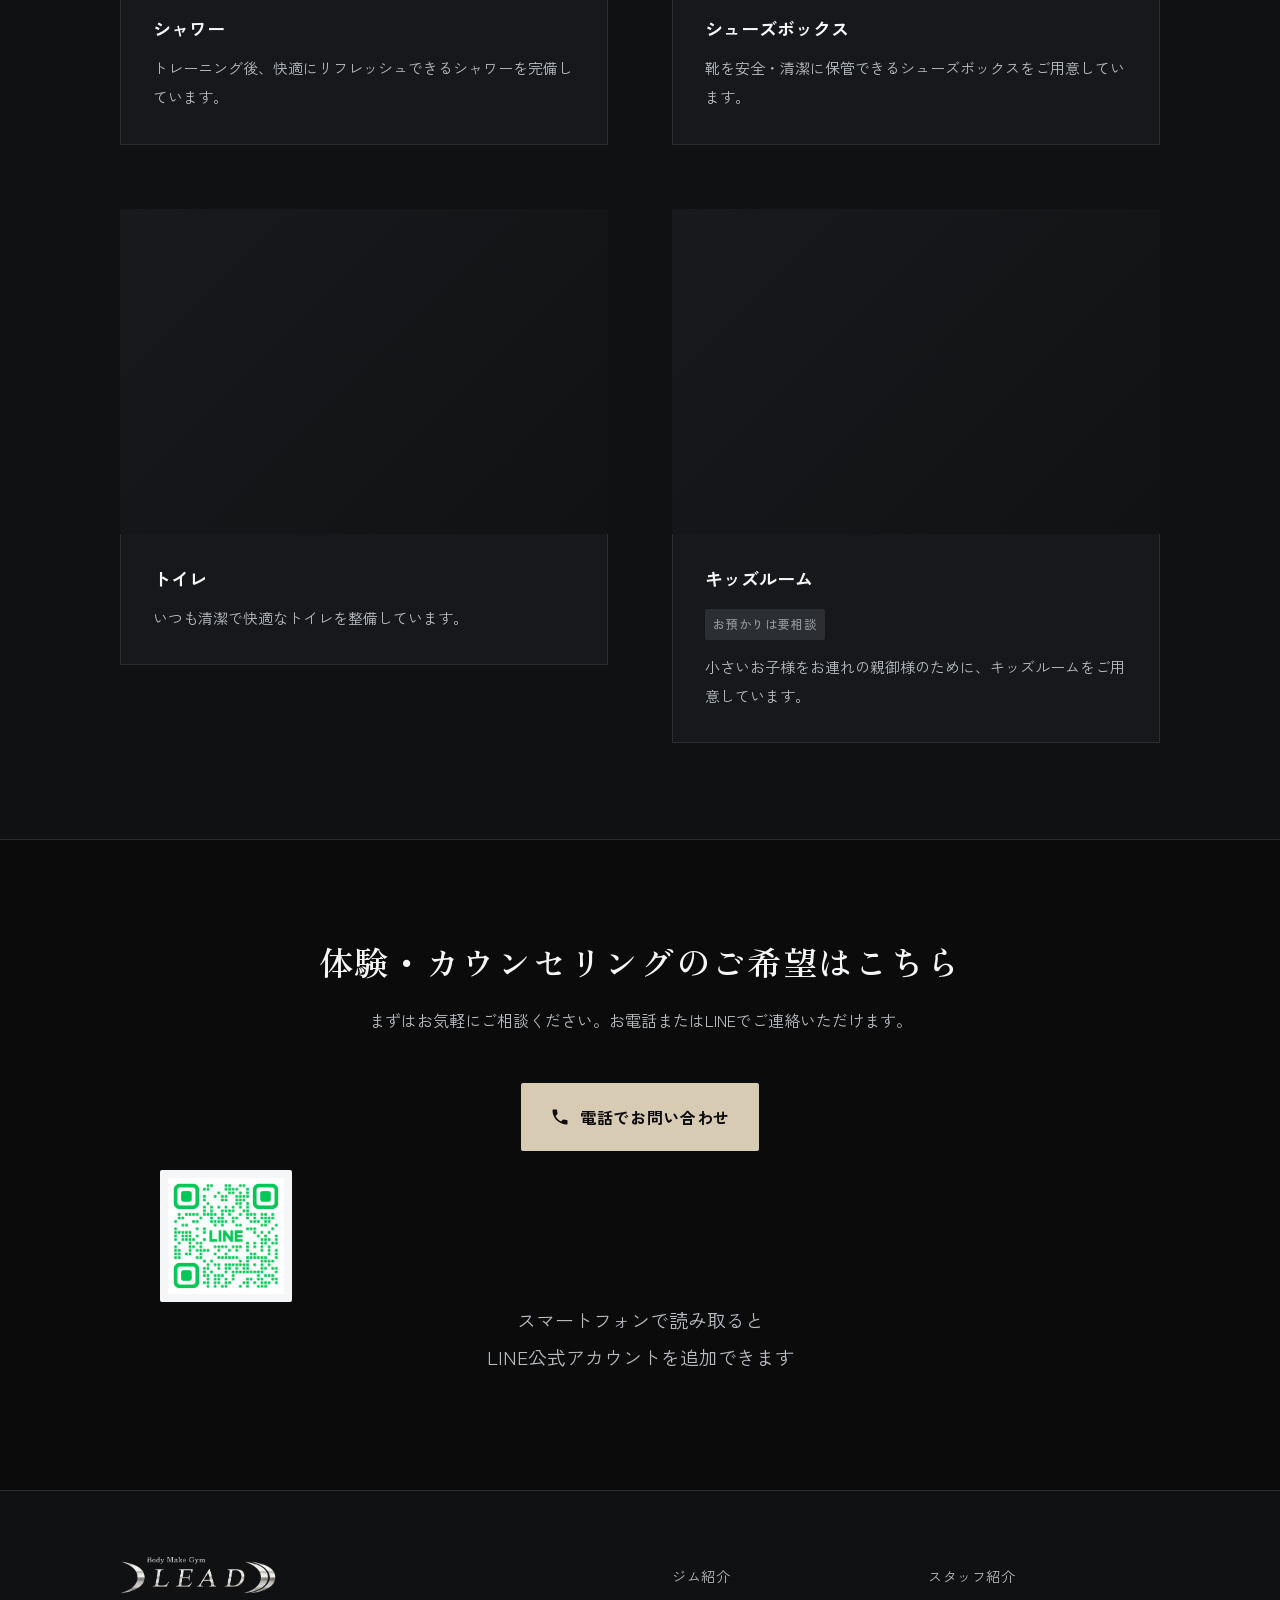
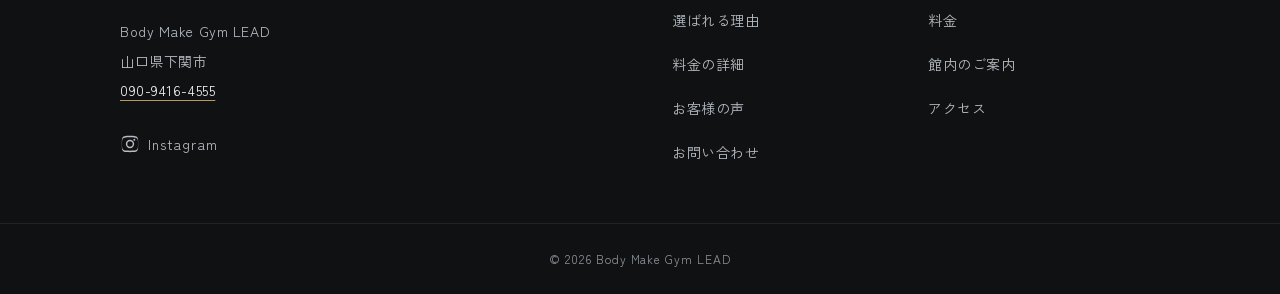
==== commit b4e037d9: "Add 2-column layout for facility gallery items (waiting room through kids room) - Split gallery into" ====
--- a/gallery.html
+++ b/gallery.html
@@ -70,6 +70,7 @@
   <div class="lead-container">
     <h2 class="lead-visually-hidden" id="lead-gallery-h">館内ギャラリー</h2>
 
+    <!-- トレーニング設備（1カラム） -->
     <ul class="lead-gallery-full lead-reveal">
 
       <li>
@@ -96,6 +97,11 @@
           </figcaption>
         </figure>
       </li>
+
+    </ul>
+
+    <!-- 施設（2カラム） -->
+    <ul class="lead-gallery-2col lead-reveal">
 
       <li>
         <figure class="lead-gallery-full__fig">
--- a/assets/css/style.css
+++ b/assets/css/style.css
@@ -1688,6 +1688,22 @@
   line-height: 1.95;
 }
 
+/* 2カラムギャラリー */
+.lead-gallery-2col {
+  list-style: none;
+  margin: 0;
+  padding: 0;
+  display: grid;
+  grid-template-columns: 1fr;
+  gap: var(--lead-s7);
+}
+@media (min-width: 768px) {
+  .lead-gallery-2col {
+    grid-template-columns: repeat(2, 1fr);
+    gap: var(--lead-s8);
+  }
+}
+
 /* CTA ボックス */
 .lead-cta-section { background-color: var(--lead-ink-2); }
 
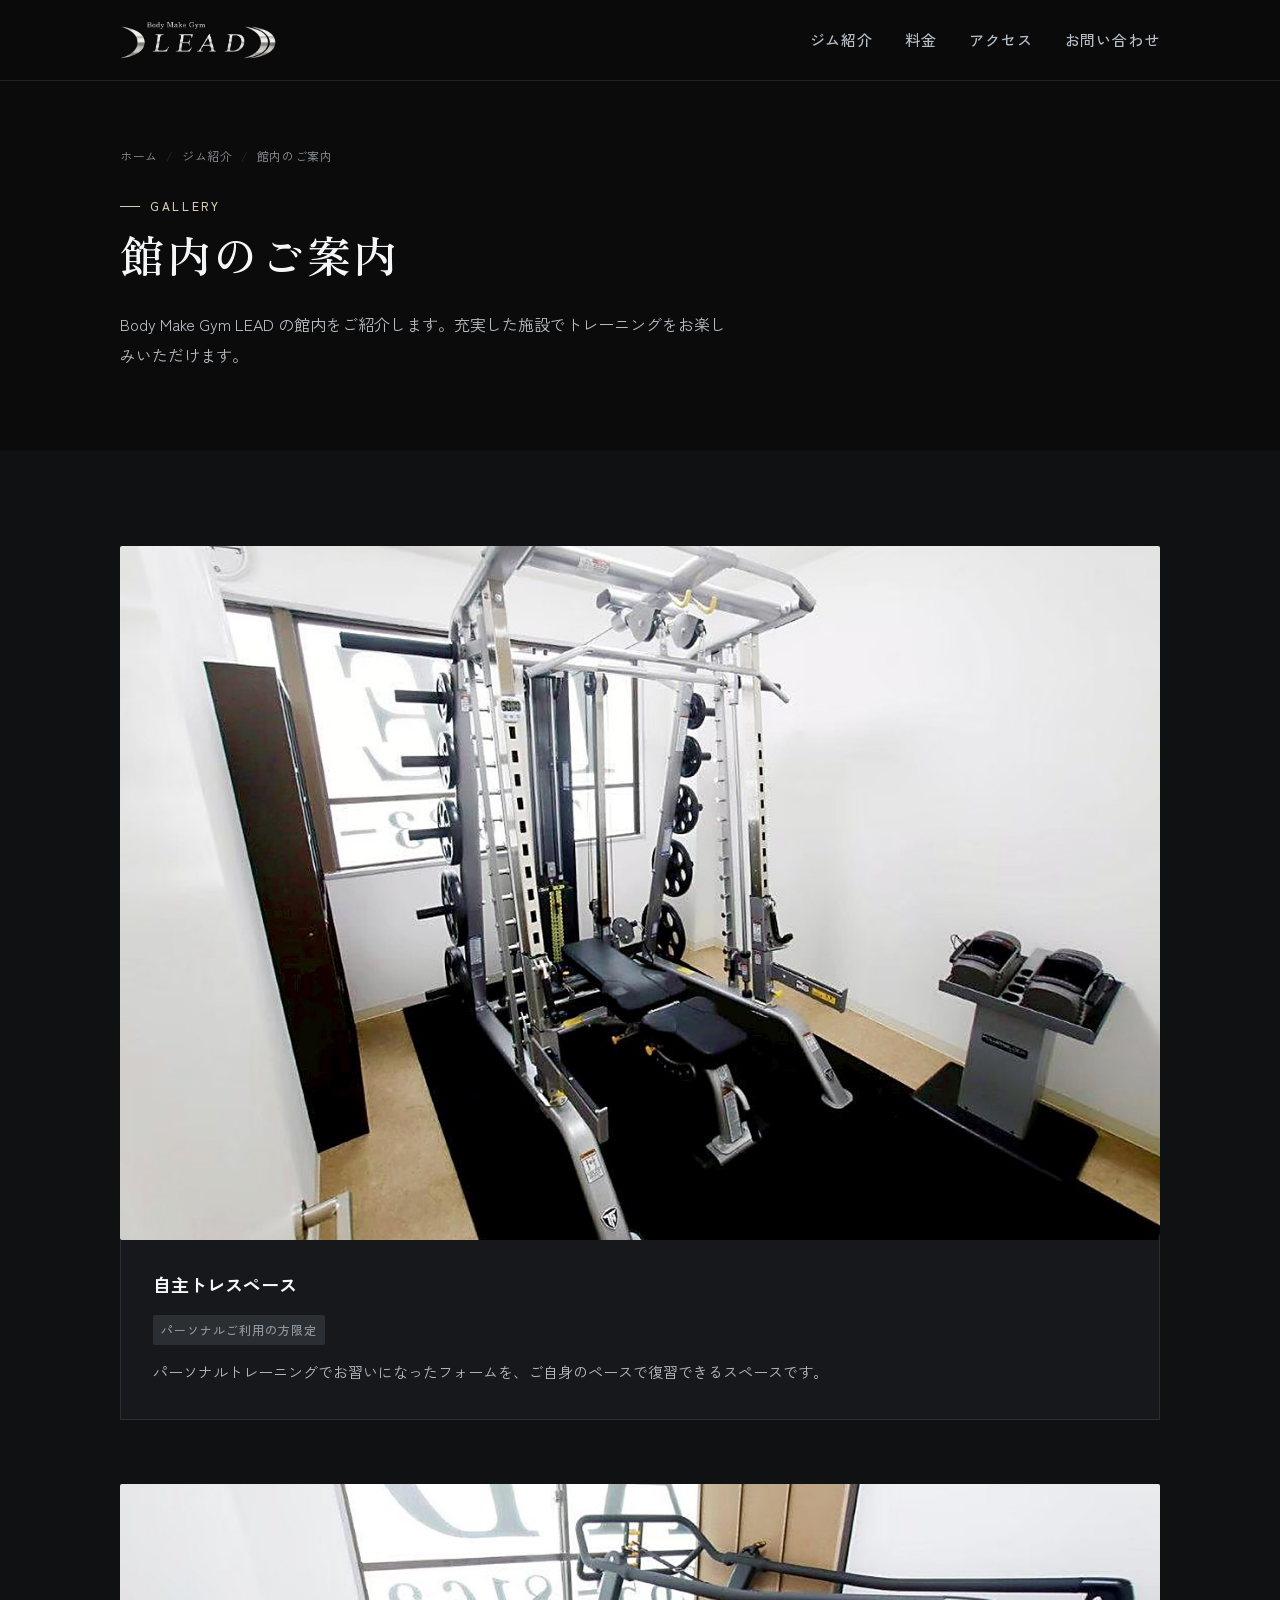
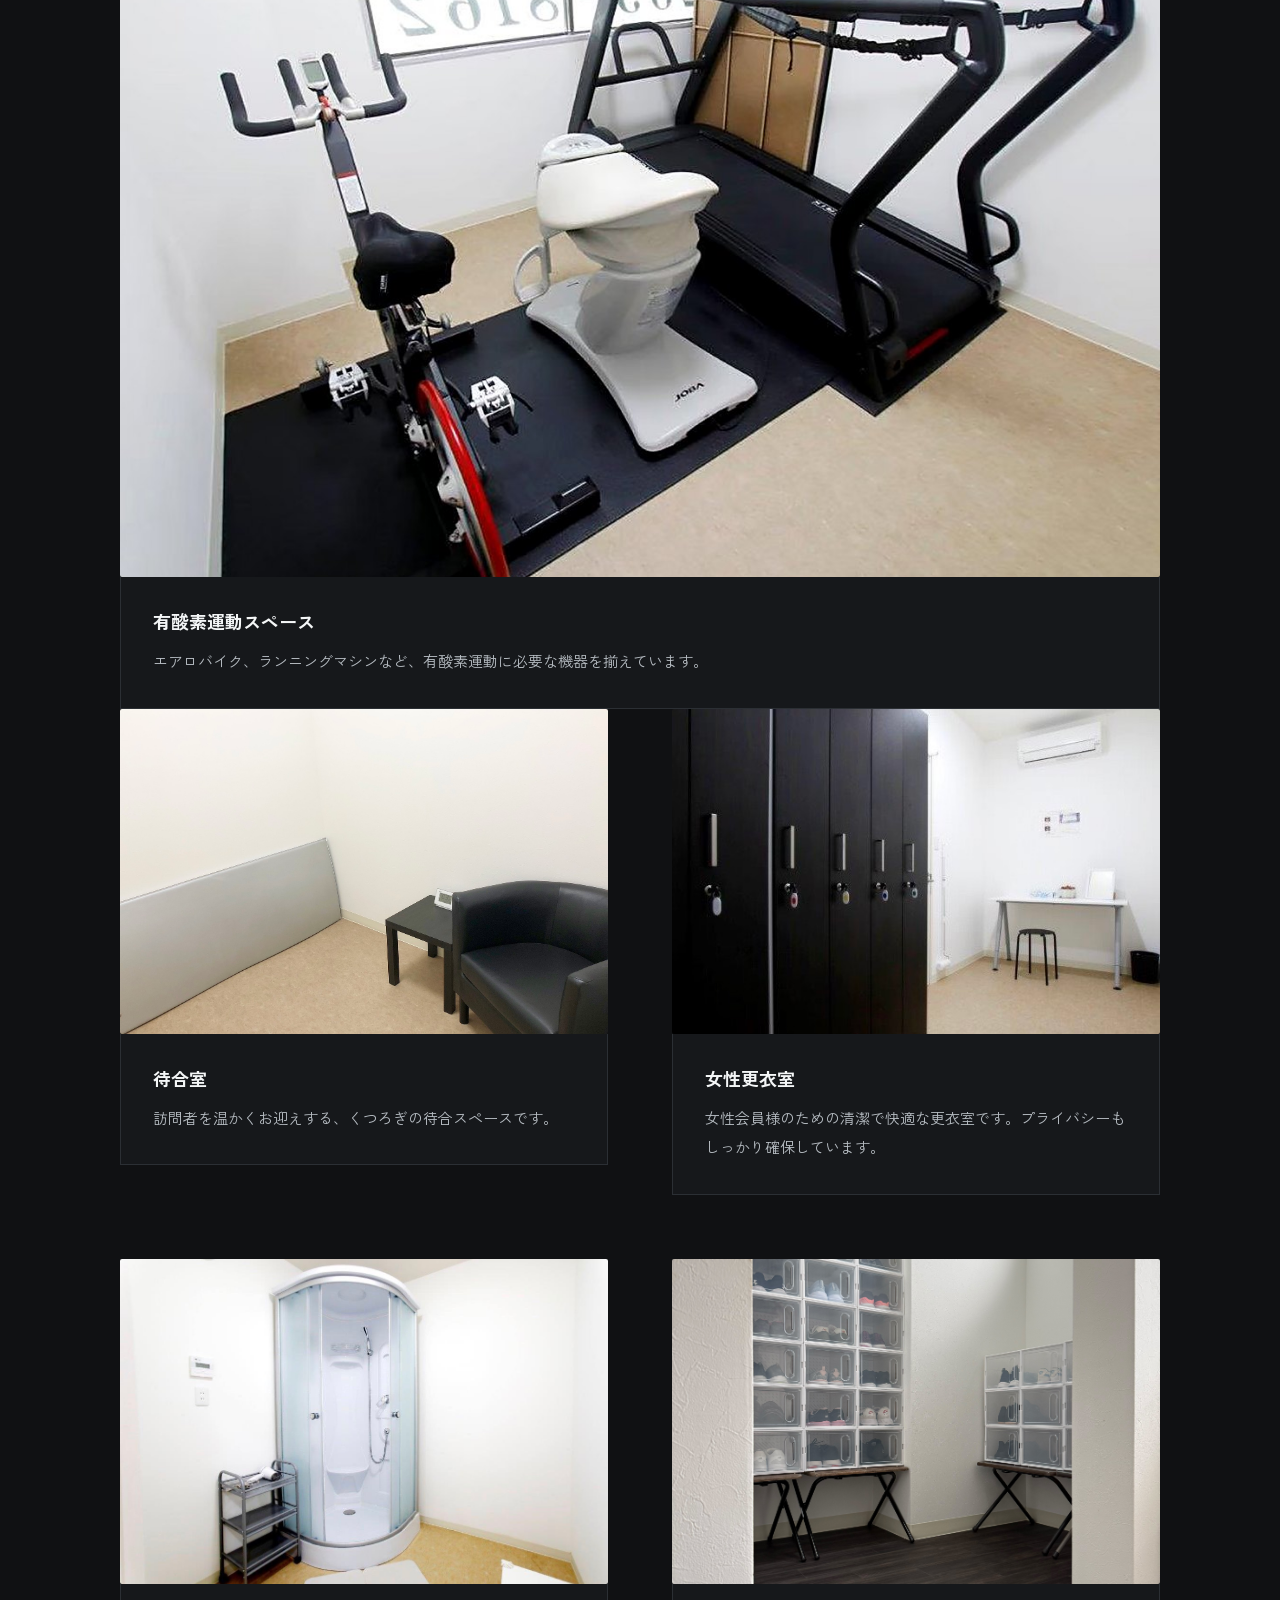
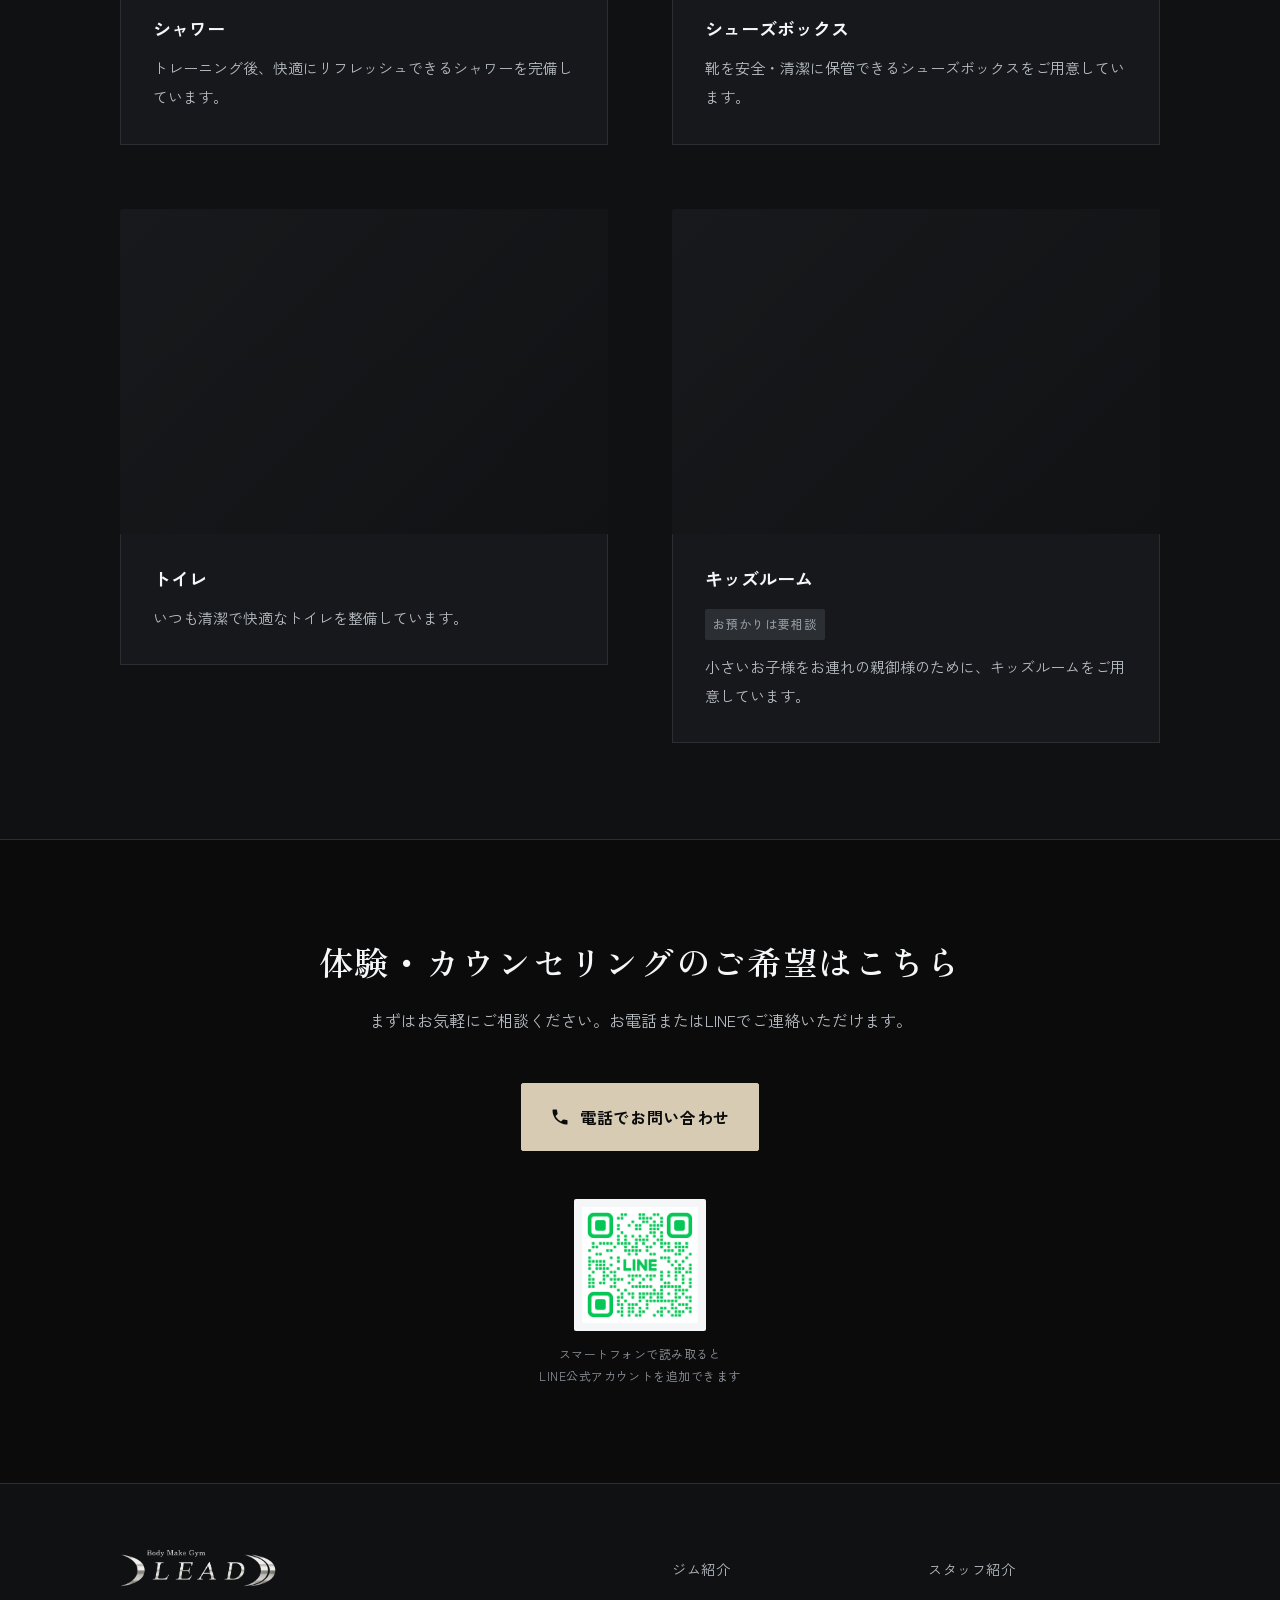
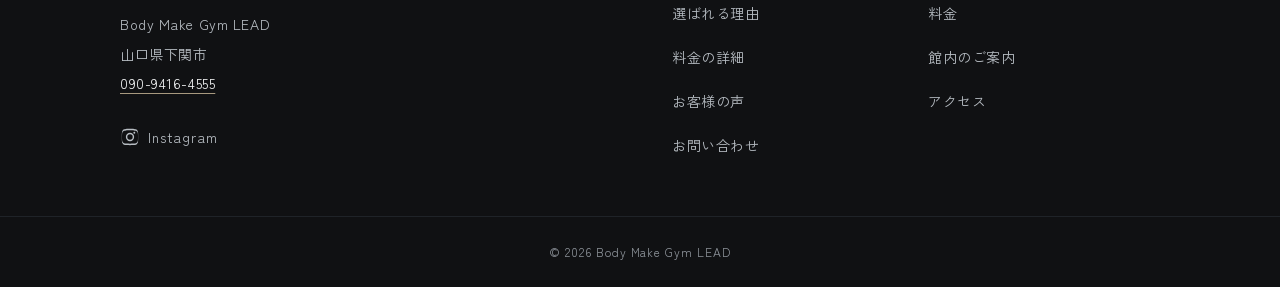
==== commit f16d1d2b: "Center LINE QR code in contact section - Change class from lead-contact__qr to lead-contact__qr--pc " ====
--- a/gallery.html
+++ b/gallery.html
@@ -200,7 +200,7 @@
       </div>
 
       <!-- ▼LINE QRコード：PCで表示 -->
-      <figure class="lead-contact__qr">
+      <figure class="lead-contact__qr--pc">
         <img class="lead-contact__qrimg" src="assets/img/qrcode.png" alt="LINE公式アカウントの友だち追加用QRコード" width="240" height="240" loading="lazy" decoding="async">
         <figcaption class="lead-contact__qrcap">スマートフォンで読み取ると<br>LINE公式アカウントを追加できます</figcaption>
       </figure>
